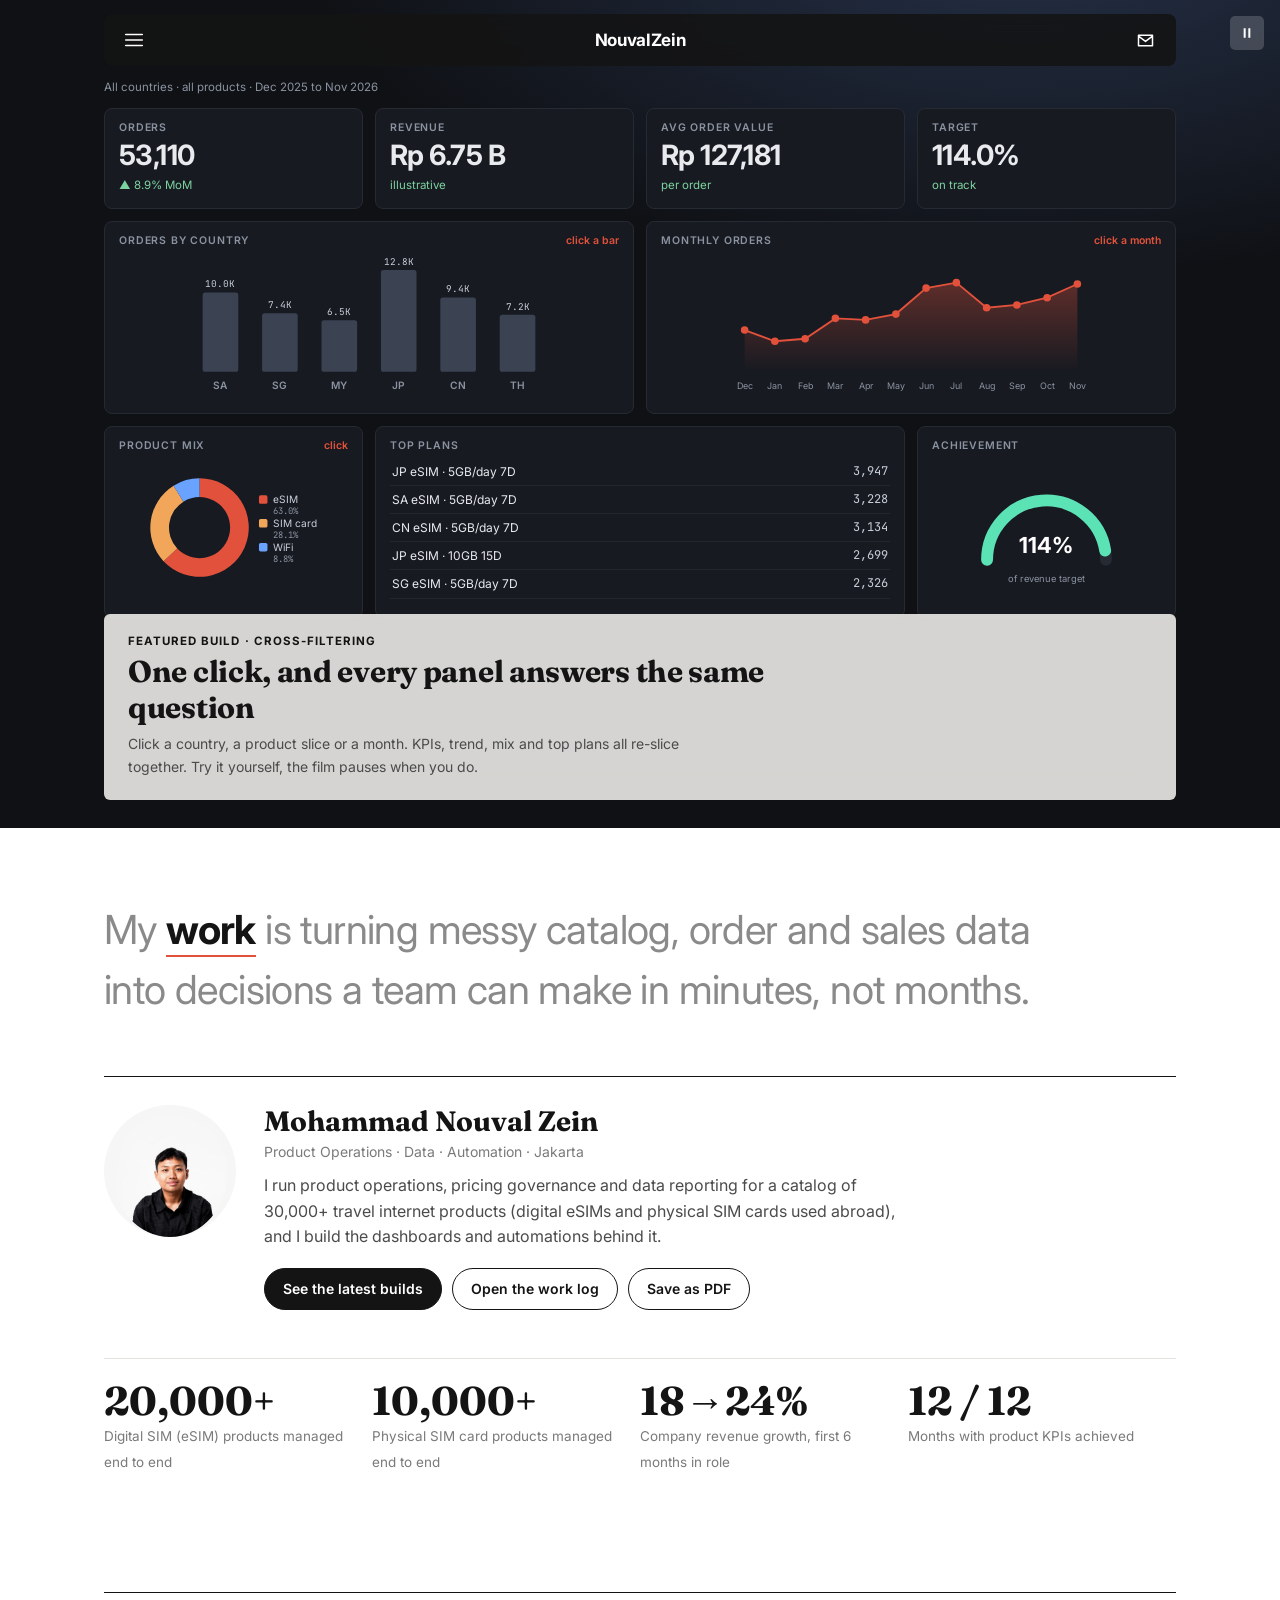
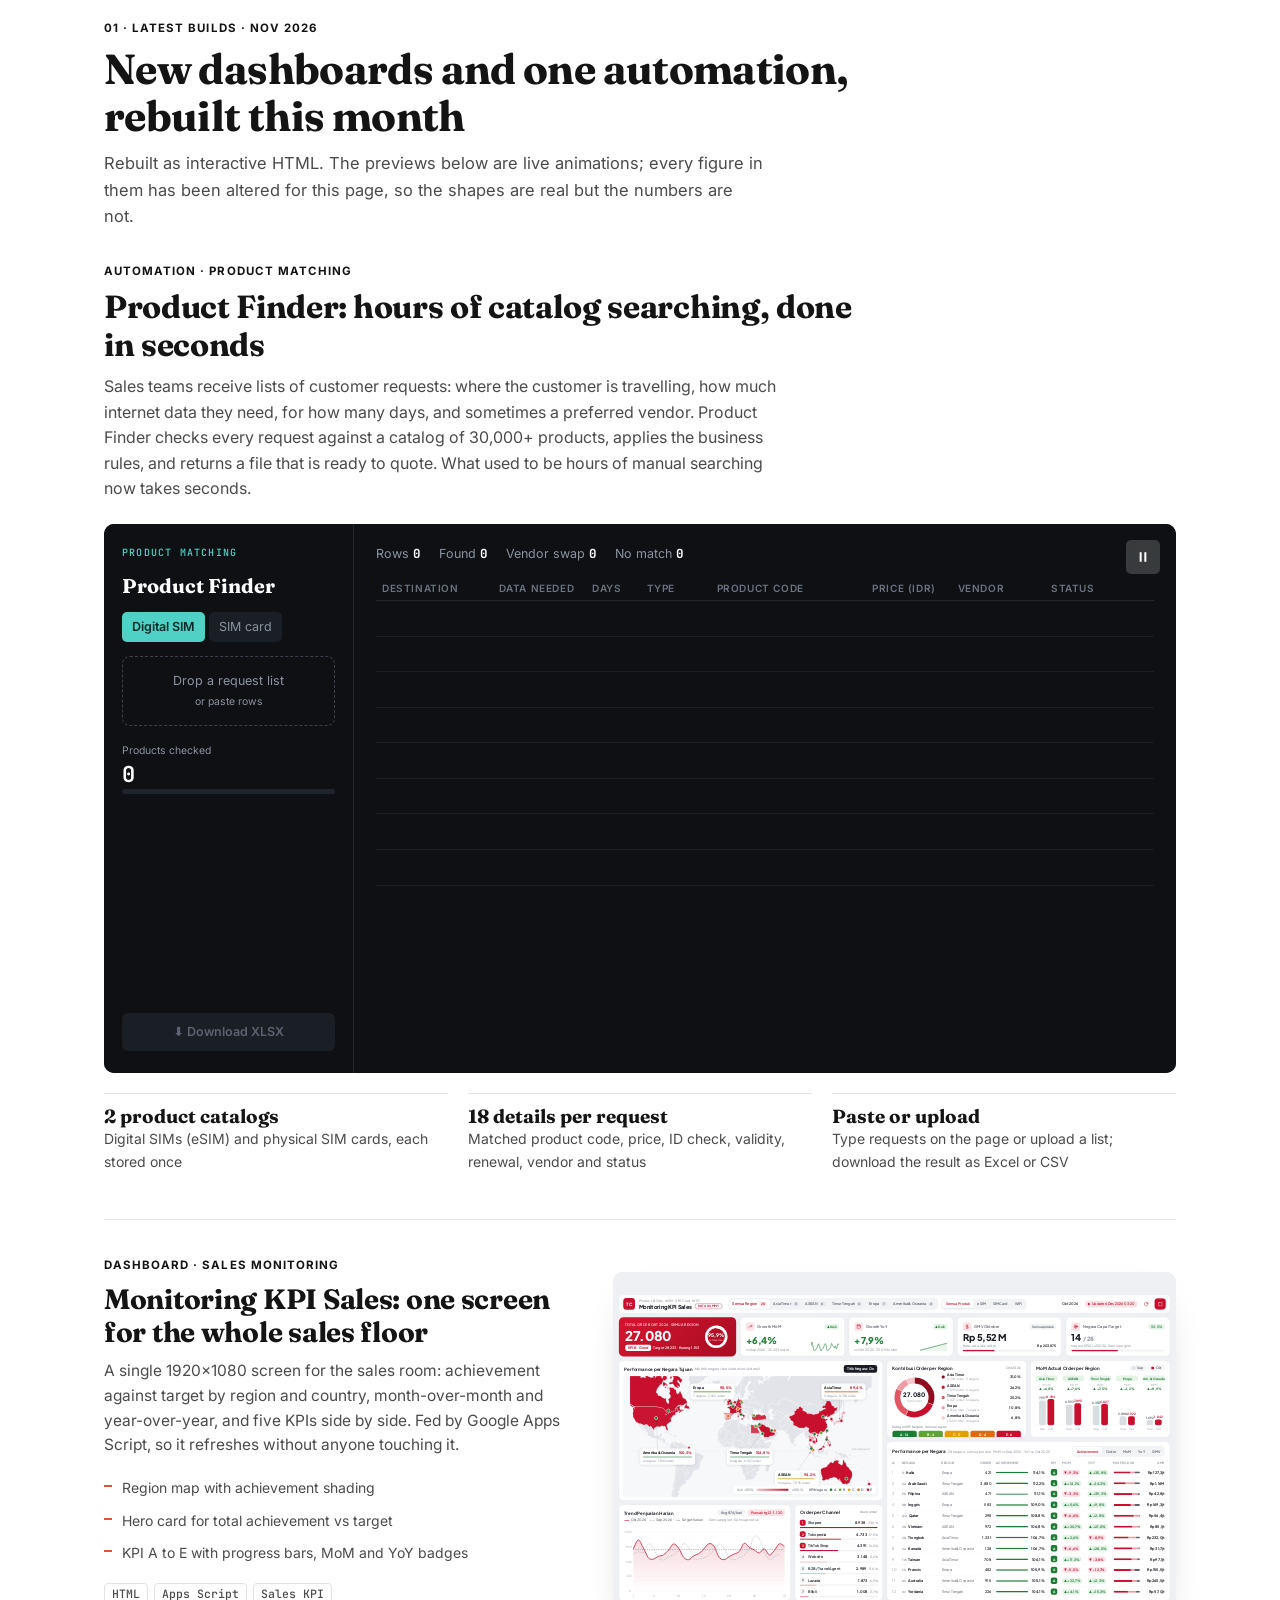
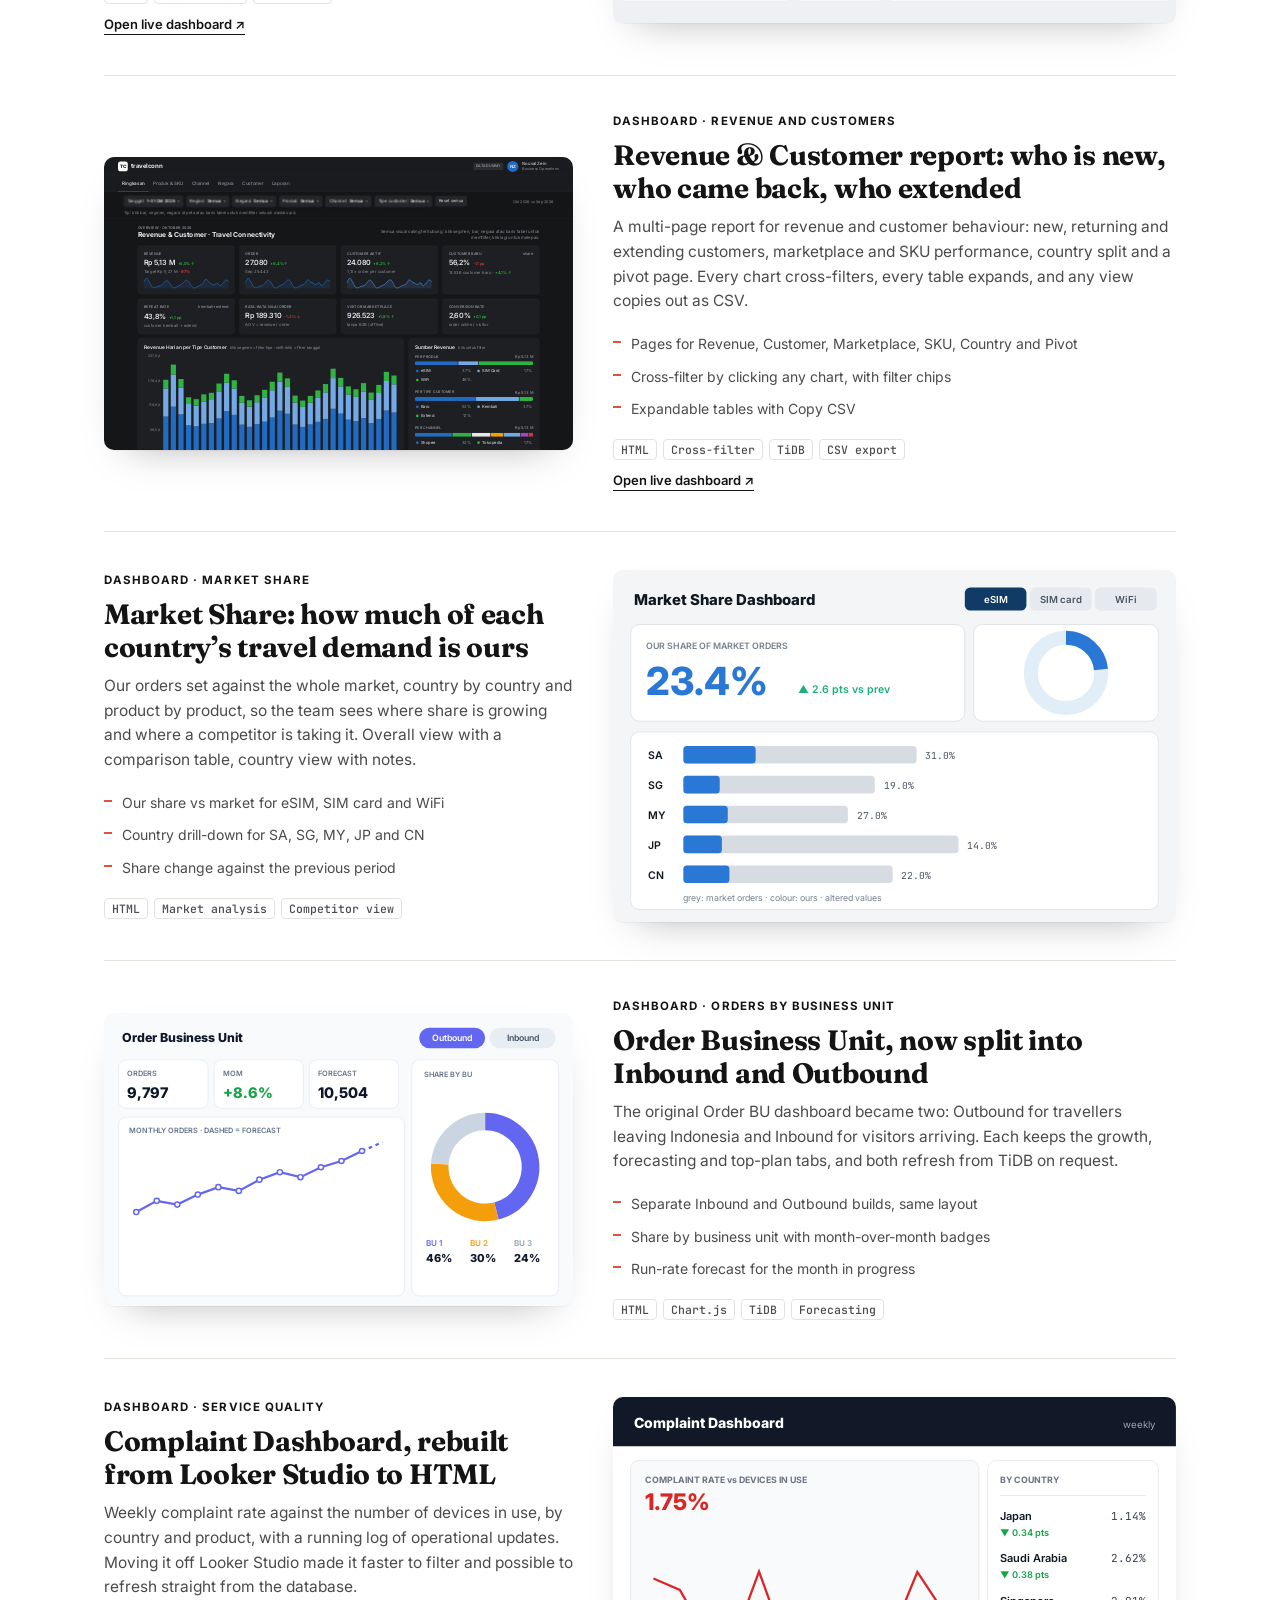
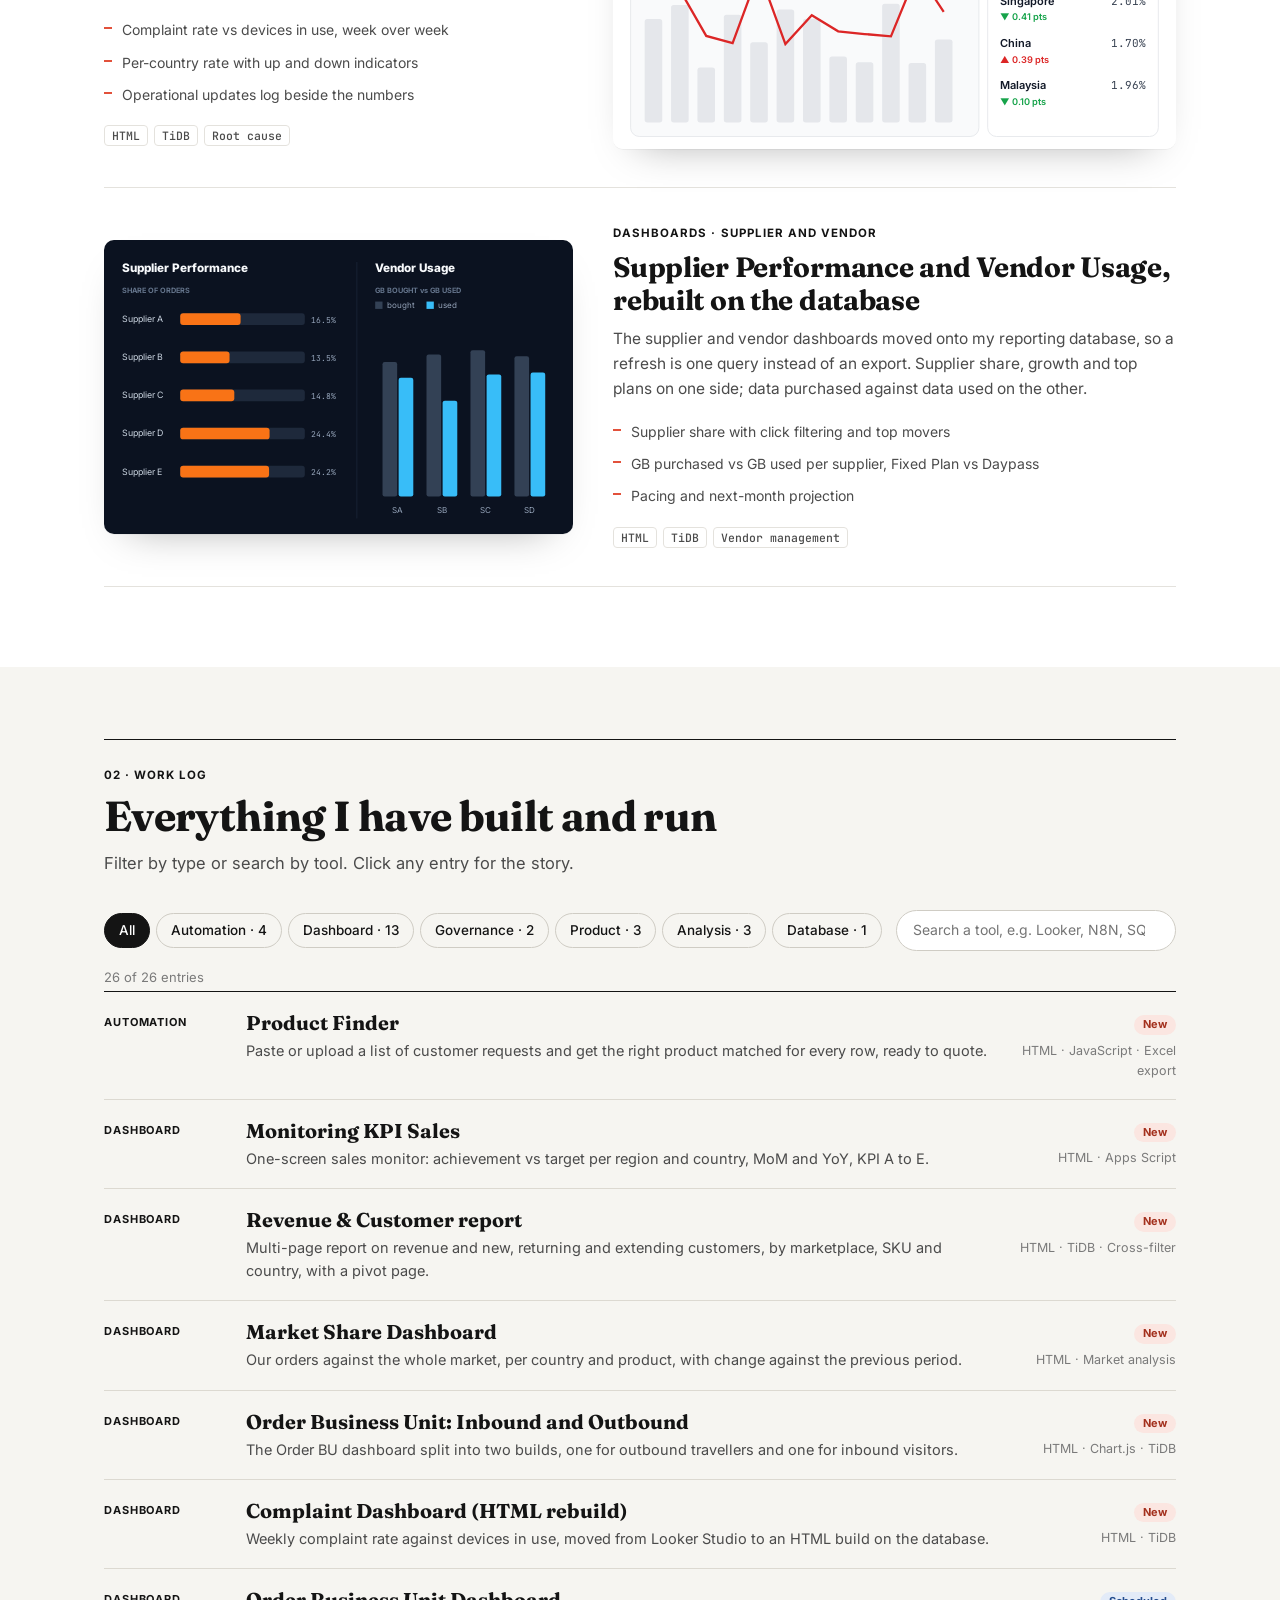
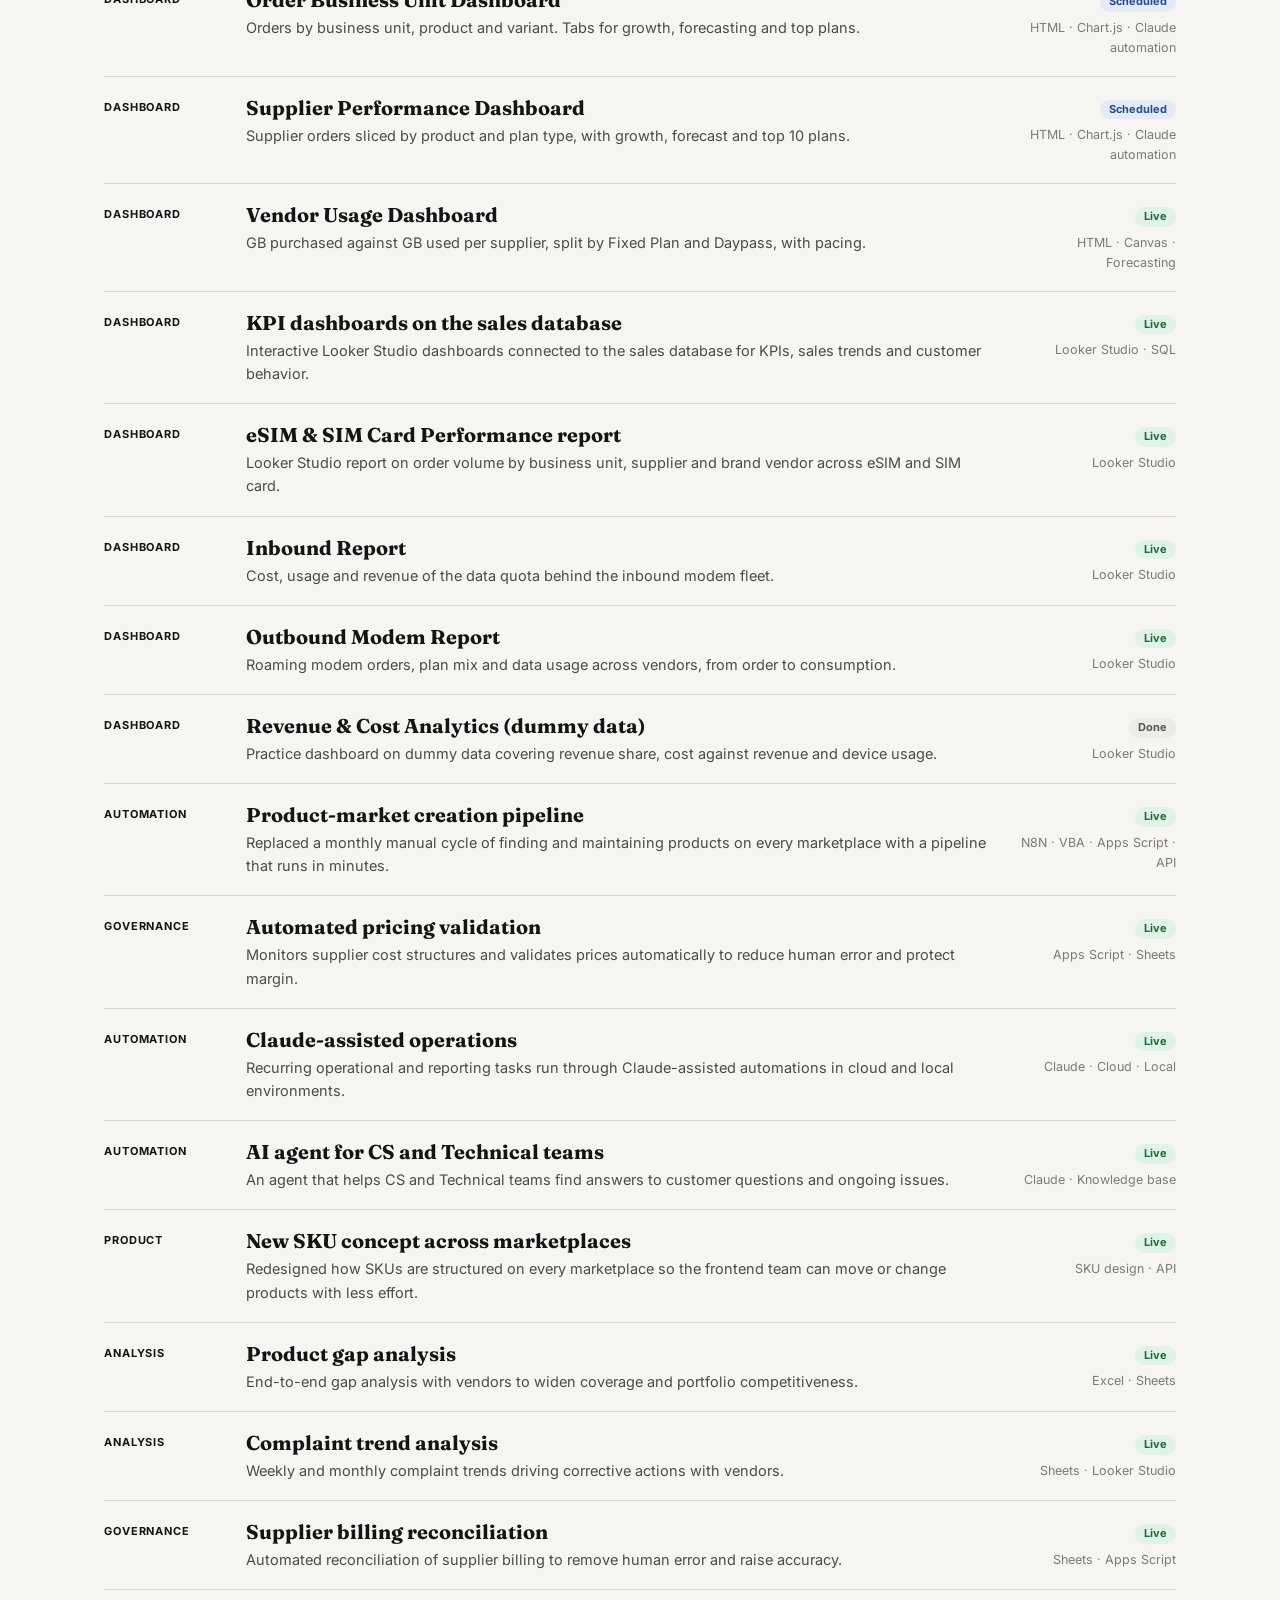
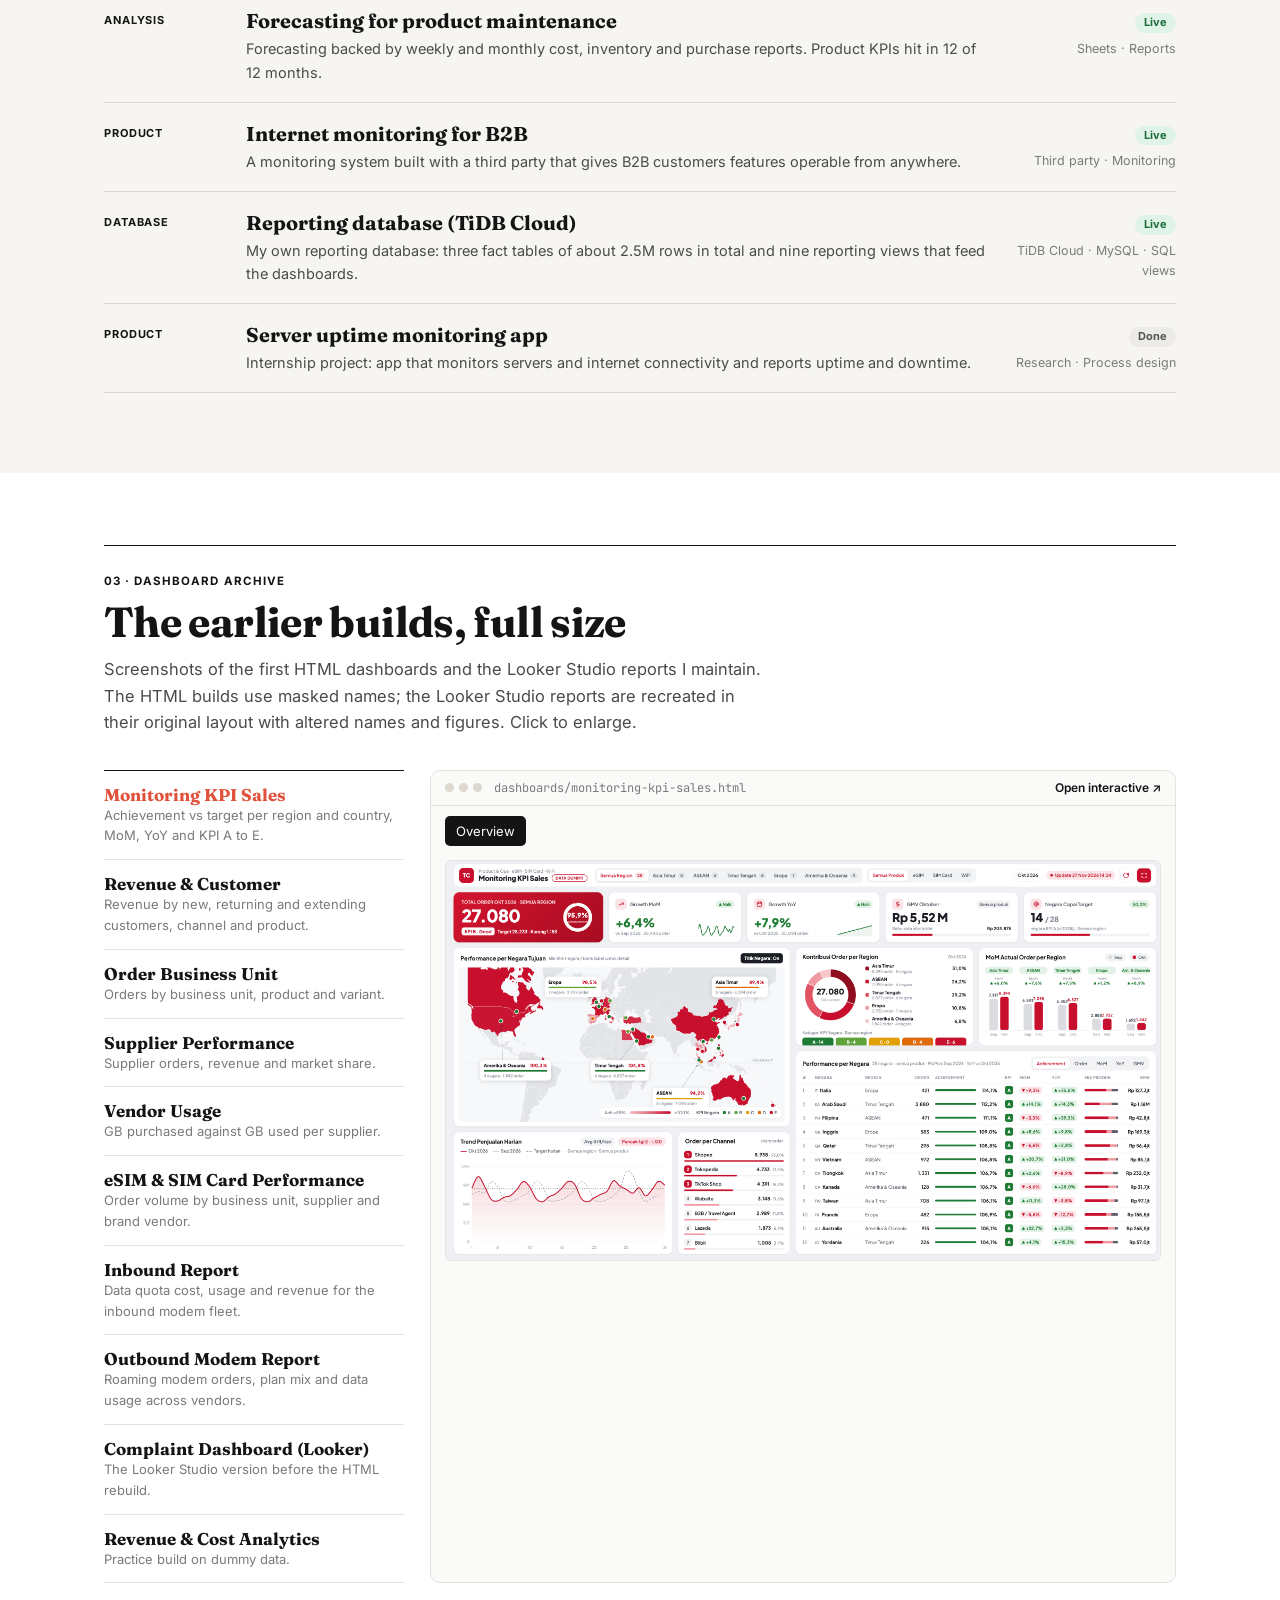
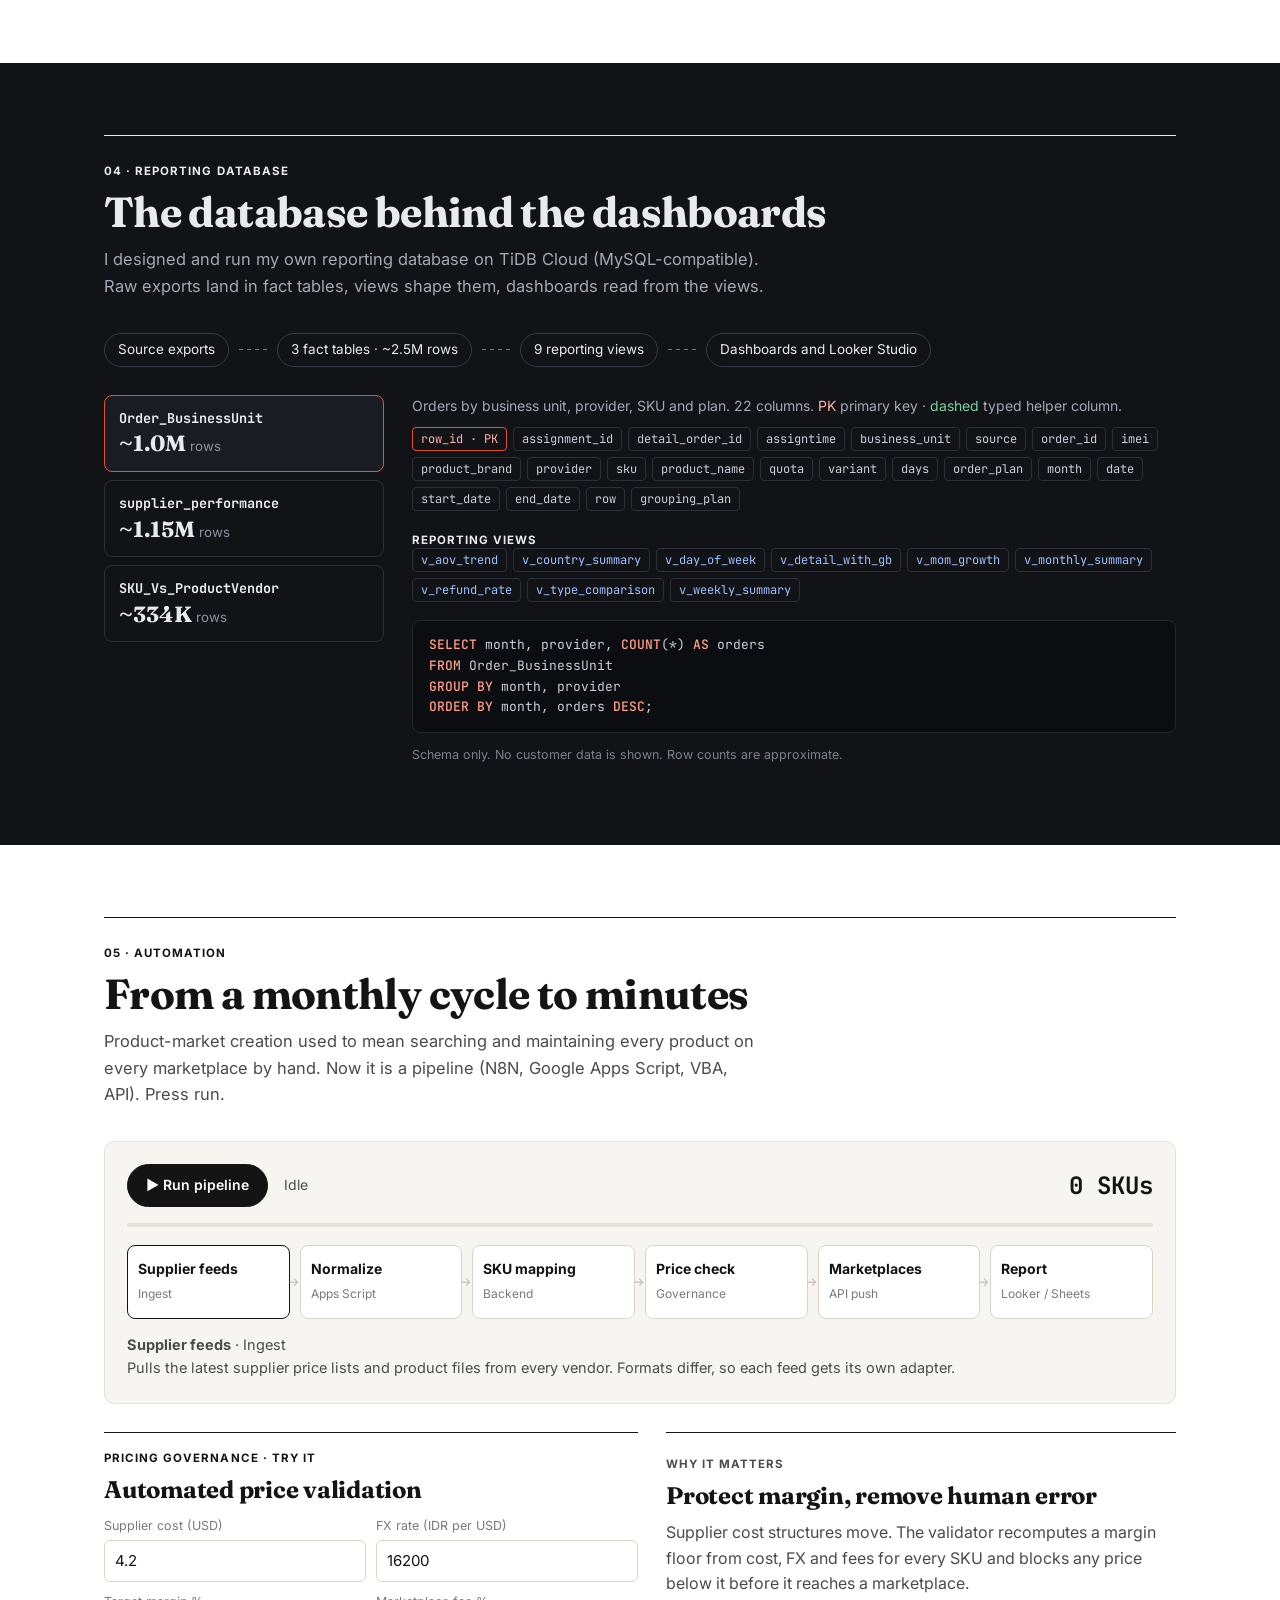
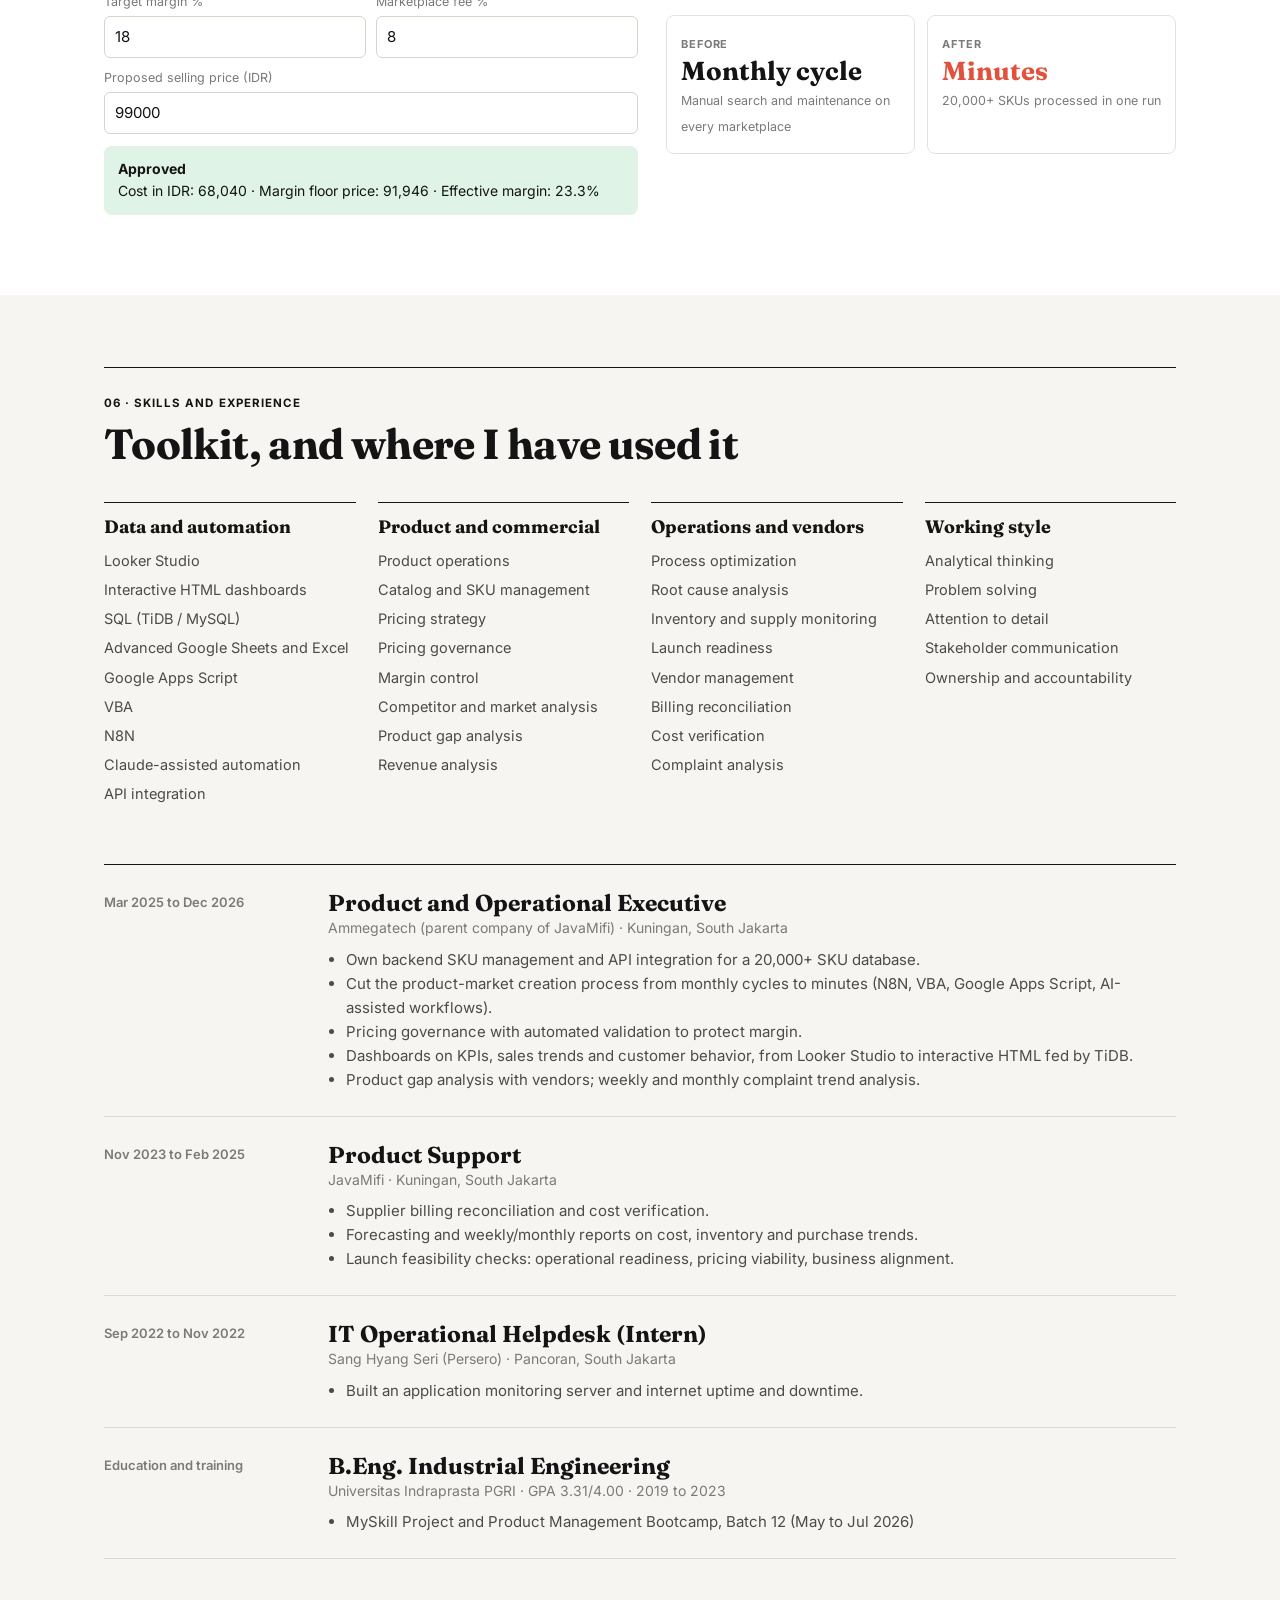
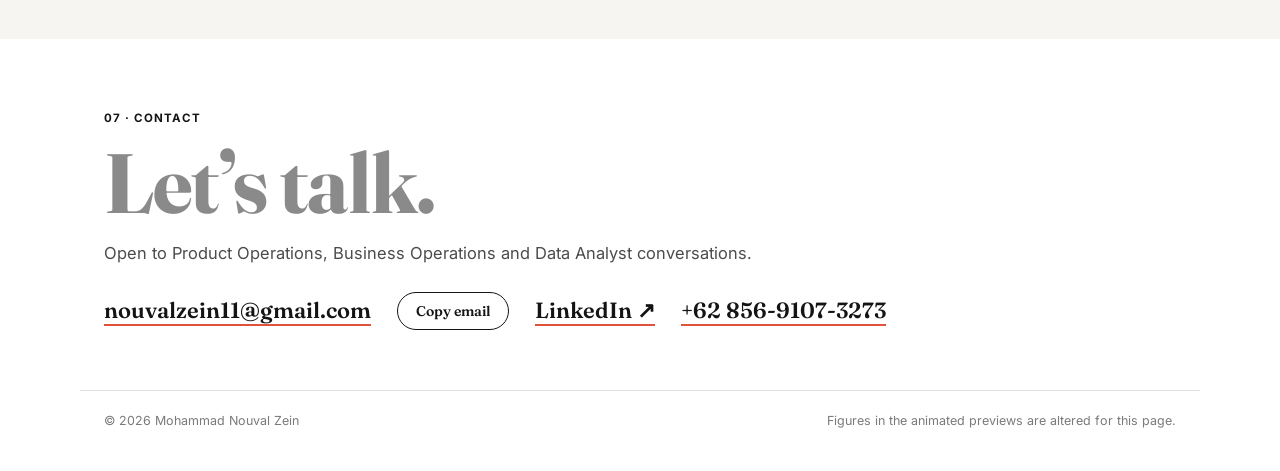
==== index.html @ 25e2fc11 "Import live site from Netlify and wire in new dashboards - Site files from Netlify deploy 6b092e43 (" ====
<!doctype html>
<html lang="en">
<head>
<meta charset="utf-8">
<meta name="viewport" content="width=device-width, initial-scale=1">
<title>Mohammad Nouval Zein | Product Operations, Data and Automation</title>
<meta name="description" content="Portfolio of Mohammad Nouval Zein: dashboards, automations and pricing governance across 20,000+ eSIM and 10,000+ SIM card SKUs.">
<link rel="icon" href="data:image/svg+xml,%3Csvg xmlns='http://www.w3.org/2000/svg' viewBox='0 0 32 32'%3E%3Crect width='32' height='32' rx='8' fill='%23141414'/%3E%3Ctext x='16' y='22' font-family='Georgia,serif' font-size='17' font-weight='700' fill='%23fff' text-anchor='middle'%3ENZ%3C/text%3E%3C/svg%3E">
<link rel="preconnect" href="https://fonts.googleapis.com">
<link rel="preconnect" href="https://fonts.gstatic.com" crossorigin>
<link href="https://fonts.googleapis.com/css2?family=Fraunces:opsz,wght@9..144,600;9..144,700;9..144,800&family=Inter:wght@400;500;600;700&family=JetBrains+Mono:wght@400;500&display=swap" rel="stylesheet">
<link rel="stylesheet" href="style.css">
</head>
<body>

<header class="nav" id="nav">
  <button class="nav-btn" id="menuBtn" aria-label="Open menu" aria-expanded="false">
    <svg viewBox="0 0 24 24" width="22" height="22"><path d="M3 6h18M3 12h18M3 18h18" stroke="currentColor" stroke-width="1.8" stroke-linecap="round"/></svg>
  </button>
  <a href="#top" class="brand">NouvalZein</a>
  <a href="#contact" class="nav-btn" aria-label="Contact">
    <svg viewBox="0 0 24 24" width="21" height="21"><path d="M4 6h16v12H4z M4 7l8 6 8-6" fill="none" stroke="currentColor" stroke-width="1.7" stroke-linejoin="round"/></svg>
  </a>
</header>

<nav class="menu" id="menu" aria-hidden="true">
  <div class="menu-in">
    <p class="kicker">Sections</p>
    <a href="#builds"><span>01</span>Latest builds</a>
    <a href="#log"><span>02</span>Work log</a>
    <a href="#archive"><span>03</span>Dashboard archive</a>
    <a href="#db"><span>04</span>Reporting database</a>
    <a href="#auto"><span>05</span>Automation</a>
    <a href="#about"><span>06</span>Skills and experience</a>
    <a href="#contact"><span>07</span>Contact</a>
  </div>
</nav>

<main id="top">

<section class="hero">
  <div class="film film-hero" id="heroFilm" data-film="xf">
    <div class="film-stage" id="xfStage"></div>
    <div class="cursor" aria-hidden="true"><svg viewBox="0 0 24 24" width="26" height="26"><path d="M5 3l14 8-6.2 1.6L10 19z" fill="#fff" stroke="#111" stroke-width="1.4" stroke-linejoin="round"/></svg><i></i></div>
    <button class="playbtn" aria-label="Pause animation"><svg viewBox="0 0 24 24" width="16" height="16"><path class="ic-pause" d="M7 5h3v14H7zM14 5h3v14h-3z" fill="currentColor"/><path class="ic-play" d="M7 5l12 7-12 7z" fill="currentColor"/></svg></button>
    <div class="caption">
      <p class="kicker">Featured build · Cross-filtering</p>
      <h1>One click, and every panel answers the same question</h1>
      <p>Click a country, a product slice or a month. KPIs, trend, mix and top plans all re-slice together. Try it yourself, the film pauses when you do.</p>
    </div>
  </div>
</section>

<section class="statement wrap">
  <p class="big">My <span class="hl" id="hlWord">work</span> is turning messy catalog, order and sales data into decisions a team can make in minutes, not months.</p>
  <div class="intro">
    <img src="assets/profile.jpg" alt="Mohammad Nouval Zein" class="avatar">
    <div>
      <h2 class="name">Mohammad Nouval Zein</h2>
      <p class="role">Product Operations · Data · Automation · Jakarta</p>
      <p class="lede">I run product operations, pricing governance and data reporting for a catalog of 30,000+ travel internet products (digital eSIMs and physical SIM cards used abroad), and I build the dashboards and automations behind it.</p>
      <div class="ctas">
        <a class="btn dark" href="#builds">See the latest builds</a>
        <a class="btn" href="#log">Open the work log</a>
        <button class="btn" id="pdfBtn" type="button">Save as PDF</button>
      </div>
    </div>
  </div>
  <div class="stats">
    <div><b data-count="20000" data-suffix="+">20,000+</b><span>Digital SIM (eSIM) products managed end to end</span></div>
    <div><b data-count="10000" data-suffix="+">10,000+</b><span>Physical SIM card products managed end to end</span></div>
    <div><b>18→24%</b><span>Company revenue growth, first 6 months in role</span></div>
    <div><b>12 / 12</b><span>Months with product KPIs achieved</span></div>
  </div>
</section>

<section class="wrap builds" id="builds">
  <div class="sec-head">
    <p class="kicker">01 · Latest builds · Nov 2026</p>
    <h2 class="sec-title">New dashboards and one automation, rebuilt this month</h2>
    <p class="dek">Rebuilt as interactive HTML. The previews below are live animations; every figure in them has been altered for this page, so the shapes are real but the numbers are not.</p>
  </div>

  <article class="story feature">
    <p class="kicker">Automation · Product matching</p>
    <h3 class="story-title">Product Finder: hours of catalog searching, done in seconds</h3>
    <p class="story-dek">Sales teams receive lists of customer requests: where the customer is travelling, how much internet data they need, for how many days, and sometimes a preferred vendor. Product Finder checks every request against a catalog of 30,000+ products, applies the business rules, and returns a file that is ready to quote. What used to be hours of manual searching now takes seconds.</p>
    <div class="film film-wide" data-film="finder">
      <div class="film-stage" id="finderStage"></div>
      <button class="playbtn" aria-label="Pause animation"><svg viewBox="0 0 24 24" width="16" height="16"><path class="ic-pause" d="M7 5h3v14H7zM14 5h3v14h-3z" fill="currentColor"/><path class="ic-play" d="M7 5l12 7-12 7z" fill="currentColor"/></svg></button>
    </div>
    <ul class="facts">
      <li><b>2 product catalogs</b>Digital SIMs (eSIM) and physical SIM cards, each stored once</li>
      <li><b>18 details per request</b>Matched product code, price, ID check, validity, renewal, vendor and status</li>
      <li><b>Paste or upload</b>Type requests on the page or upload a list; download the result as Excel or CSV</li>
    </ul>
  </article>

  <div class="story-grid" id="storyGrid"></div>
</section>

<section class="band" id="log">
  <div class="wrap">
    <div class="sec-head">
      <p class="kicker">02 · Work log</p>
      <h2 class="sec-title">Everything I have built and run</h2>
      <p class="dek">Filter by type or search by tool. Click any entry for the story.</p>
    </div>
    <div class="log-tools">
      <div class="chips" id="logChips"></div>
      <input id="logSearch" type="search" placeholder="Search a tool, e.g. Looker, N8N, SQL" aria-label="Search the work log">
    </div>
    <p class="log-count" id="logCount"></p>
    <div class="log-list" id="logList"></div>
  </div>
</section>

<section class="wrap" id="archive">
  <div class="sec-head">
    <p class="kicker">03 · Dashboard archive</p>
    <h2 class="sec-title">The earlier builds, full size</h2>
    <p class="dek">Screenshots of the first HTML dashboards and the Looker Studio reports I maintain. The HTML builds use masked names; the Looker Studio reports are recreated in their original layout with altered names and figures. Click to enlarge.</p>
  </div>
  <div class="archive">
    <div class="arc-list" id="arcList"></div>
    <div class="arc-view">
      <div class="arc-bar"><span class="dots"><i></i><i></i><i></i></span><span id="arcUrl"></span><a id="arcOpen" target="_blank" rel="noopener">Open interactive ↗</a></div>
      <div class="arc-tabs" id="arcTabs"></div>
      <div class="arc-body" id="arcBody"><img id="arcImg" alt=""></div>
    </div>
  </div>
</section>

<section class="band dark" id="db">
  <div class="wrap">
    <div class="sec-head">
      <p class="kicker">04 · Reporting database</p>
      <h2 class="sec-title">The database behind the dashboards</h2>
      <p class="dek">I designed and run my own reporting database on TiDB Cloud (MySQL-compatible). Raw exports land in fact tables, views shape them, dashboards read from the views.</p>
    </div>
    <div class="flowline"><span>Source exports</span><i></i><span>3 fact tables · ~2.5M rows</span><i></i><span>9 reporting views</span><i></i><span>Dashboards and Looker Studio</span></div>
    <div class="dbx">
      <div class="tbls" id="tbls"></div>
      <div>
        <div id="tinfo"></div>
        <div class="cols" id="cols"></div>
        <p class="kicker" style="margin-top:22px">Reporting views</p>
        <div class="cols views" id="views"></div>
        <pre class="sql" id="sql"></pre>
        <p class="note">Schema only. No customer data is shown. Row counts are approximate.</p>
      </div>
    </div>
  </div>
</section>

<section class="wrap" id="auto">
  <div class="sec-head">
    <p class="kicker">05 · Automation</p>
    <h2 class="sec-title">From a monthly cycle to minutes</h2>
    <p class="dek">Product-market creation used to mean searching and maintaining every product on every marketplace by hand. Now it is a pipeline (N8N, Google Apps Script, VBA, API). Press run.</p>
  </div>
  <div class="pipe">
    <div class="pipe-top">
      <button class="btn dark" id="runBtn" type="button">▶ Run pipeline</button>
      <span id="runTxt">Idle</span>
      <b id="skuCnt">0 SKUs</b>
    </div>
    <div class="runbar"><i id="runBar"></i></div>
    <div class="flow" id="flow"></div>
    <p class="nodeDet" id="nodeDet"></p>
  </div>

  <div class="two">
    <div class="calc">
      <p class="kicker">Pricing governance · try it</p>
      <h3 class="story-title sm">Automated price validation</h3>
      <div class="fields">
        <label>Supplier cost (USD)<input id="pCost" type="number" value="4.2" step="0.1"></label>
        <label>FX rate (IDR per USD)<input id="pFx" type="number" value="16200"></label>
        <label>Target margin %<input id="pMar" type="number" value="18"></label>
        <label>Marketplace fee %<input id="pFee" type="number" value="8"></label>
        <label class="full">Proposed selling price (IDR)<input id="pPrice" type="number" value="99000"></label>
      </div>
      <div class="verdict" id="pOut"></div>
    </div>
    <div class="why">
      <p class="kicker">Why it matters</p>
      <h3 class="story-title sm">Protect margin, remove human error</h3>
      <p>Supplier cost structures move. The validator recomputes a margin floor from cost, FX and fees for every SKU and blocks any price below it before it reaches a marketplace.</p>
      <div class="ba"><div><span>Before</span><b>Monthly cycle</b><small>Manual search and maintenance on every marketplace</small></div><div><span>After</span><b>Minutes</b><small>20,000+ SKUs processed in one run</small></div></div>
    </div>
  </div>
</section>

<section class="band" id="about">
  <div class="wrap">
    <div class="sec-head">
      <p class="kicker">06 · Skills and experience</p>
      <h2 class="sec-title">Toolkit, and where I have used it</h2>
    </div>
    <div class="skills" id="skillGrid"></div>
    <div class="timeline">
      <article>
        <span class="when">Mar 2025 to Dec 2026</span>
        <div>
          <h3>Product and Operational Executive</h3>
          <p class="org">Ammegatech (parent company of JavaMifi) · Kuningan, South Jakarta</p>
          <ul>
            <li>Own backend SKU management and API integration for a 20,000+ SKU database.</li>
            <li>Cut the product-market creation process from monthly cycles to minutes (N8N, VBA, Google Apps Script, AI-assisted workflows).</li>
            <li>Pricing governance with automated validation to protect margin.</li>
            <li>Dashboards on KPIs, sales trends and customer behavior, from Looker Studio to interactive HTML fed by TiDB.</li>
            <li>Product gap analysis with vendors; weekly and monthly complaint trend analysis.</li>
          </ul>
        </div>
      </article>
      <article>
        <span class="when">Nov 2023 to Feb 2025</span>
        <div>
          <h3>Product Support</h3>
          <p class="org">JavaMifi · Kuningan, South Jakarta</p>
          <ul>
            <li>Supplier billing reconciliation and cost verification.</li>
            <li>Forecasting and weekly/monthly reports on cost, inventory and purchase trends.</li>
            <li>Launch feasibility checks: operational readiness, pricing viability, business alignment.</li>
          </ul>
        </div>
      </article>
      <article>
        <span class="when">Sep 2022 to Nov 2022</span>
        <div>
          <h3>IT Operational Helpdesk (Intern)</h3>
          <p class="org">Sang Hyang Seri (Persero) · Pancoran, South Jakarta</p>
          <ul><li>Built an application monitoring server and internet uptime and downtime.</li></ul>
        </div>
      </article>
      <article>
        <span class="when">Education and training</span>
        <div>
          <h3>B.Eng. Industrial Engineering</h3>
          <p class="org">Universitas Indraprasta PGRI · GPA 3.31/4.00 · 2019 to 2023</p>
          <ul><li>MySkill Project and Product Management Bootcamp, Batch 12 (May to Jul 2026)</li></ul>
        </div>
      </article>
    </div>
  </div>
</section>

<section class="wrap contact" id="contact">
  <p class="kicker">07 · Contact</p>
  <h2 class="sec-title big">Let’s talk.</h2>
  <p class="dek">Open to Product Operations, Business Operations and Data Analyst conversations.</p>
  <div class="contact-row">
    <a href="mailto:nouvalzein11@gmail.com">nouvalzein11@gmail.com</a>
    <button class="btn" id="copyEmail" type="button">Copy email</button>
    <a href="https://linkedin.com/in/mohammadnouvalzein111000" target="_blank" rel="noopener">LinkedIn ↗</a>
    <a href="tel:+6285691073273">+62 856-9107-3273</a>
  </div>
</section>

</main>

<footer class="foot wrap">
  <span>© 2026 Mohammad Nouval Zein</span>
  <span>Figures in the animated previews are altered for this page.</span>
</footer>

<div class="modal" id="modal" aria-hidden="true">
  <div class="modal-card" role="dialog" aria-modal="true">
    <button class="modal-x" id="modalX" aria-label="Close">✕</button>
    <div id="modalBody"></div>
  </div>
</div>
<div class="lb" id="lb"><img id="lbImg" alt=""></div>

<script src="script.js"></script>
<script src="add-dashboards.js" defer></script>
</body>
</html>
---- style.css ----
:root{
  --ink:#141414; --ink2:#4b4b4b; --mute:#7a7a7a; --line:#e4e2dd; --rule:#141414;
  --bg:#ffffff; --band:#f6f5f1; --accent:#e2513b; --accent-soft:#fbe6e1;
  --serif:"Fraunces",Georgia,"Times New Roman",serif;
  --sans:"Inter",system-ui,-apple-system,Segoe UI,sans-serif;
  --mono:"JetBrains Mono",ui-monospace,Menlo,monospace;
  --r:10px; --maxw:1120px;
}
*{box-sizing:border-box;margin:0;padding:0}
html{overflow-anchor:none;scroll-behavior:smooth;scroll-padding-top:90px}
body{background:var(--bg);color:var(--ink);font:16px/1.6 var(--sans);-webkit-font-smoothing:antialiased;overflow-x:hidden}
img{max-width:100%;display:block}
a{color:inherit}
button{font:inherit;color:inherit;background:none;border:0;cursor:pointer}
.wrap{max-width:var(--maxw);margin:0 auto;padding:0 24px}
.kicker{font:700 11.5px/1.3 var(--sans);letter-spacing:.09em;text-transform:uppercase;color:var(--ink)}
.nav{position:fixed;top:14px;left:50%;transform:translateX(-50%);z-index:50;width:min(var(--maxw) - 48px,calc(100% - 28px));
  height:52px;display:flex;align-items:center;justify-content:space-between;padding:0 10px;border-radius:8px;
  background:rgba(20,20,20,.88);backdrop-filter:blur(10px);-webkit-backdrop-filter:blur(10px);color:#fff;transition:transform .35s ease}
.nav.hide{transform:translate(-50%,-90px)}
.nav-btn{width:40px;height:40px;display:grid;place-items:center;border-radius:6px;text-decoration:none}
.nav-btn:hover{background:rgba(255,255,255,.1)}
.brand{font:700 17px var(--sans);letter-spacing:-.02em;text-decoration:none}
.menu{position:fixed;inset:0;z-index:45;background:#faf9f6;display:grid;place-items:center;opacity:0;pointer-events:none;transition:opacity .3s}
.menu.open{opacity:1;pointer-events:auto}
.menu-in{display:flex;flex-direction:column;gap:6px;width:min(560px,86vw)}
.menu-in .kicker{margin-bottom:14px;color:var(--mute)}
.menu-in a{font:700 clamp(26px,4.4vw,40px)/1.2 var(--serif);text-decoration:none;padding:6px 0;border-bottom:1px solid var(--line);display:flex;gap:16px;align-items:baseline;transform:translateY(12px);opacity:0;transition:transform .4s,opacity .4s,color .2s}
.menu.open .menu-in a{transform:none;opacity:1}
.menu-in a:hover{color:var(--accent)}
.menu-in a span{font:500 13px var(--mono);color:var(--mute)}
.film{position:relative;overflow:hidden;border-radius:var(--r);background:#0f1115;color:#e8eaee}
.film-stage{position:absolute;inset:0}
.playbtn{position:absolute;top:16px;right:16px;z-index:6;width:34px;height:34px;border-radius:5px;background:rgba(255,255,255,.18);color:#fff;display:grid;place-items:center;backdrop-filter:blur(6px)}
.playbtn:hover{background:rgba(255,255,255,.3)}
.playbtn .ic-play{display:none}
.film.paused .playbtn .ic-play{display:block}.film.paused .playbtn .ic-pause{display:none}
.cursor{position:absolute;left:0;top:0;z-index:5;pointer-events:none;transition:transform .9s cubic-bezier(.5,0,.2,1),opacity .3s;opacity:0}
.cursor.on{opacity:1}
.cursor i{position:absolute;left:-9px;top:-9px;width:22px;height:22px;border-radius:50%;border:2px solid #fff;opacity:0}
.cursor.click i{animation:ping .55s ease-out}
@keyframes ping{from{opacity:.9;transform:scale(.4)}to{opacity:0;transform:scale(1.8)}}
.hero{padding:0 14px}
.film-hero{height:min(92vh,860px);min-height:600px;border-radius:0 0 var(--r) var(--r)}
@media(min-width:900px){.hero{padding:0}.film-hero{border-radius:0}}
.caption{position:absolute;z-index:4;left:50%;transform:translateX(-50%);bottom:28px;width:min(var(--maxw) - 48px,calc(100% - 28px));
  background:rgba(246,245,241,.86);backdrop-filter:blur(14px);-webkit-backdrop-filter:blur(14px);color:var(--ink);border-radius:6px;padding:20px 24px 22px}
.caption h1{font:700 clamp(22px,2.6vw,30px)/1.18 var(--serif);margin:6px 0 8px;max-width:680px;letter-spacing:-.01em}
.caption p:last-child{font-size:14px;color:var(--ink2);max-width:560px}
.xf{position:absolute;inset:0;padding:108px max(28px,calc((100% - 1072px)/2)) 210px;display:grid;gap:12px;
  grid-template-columns:repeat(4,minmax(0,1fr));grid-template-rows:auto minmax(0,1fr) minmax(0,1fr);
  background:radial-gradient(1200px 600px at 80% -10%,#26324a 0%,transparent 60%),#0f1115}
.xf .p{background:#171a21;border:1px solid #262a33;border-radius:8px;padding:12px 14px;min-width:0;min-height:0;position:relative;overflow:hidden}
.xf .p h4{font:600 10.5px var(--sans);letter-spacing:.08em;text-transform:uppercase;color:#8b93a1;margin-bottom:6px;display:flex;justify-content:space-between}
.xf .p h4 em{font-style:normal;color:#e2513b;text-transform:none;letter-spacing:0}
.xf .kpi b{font:700 clamp(18px,2.2vw,28px)/1.1 var(--sans);letter-spacing:-.02em;display:block}
.xf .kpi small{font-size:11.5px;color:#7dd3a0}
.xf .kpi small.dn{color:#ff8a78}
.xf .wide{grid-column:span 2}
.xf svg{width:100%;height:calc(100% - 22px);display:block;overflow:visible}
.xf .hit{cursor:pointer}
.xf .tbl{font-size:12px;width:100%;border-collapse:collapse}
.xf .tbl td{padding:4px 2px;border-bottom:1px solid #232730;white-space:nowrap;overflow:hidden;text-overflow:ellipsis;max-width:120px}
.xf .tbl td:last-child{text-align:right;font-family:var(--mono);color:#c9cfda}
.xf .chipsF{position:absolute;left:max(28px,calc((100% - 1072px)/2));top:78px;display:flex;gap:6px;font-size:11.5px;color:#8b93a1}
.xf .chipsF span{background:#e2513b;color:#fff;border-radius:99px;padding:1px 9px}
@media(max-width:820px){
  .film-hero{height:780px}.xf{grid-template-columns:repeat(2,minmax(0,1fr));grid-template-rows:auto auto minmax(0,1.2fr) minmax(0,1fr);padding:96px 14px 250px}.xf .mix{grid-column:span 2}.xf .chipsF{left:14px;top:72px}.film-hero .caption p:last-child{display:none}.film-hero .caption{bottom:16px;padding:14px 18px}.xf{padding-bottom:150px}.film-hero{height:720px}
  .xf .hideS{display:none}
}
.statement{padding-top:72px;padding-bottom:40px}
.big{font:400 clamp(26px,3.6vw,40px)/1.5 var(--sans);color:#8a8a8a;letter-spacing:-.015em;max-width:960px}
.hl{color:var(--ink);font-weight:700;display:inline-block;position:relative;transition:opacity .3s}
.hl:after{content:"";position:absolute;left:0;right:0;bottom:.08em;height:2px;background:var(--accent);transform-origin:left;animation:uline 1s ease .3s both}
.hl.swap{opacity:0}
@keyframes uline{from{transform:scaleX(0)}to{transform:scaleX(1)}}
.intro{display:grid;grid-template-columns:132px 1fr;gap:28px;margin-top:56px;padding-top:28px;border-top:1px solid var(--rule)}
.avatar{width:132px;height:132px;border-radius:50%;object-fit:cover;object-position:50% 0;padding:10px 8px 0;background:#f6f6f6;filter:grayscale(.15)}
.name{font:700 28px/1.2 var(--serif)}
.role{font-size:14px;color:var(--mute);margin:2px 0 10px}
.lede{max-width:640px;color:var(--ink2)}
.ctas{display:flex;flex-wrap:wrap;gap:10px;margin-top:18px}
.btn{display:inline-flex;align-items:center;gap:8px;border:1px solid var(--ink);border-radius:999px;padding:9px 18px;font-size:14px;font-weight:600;text-decoration:none;transition:background .2s,color .2s}
.btn:hover{background:var(--ink);color:#fff}
.btn.dark{background:var(--ink);color:#fff}
.btn.dark:hover{background:var(--accent);border-color:var(--accent)}
.stats{display:grid;grid-template-columns:repeat(4,1fr);margin-top:48px;border-top:1px solid var(--line)}
.stats div{padding:20px 18px 6px 0}
.stats b{font:700 clamp(28px,3.4vw,40px)/1.1 var(--serif);display:block}
.stats span{font-size:13.5px;color:var(--mute)}
@media(max-width:760px){.intro{grid-template-columns:1fr}.avatar{width:96px;height:96px;padding:7px 6px 0}.stats{grid-template-columns:1fr 1fr}}
section{position:relative}
.sec-head{padding-top:28px;border-top:1px solid var(--rule);margin:72px 0 34px}
.band .sec-head,.band.dark .sec-head{margin-top:0}
.sec-title{font:700 clamp(28px,3.6vw,42px)/1.12 var(--serif);letter-spacing:-.015em;margin:10px 0 10px;max-width:760px}
.sec-title.big{font-size:clamp(44px,7vw,84px)}
.dek{color:var(--ink2);max-width:660px;font-size:16.5px}
.band{background:var(--band);padding:72px 0 80px;margin-top:80px}
.band.dark{background:#111317;color:#e8eaee}
.band.dark .sec-head{border-color:#e8eaee}
.band.dark .kicker{color:#e8eaee}
.band.dark .dek{color:#a3a9b4}
.story{padding:0 0 46px}
.story-title{font:700 clamp(24px,2.8vw,32px)/1.18 var(--serif);letter-spacing:-.01em;margin:10px 0 10px;max-width:760px}
.story-title.sm{font-size:24px}
.story-dek{color:var(--ink2);max-width:680px;margin-bottom:22px}
.film-wide{aspect-ratio:16/8.2;min-height:380px}
.facts{list-style:none;display:grid;grid-template-columns:repeat(3,1fr);gap:20px;margin-top:20px}
.facts li{font-size:14px;color:var(--ink2);border-top:1px solid var(--line);padding-top:10px}
.facts b{display:block;font:700 19px var(--serif);color:var(--ink)}
@media(max-width:760px){.facts{grid-template-columns:1fr}.film-wide{aspect-ratio:auto;height:560px}}
.story-grid{display:grid;grid-template-columns:1fr;border-top:1px solid var(--line)}
.srow{display:grid;grid-template-columns:minmax(0,5fr) minmax(0,6fr);gap:40px;padding:38px 0;border-bottom:1px solid var(--line);align-items:center}
.srow:nth-child(even) .stext{order:2}
.srow .story-title{font-size:clamp(22px,2.3vw,28px)}
.srow p.d{color:var(--ink2);font-size:15.5px}
.srow ul{list-style:none;margin-top:14px;font-size:14px;color:var(--ink2)}
.srow ul li{padding:5px 0 5px 18px;position:relative}
.srow ul li:before{content:"";position:absolute;left:0;top:13px;width:8px;height:2px;background:var(--accent)}
.tags{display:flex;flex-wrap:wrap;gap:6px;margin-top:14px}
.tags span{font:500 11.5px var(--mono);border:1px solid var(--line);border-radius:4px;padding:2px 7px;color:var(--ink2)}
.mini{position:relative;border-radius:var(--r);overflow:hidden;aspect-ratio:16/10;box-shadow:0 1px 0 rgba(0,0,0,.04),0 18px 40px -24px rgba(0,0,0,.35);transition:transform .5s}
.mini:hover{transform:translateY(-3px)}
.mini svg{width:100%;height:100%;display:block}
@media(max-width:820px){.srow{grid-template-columns:1fr;gap:20px}.srow:nth-child(even) .stext{order:0}}
.fd{position:absolute;inset:0;display:grid;grid-template-columns:250px 1fr;font-size:12.5px;background:#0e1013}
.fd-side{border-right:1px solid #22262e;padding:22px 18px;display:flex;flex-direction:column;gap:14px}
.fd-side .t{font:700 20px var(--serif);color:#fff}
.fd-side .k{font:500 10px var(--mono);letter-spacing:.12em;color:#4fd1c5}
.fd-tabs{display:flex;gap:4px}.fd-tabs span{padding:5px 10px;border-radius:5px;background:#1a1e25;color:#8b93a1}.fd-tabs span.on{background:#4fd1c5;color:#062b28;font-weight:600}
.fd-drop{border:1.5px dashed #3a414d;border-radius:8px;padding:14px;text-align:center;color:#8b93a1;transition:all .3s}
.fd-drop.on{border-color:#4fd1c5;color:#4fd1c5;background:rgba(79,209,197,.06)}
.fd-scan b{font:700 22px var(--mono);color:#fff;display:block}
.fd-scan small{color:#8b93a1}
.fd-prog{height:5px;background:#1f242c;border-radius:9px;overflow:hidden}.fd-prog i{display:block;height:100%;width:0;background:#4fd1c5;transition:width .25s}
.fd-dl{margin-top:auto;padding:9px;border-radius:6px;background:#1a1e25;color:#5b6370;text-align:center;font-weight:600;transition:all .3s}
.fd-dl.on{background:#4fd1c5;color:#062b28;animation:pulse 1.2s ease infinite}
@keyframes pulse{50%{box-shadow:0 0 0 6px rgba(79,209,197,.18)}}
.fd-main{padding:20px 22px 18px;overflow:hidden;display:flex;flex-direction:column}
.fd-sum{display:flex;gap:18px;margin-bottom:12px;padding-right:50px;color:#8b93a1}.fd-sum b{color:#fff;font-family:var(--mono)}
.fd-table{width:100%;border-collapse:collapse;table-layout:fixed}
.fd-table th{font:600 10px var(--sans);letter-spacing:.06em;text-transform:uppercase;color:#6b7381;text-align:left;padding:6px 6px;border-bottom:1px solid #22262e}
.fd-table td{padding:7px 5px;font-size:12px;border-bottom:1px solid #1a1e25;white-space:nowrap;overflow:hidden;text-overflow:ellipsis;transition:background .3s}
.fd-table tr{opacity:0;transform:translateY(6px);transition:opacity .35s,transform .35s}
.fd-table thead tr,.fd-table tr.in{opacity:1;transform:none}
.fd-table tr.scan td{background:rgba(79,209,197,.08)}
.fd-table td.m{font-family:var(--mono);color:#c9cfda}
.st{display:inline-block;border-radius:99px;padding:1px 8px;font-size:11px;font-weight:600}
.st.ok{background:#16362f;color:#5be3b5}.st.to{background:#3a2c14;color:#f5b94a}.st.no{background:#3a1a1a;color:#ff8a78}.st.wait{color:#5b6370}
@media(max-width:760px){.fd{grid-template-columns:1fr;grid-template-rows:auto 1fr}.fd-side{border-right:0;border-bottom:1px solid #22262e;flex-direction:row;flex-wrap:wrap;padding:14px}.fd-side .t{width:100%}.fd-drop,.fd-dl{display:none}.fd-table .hs{display:none}}
.log-tools{display:flex;flex-wrap:wrap;gap:12px;justify-content:space-between;align-items:center}
.chips{display:flex;flex-wrap:wrap;gap:6px}
.chips button{border:1px solid #cfccc4;border-radius:999px;padding:6px 14px;font-size:13.5px;font-weight:500}
.chips button.on{background:var(--ink);border-color:var(--ink);color:#fff}
#logSearch{border:1px solid #cfccc4;border-radius:999px;padding:8px 16px;font:inherit;font-size:14px;min-width:280px;background:#fff}
.log-count{font-size:13px;color:var(--mute);margin:16px 0 4px}
.log-list{border-top:1px solid var(--rule)}
.entry{display:grid;grid-template-columns:120px 1fr 160px;gap:22px;padding:18px 0;border-bottom:1px solid #dcd9d1;cursor:pointer;align-items:start;transition:padding .25s}
.entry:hover{padding-left:8px}
.entry:hover h3{color:var(--accent)}
.entry .cat{font:700 11px var(--sans);letter-spacing:.08em;text-transform:uppercase;padding-top:5px}
.entry h3{font:700 20px/1.25 var(--serif);transition:color .2s}
.entry p{font-size:14.5px;color:var(--ink2);margin-top:4px}
.entry .meta{text-align:right;font-size:12.5px;color:var(--mute);padding-top:4px}
.entry .meta b{display:inline-block;border-radius:99px;padding:1px 9px;font-size:11px;margin-bottom:6px}
.s-Live{background:#dff3e6;color:#1d6b3a}.s-Scheduled{background:#e3ebf8;color:#244d8f}.s-Done{background:#ecebe6;color:#555}.s-New{background:var(--accent-soft);color:#a3301d}
@media(max-width:760px){.entry{grid-template-columns:1fr}.entry .meta{text-align:left}#logSearch{min-width:0;width:100%}}
.modal{position:fixed;inset:0;z-index:60;background:rgba(10,10,10,.5);display:grid;place-items:center;padding:20px;opacity:0;pointer-events:none;transition:opacity .25s}
.modal.open{opacity:1;pointer-events:auto}
.modal-card{background:#fff;border-radius:var(--r);max-width:620px;width:100%;padding:30px 32px;position:relative;max-height:86vh;overflow:auto;transform:translateY(14px);transition:transform .3s}
.modal.open .modal-card{transform:none}
.modal-x{position:absolute;top:14px;right:16px;font-size:18px;color:var(--mute)}
.modal-card h3{font:700 28px/1.15 var(--serif);margin:8px 0 10px}
.modal-card ul{margin:14px 0 0 18px;color:var(--ink2)}
.modal-card li{margin:5px 0}
.modal-card .go{margin-top:18px}
.archive{display:grid;grid-template-columns:300px 1fr;gap:26px}
.arc-list{display:flex;flex-direction:column;border-top:1px solid var(--rule)}
.arc-list button{text-align:left;padding:13px 0;border-bottom:1px solid var(--line)}
.arc-list h4{font:700 17px var(--serif)}
.arc-list p{font-size:13px;color:var(--mute)}
.arc-list button.on h4{color:var(--accent)}
.arc-view{border:1px solid var(--line);border-radius:var(--r);overflow:hidden;background:#fafaf8;min-width:0}
.arc-bar{display:flex;align-items:center;gap:12px;padding:9px 14px;border-bottom:1px solid var(--line);font:12px var(--mono);color:var(--mute)}
.arc-bar a{margin-left:auto;color:var(--ink);font-family:var(--sans);font-weight:600;text-decoration:none}
.dots{display:flex;gap:5px}.dots i{width:9px;height:9px;border-radius:50%;background:#ddd9d0}
.arc-tabs{display:flex;gap:4px;padding:10px 14px 0;flex-wrap:wrap}
.arc-tabs button{font-size:13px;padding:5px 11px;border-radius:5px;color:var(--ink2)}
.arc-tabs button.on{background:var(--ink);color:#fff}
.arc-body{height:520px;overflow:auto;padding:14px;cursor:zoom-in}
.arc-body img{width:100%;border-radius:6px;border:1px solid var(--line);transition:opacity .3s}
@media(max-width:860px){.archive{grid-template-columns:1fr}.arc-body{height:380px}}
.lb{position:fixed;inset:0;z-index:70;background:rgba(10,10,10,.88);display:none;place-items:center;padding:24px;cursor:zoom-out;overflow:auto}
.lb.open{display:grid}
.lb img{max-width:min(1400px,100%);border-radius:6px}
.flowline{display:flex;align-items:center;gap:10px;flex-wrap:wrap;font-size:13.5px;margin-bottom:28px}
.flowline span{border:1px solid #333944;border-radius:99px;padding:5px 13px}
.flowline i{flex:0 0 28px;height:1px;background:linear-gradient(90deg,#e2513b 50%,transparent 50%) 0 0/8px 1px;animation:dash 1s linear infinite}
@keyframes dash{to{background-position:8px 0}}
.dbx{display:grid;grid-template-columns:280px 1fr;gap:28px}
.tbls{display:flex;flex-direction:column;gap:8px}
.tbls button{text-align:left;border:1px solid #2a2f38;border-radius:8px;padding:12px 14px;transition:border-color .2s}
.tbls button.on{border-color:#e2513b;background:#191c22}
.tbls b{display:block;font-family:var(--mono);font-size:13.5px}
.tbls .rows{font:700 22px var(--serif)}
.tbls small{color:#8b93a1}
#tinfo p{color:#a3a9b4;font-size:14px;margin-bottom:10px}
.cols{display:flex;flex-wrap:wrap;gap:6px}
.cols span{font:12px var(--mono);border:1px solid #2a2f38;border-radius:4px;padding:3px 8px;color:#c9cfda;animation:fadeUp .4s both}
.cols span.k{border-color:#e2513b;color:#ffb3a6}
.cols span.t{border-style:dashed;color:#7dd3a0}
.cols.views span{color:#9fc1ff}
@keyframes fadeUp{from{opacity:0;transform:translateY(4px)}}
.sql{margin-top:18px;background:#0b0d10;border:1px solid #23272f;border-radius:8px;padding:14px 16px;font:13px/1.6 var(--mono);color:#c9cfda;white-space:pre-wrap}
.sql b{color:#ff9f8c;font-weight:500}
.note{font-size:12.5px;color:#7a818c;margin-top:12px}
@media(max-width:760px){.dbx{grid-template-columns:1fr}}
.pipe{border:1px solid var(--line);border-radius:var(--r);padding:22px;background:var(--band)}
.pipe-top{display:flex;align-items:center;gap:16px;flex-wrap:wrap}
#runTxt{color:var(--ink2);font-size:14px}
#skuCnt{margin-left:auto;font:700 24px var(--mono)}
.runbar{height:4px;background:#e4e1d9;border-radius:9px;margin:16px 0 18px;overflow:hidden}
.runbar i{display:block;height:100%;width:0;background:var(--accent);transition:width .4s}
.flow{display:grid;grid-template-columns:repeat(6,1fr);gap:10px}
.node{border:1px solid #d8d4ca;background:#fff;border-radius:8px;padding:12px 10px;text-align:left;position:relative;transition:all .3s}
.node b{display:block;font-size:14px}.node small{color:var(--mute);font-size:12px}
.node:not(:last-child):after{content:"→";position:absolute;right:-10px;top:50%;transform:translateY(-50%);color:#b9b4a8;font-size:12px}
.node.sel{border-color:var(--ink)}
.node.run{border-color:var(--accent);box-shadow:0 0 0 3px var(--accent-soft)}
.node.done{background:#141414;color:#fff;border-color:#141414}.node.done small{color:#aaa}
.nodeDet{margin-top:14px;font-size:14.5px;color:var(--ink2);min-height:48px}
@media(max-width:760px){.flow{grid-template-columns:1fr 1fr}.node:after{display:none}}
.two{display:grid;grid-template-columns:1fr 1fr;gap:28px;margin-top:28px}
.calc,.why{border-top:1px solid var(--rule);padding-top:18px}
.fields{display:grid;grid-template-columns:1fr 1fr;gap:10px;margin:12px 0}
.fields label{font-size:12.5px;color:var(--mute);display:flex;flex-direction:column;gap:4px}
.fields .full{grid-column:span 2}
.fields input{font:inherit;font-size:15px;border:1px solid #d8d4ca;border-radius:6px;padding:8px 10px;color:var(--ink)}
.verdict{border-radius:8px;padding:12px 14px;font-size:14px}
.verdict.ok{background:#dff3e6}.verdict.warn{background:#fff1d6}.verdict.bad{background:#fde2dc}
.why p{color:var(--ink2);margin-top:6px}
.ba{display:grid;grid-template-columns:1fr 1fr;gap:12px;margin-top:18px}
.ba div{border:1px solid var(--line);border-radius:8px;padding:14px}
.ba span{font:700 11px var(--sans);letter-spacing:.08em;text-transform:uppercase;color:var(--mute)}
.ba b{display:block;font:700 26px var(--serif)}
.ba div:last-child b{color:var(--accent)}
.ba small{color:var(--mute);font-size:12.5px}
@media(max-width:760px){.two{grid-template-columns:1fr}}
.skills{display:grid;grid-template-columns:repeat(4,1fr);gap:22px}
.skills h3{font:700 18px var(--serif);border-top:1px solid var(--rule);padding-top:12px;margin-bottom:8px}
.skills ul{list-style:none;font-size:14.5px;color:var(--ink2)}
.skills li{padding:3px 0}
@media(max-width:860px){.skills{grid-template-columns:1fr 1fr}}
.timeline{margin-top:56px;border-top:1px solid var(--rule)}
.timeline article{display:grid;grid-template-columns:200px 1fr;gap:24px;padding:24px 0;border-bottom:1px solid #dcd9d1}
.when{font:600 13px var(--sans);color:var(--mute);padding-top:5px}
.timeline h3{font:700 23px var(--serif)}
.org{color:var(--mute);font-size:14px;margin-bottom:8px}
.timeline ul{margin-left:18px;color:var(--ink2);font-size:15px}
@media(max-width:760px){.timeline article{grid-template-columns:1fr;gap:4px}}
.contact{padding-top:72px;padding-bottom:60px}
.contact .sec-title{margin-top:10px}
.contact-row{display:flex;flex-wrap:wrap;gap:12px 26px;align-items:center;margin-top:26px;font:600 clamp(17px,2vw,22px) var(--serif)}
.contact-row a{text-decoration:none;border-bottom:2px solid var(--accent)}
.foot{display:flex;justify-content:space-between;flex-wrap:wrap;gap:8px;font-size:12.5px;color:var(--mute);padding-top:20px;padding-bottom:40px;border-top:1px solid var(--line)}
.rv{opacity:0;transform:translateY(22px);transition:opacity .8s ease,transform .8s ease}
.rv.in{opacity:1;transform:none}
@media(prefers-reduced-motion:reduce){*,*:before,*:after{animation:none!important;transition:none!important}.rv{opacity:1;transform:none}}
@media print{
  .nav,.menu,.playbtn,.cursor,.modal,.lb,#runBtn,.ctas,.log-tools,.arc-tabs{display:none!important}
  .hero{display:none}
  .band,.band.dark{background:#fff!important;color:#000!important;padding:20px 0}
  .band.dark .dek,.band.dark .kicker{color:#000}
  .film,.mini{break-inside:avoid}
  .arc-body{height:auto;overflow:visible}
  .rv{opacity:1;transform:none}
  .entry,.srow,.timeline article{break-inside:avoid}
}

.lk{display:grid;grid-template-columns:repeat(12,minmax(0,1fr));gap:8px;width:1000px;background:#f1f3f4;padding:10px;border-radius:6px;font:11px/1.35 Roboto,Inter,Arial,sans-serif;color:#202124;cursor:zoom-in}
.lk .c{background:#fff;border:1px solid #e0e0e0;border-radius:3px;padding:10px 10px 8px;min-width:0;overflow:hidden}
.lk h5{font:500 12px Roboto,Inter,sans-serif;color:#3c4043;margin-bottom:6px}
.lk .hd{display:flex;align-items:center;gap:12px;flex-wrap:wrap;background:#fff}
.lk .hd b{font-size:14px;font-weight:500}
.lk .fl{display:flex;gap:6px;flex-wrap:wrap}.lk .fl span{border:1px solid #dadce0;border-radius:3px;padding:3px 8px;color:#5f6368;font-size:10.5px}
.lk .hd small{margin-left:auto;color:#5f6368}
.lk svg{width:100%;height:auto;display:block}
.lk .lg{display:flex;flex-wrap:wrap;gap:4px 10px;margin-bottom:4px;color:#5f6368;font-size:10px}
.lk .lg i{display:inline-block;width:9px;height:9px;border-radius:2px;margin-right:4px;vertical-align:-1px}
.lk table{width:100%;border-collapse:collapse;font-size:10.5px}
.lk th{background:#f8f9fa;color:#3c4043;font-weight:500;text-align:left;padding:5px 6px;border-bottom:1px solid #e0e0e0;white-space:nowrap}
.lk td{padding:4px 6px;border-bottom:1px solid #f1f3f4;white-space:nowrap}
.lk td.up{color:#188038}.lk td.dn{color:#d93025}
.lk .pg{text-align:right;color:#80868b;font-size:10px;padding-top:4px}
.lk .sc{border-radius:3px;padding:8px 10px;margin-bottom:6px;text-align:center}
.lk .sc small{display:block;color:#5f6368;font-size:10.5px}
.lk .sc b{display:block;font:400 20px Roboto,Inter,sans-serif;margin:2px 0}
.lk .sc em{font-style:normal;font-size:10.5px}.lk .sc em.up{color:#188038}.lk .sc em.dn{color:#d93025}
.lk.lk-big{width:1200px;margin:auto;cursor:zoom-out}
.arc-body .lk{cursor:zoom-in}
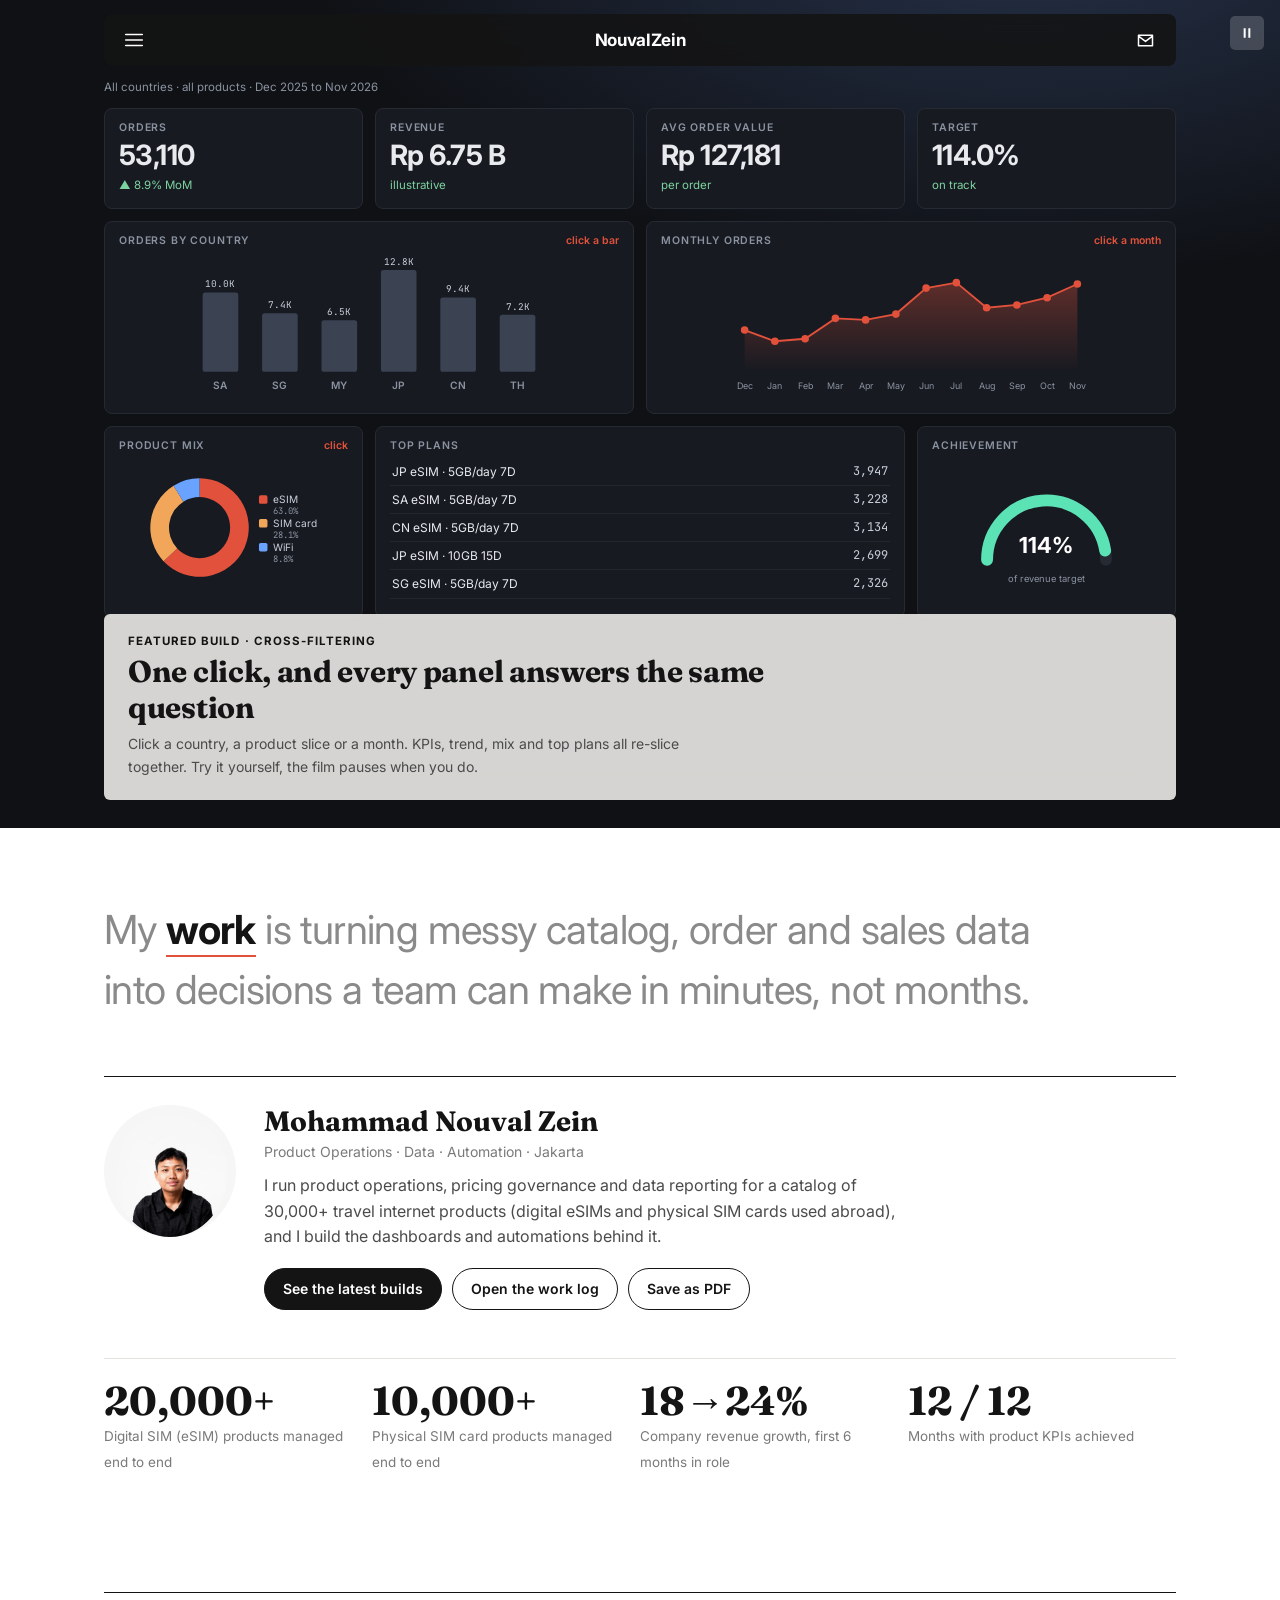
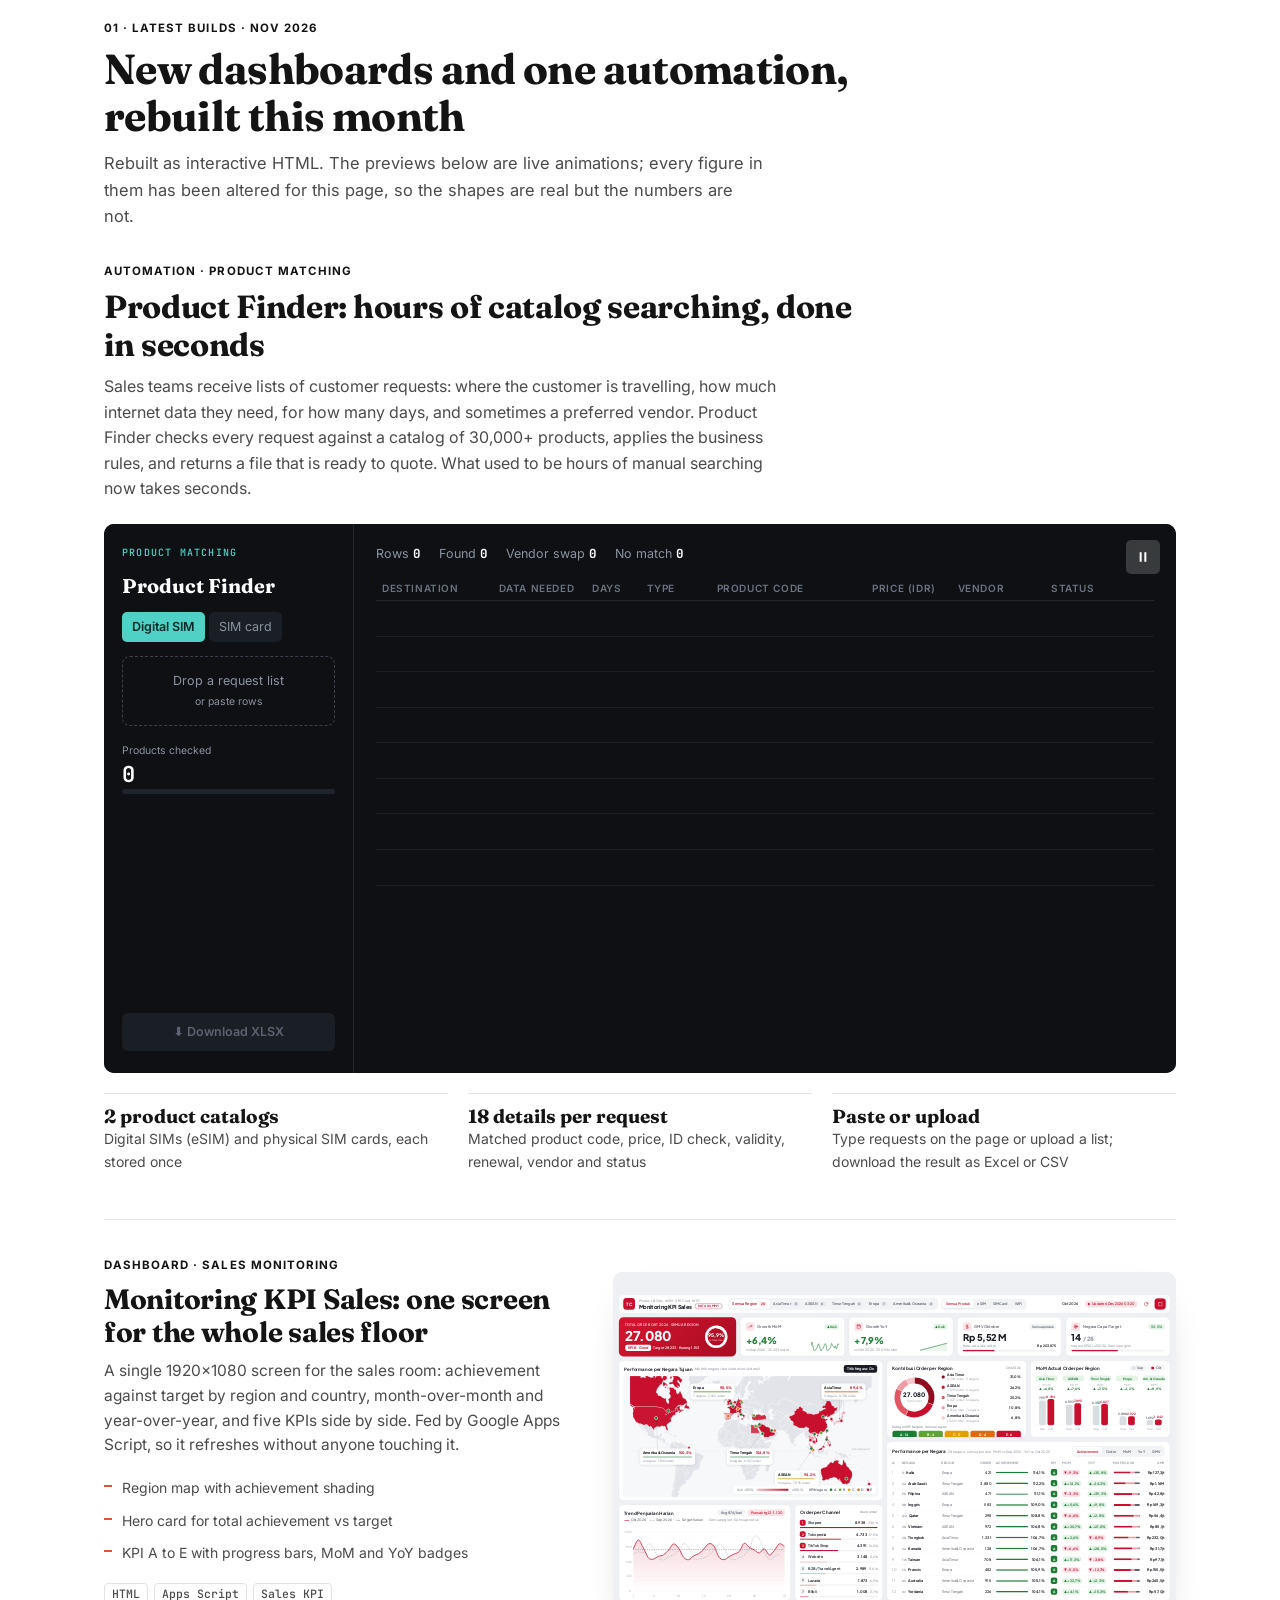
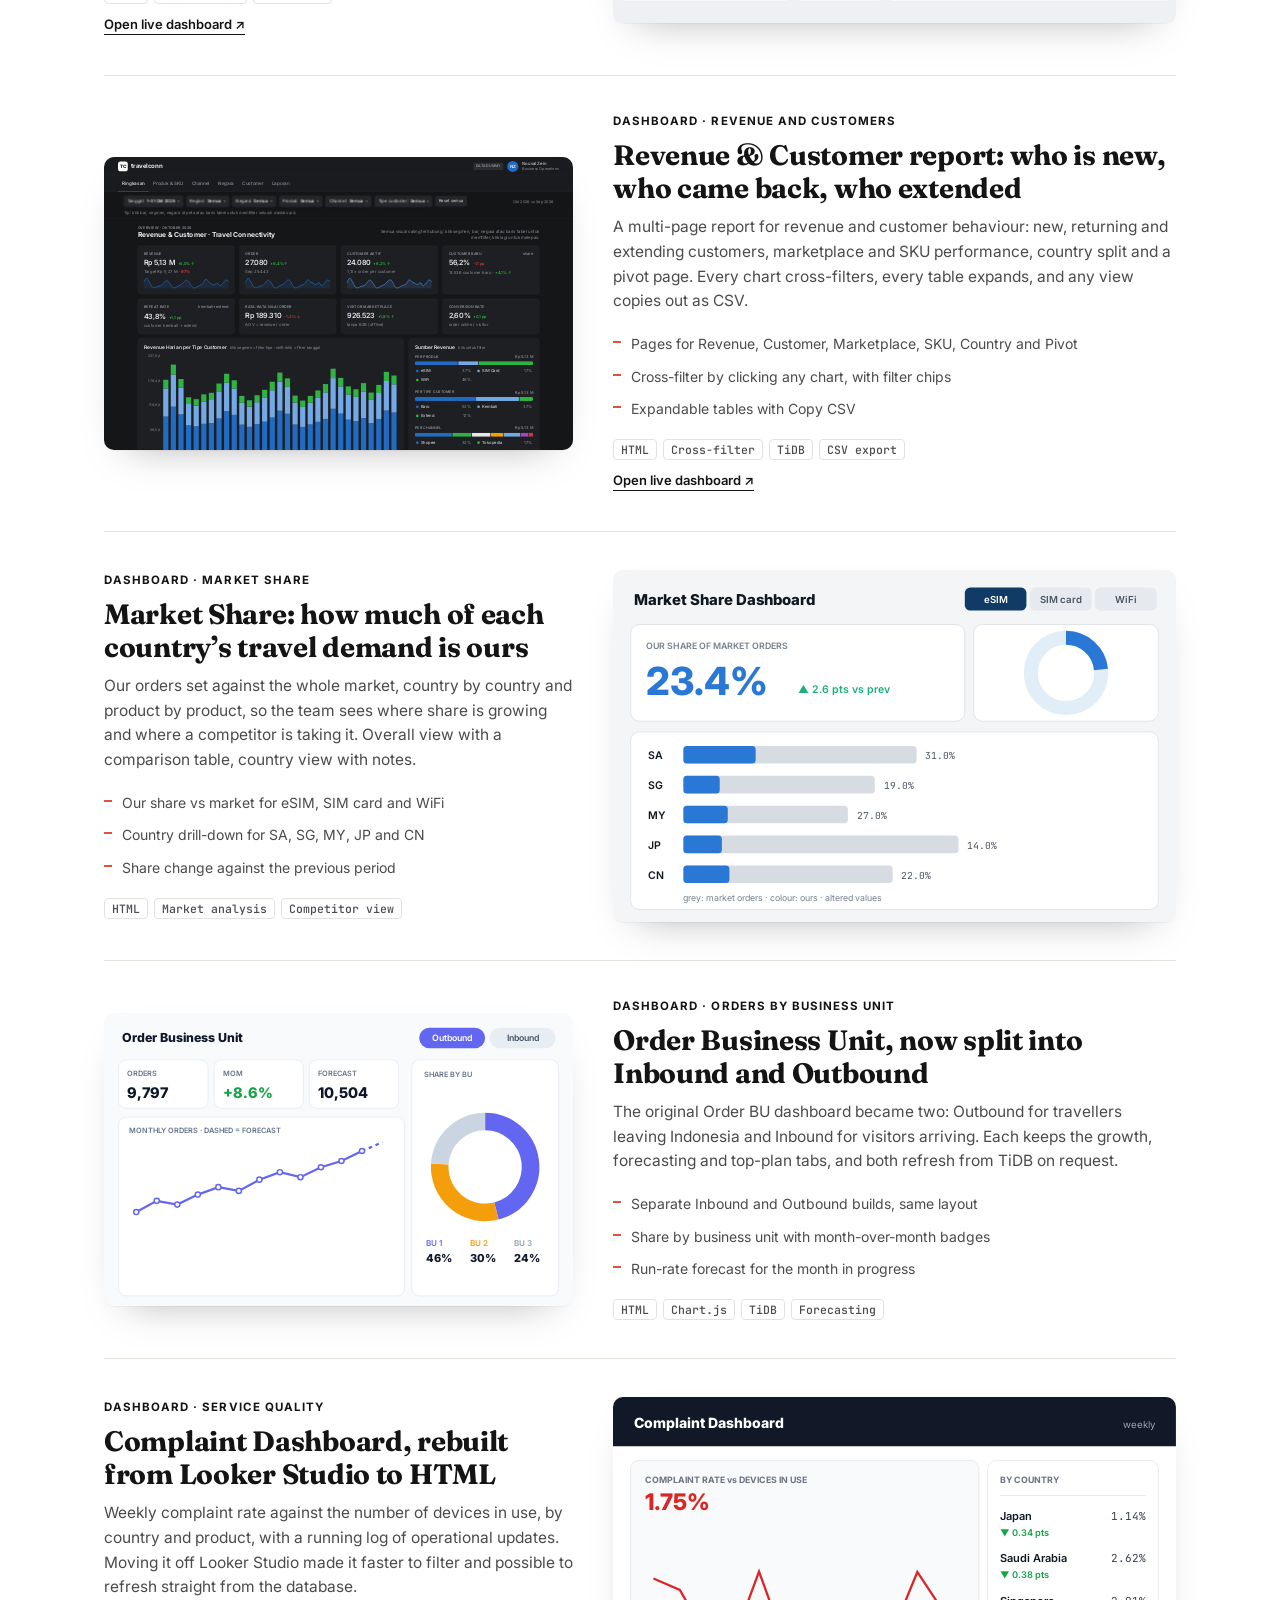
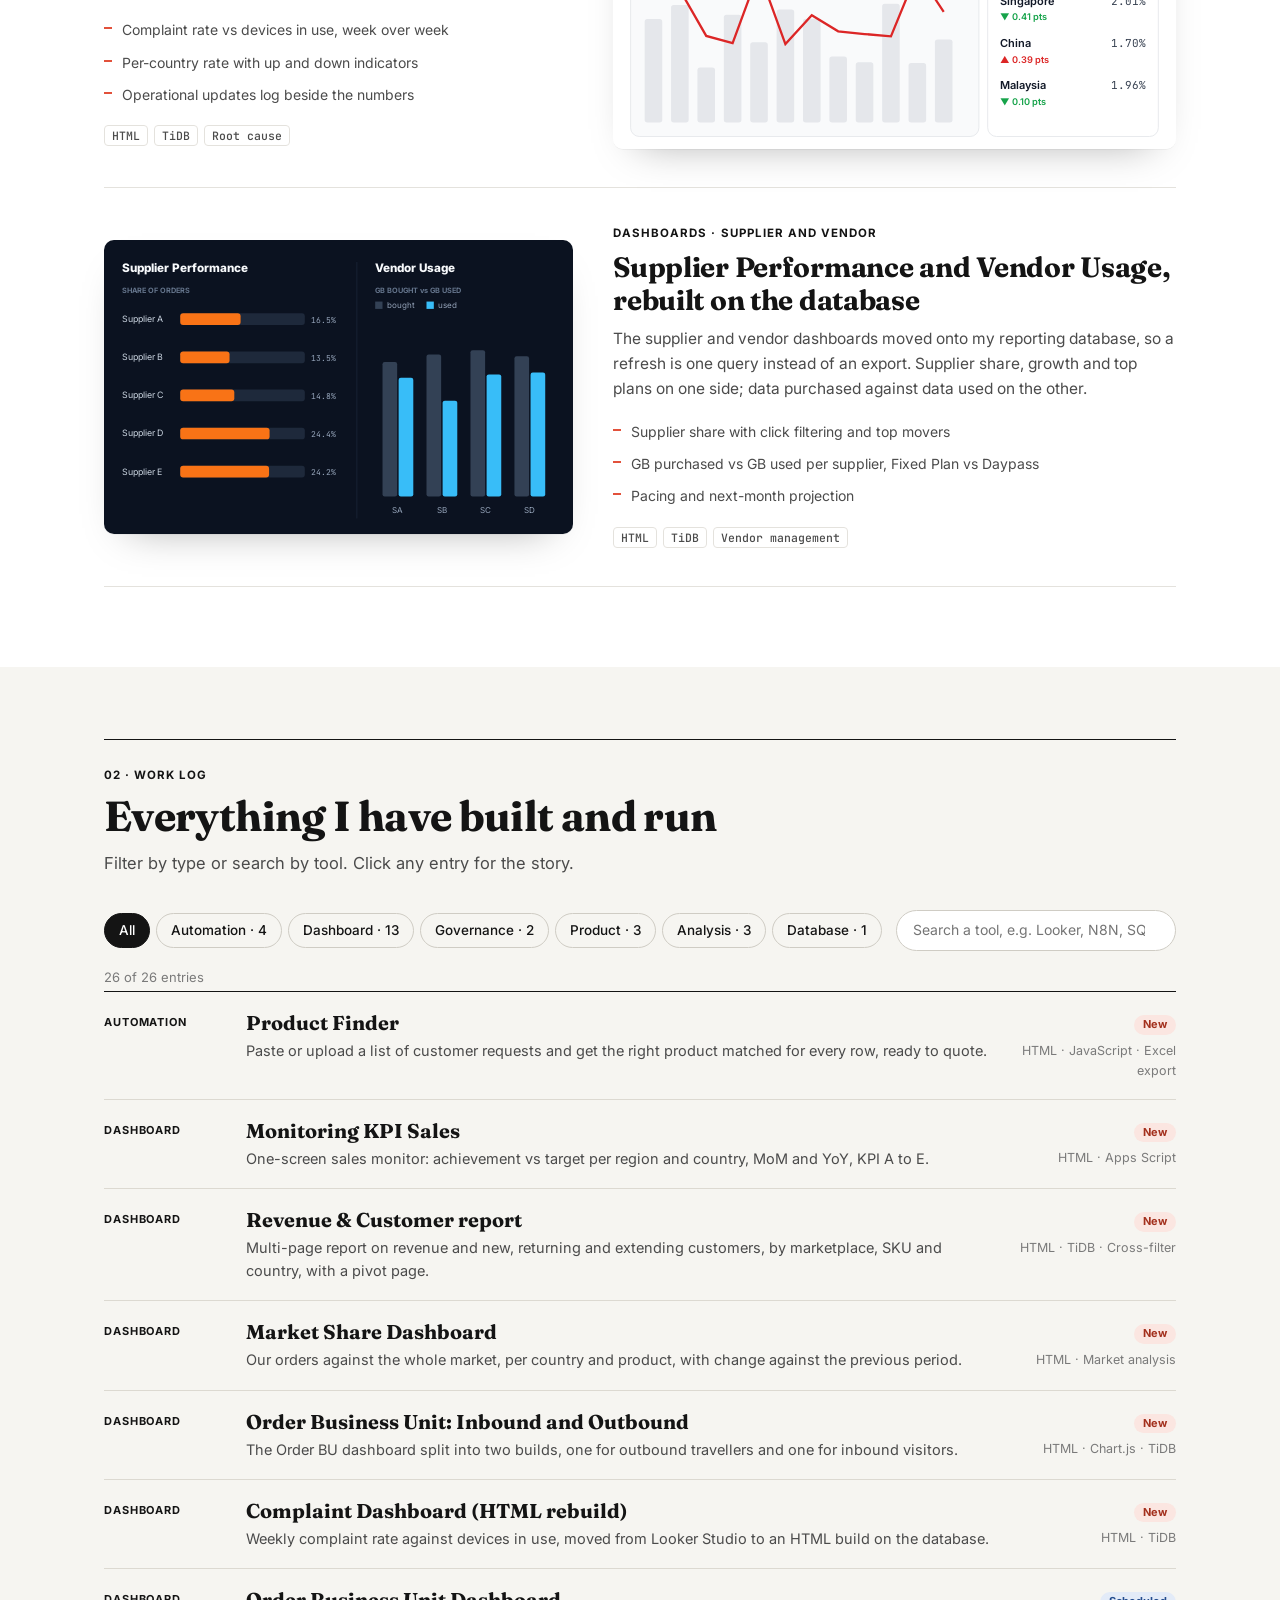
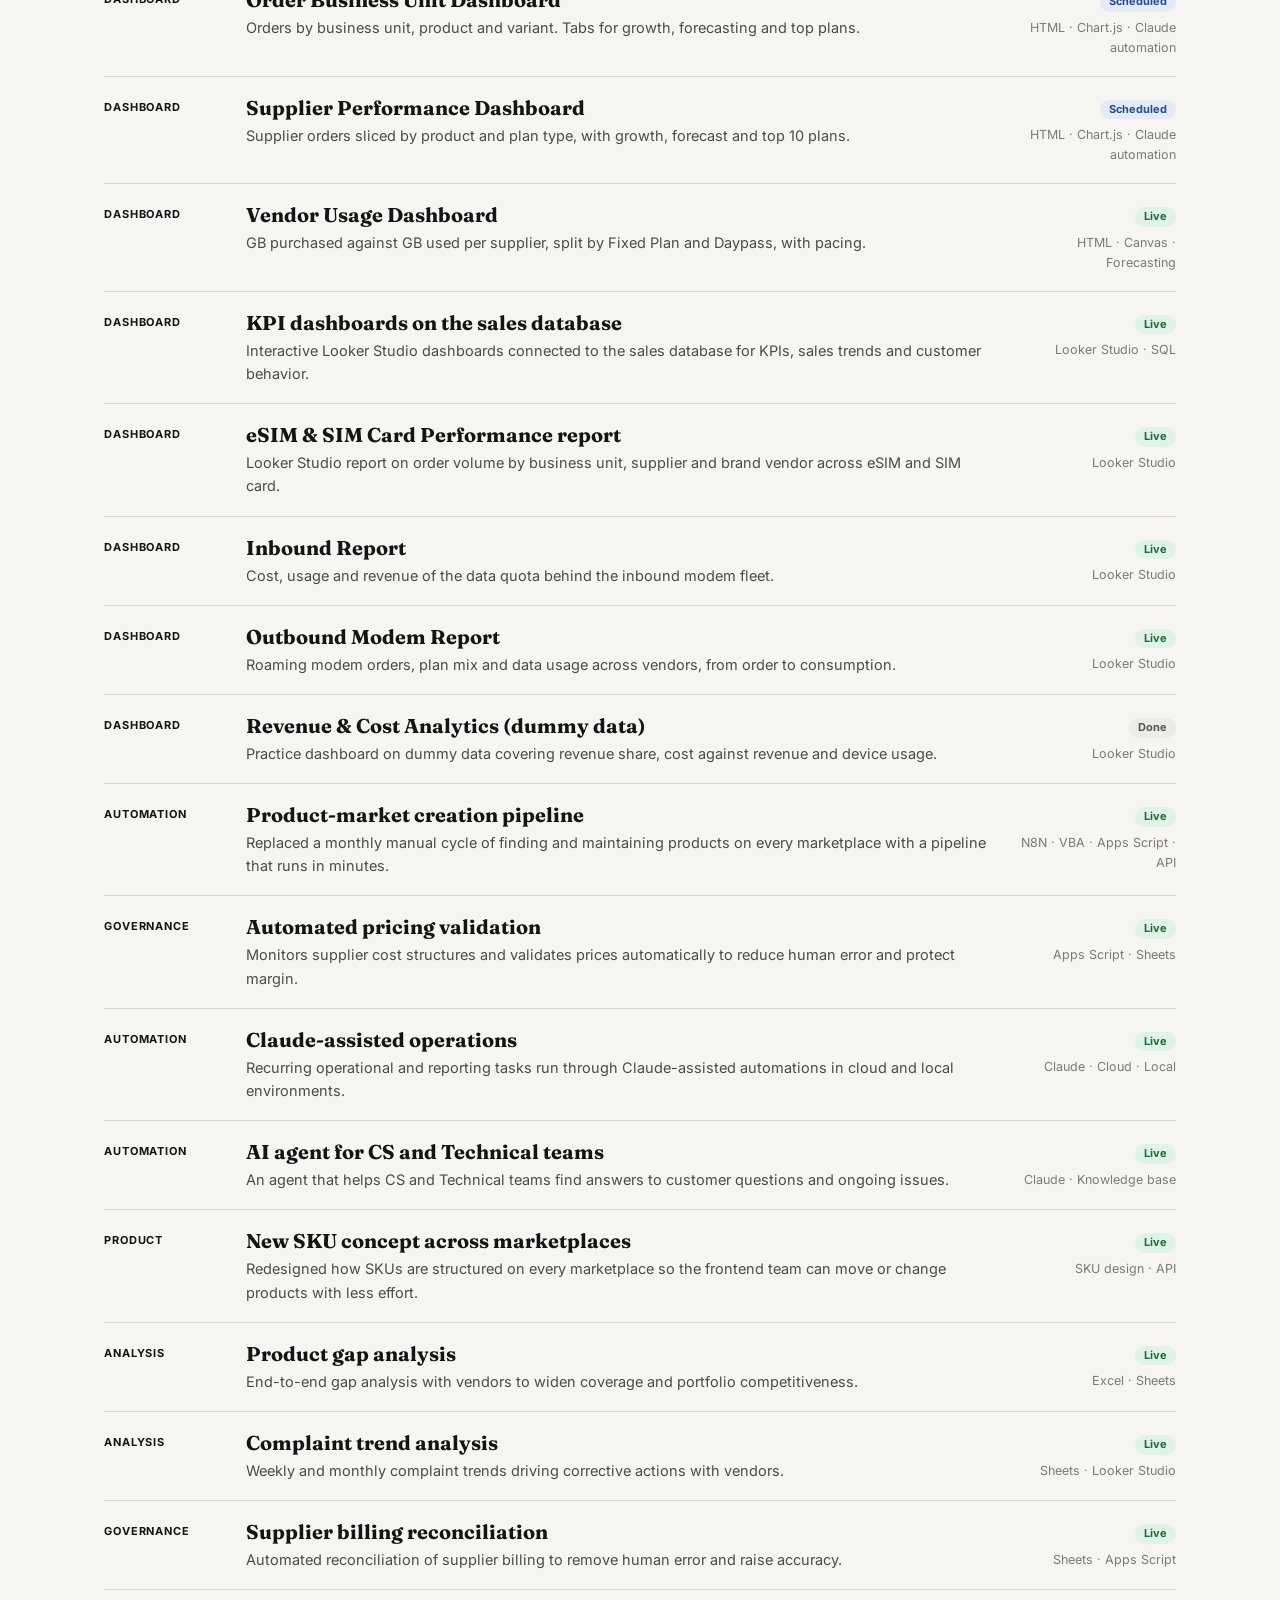
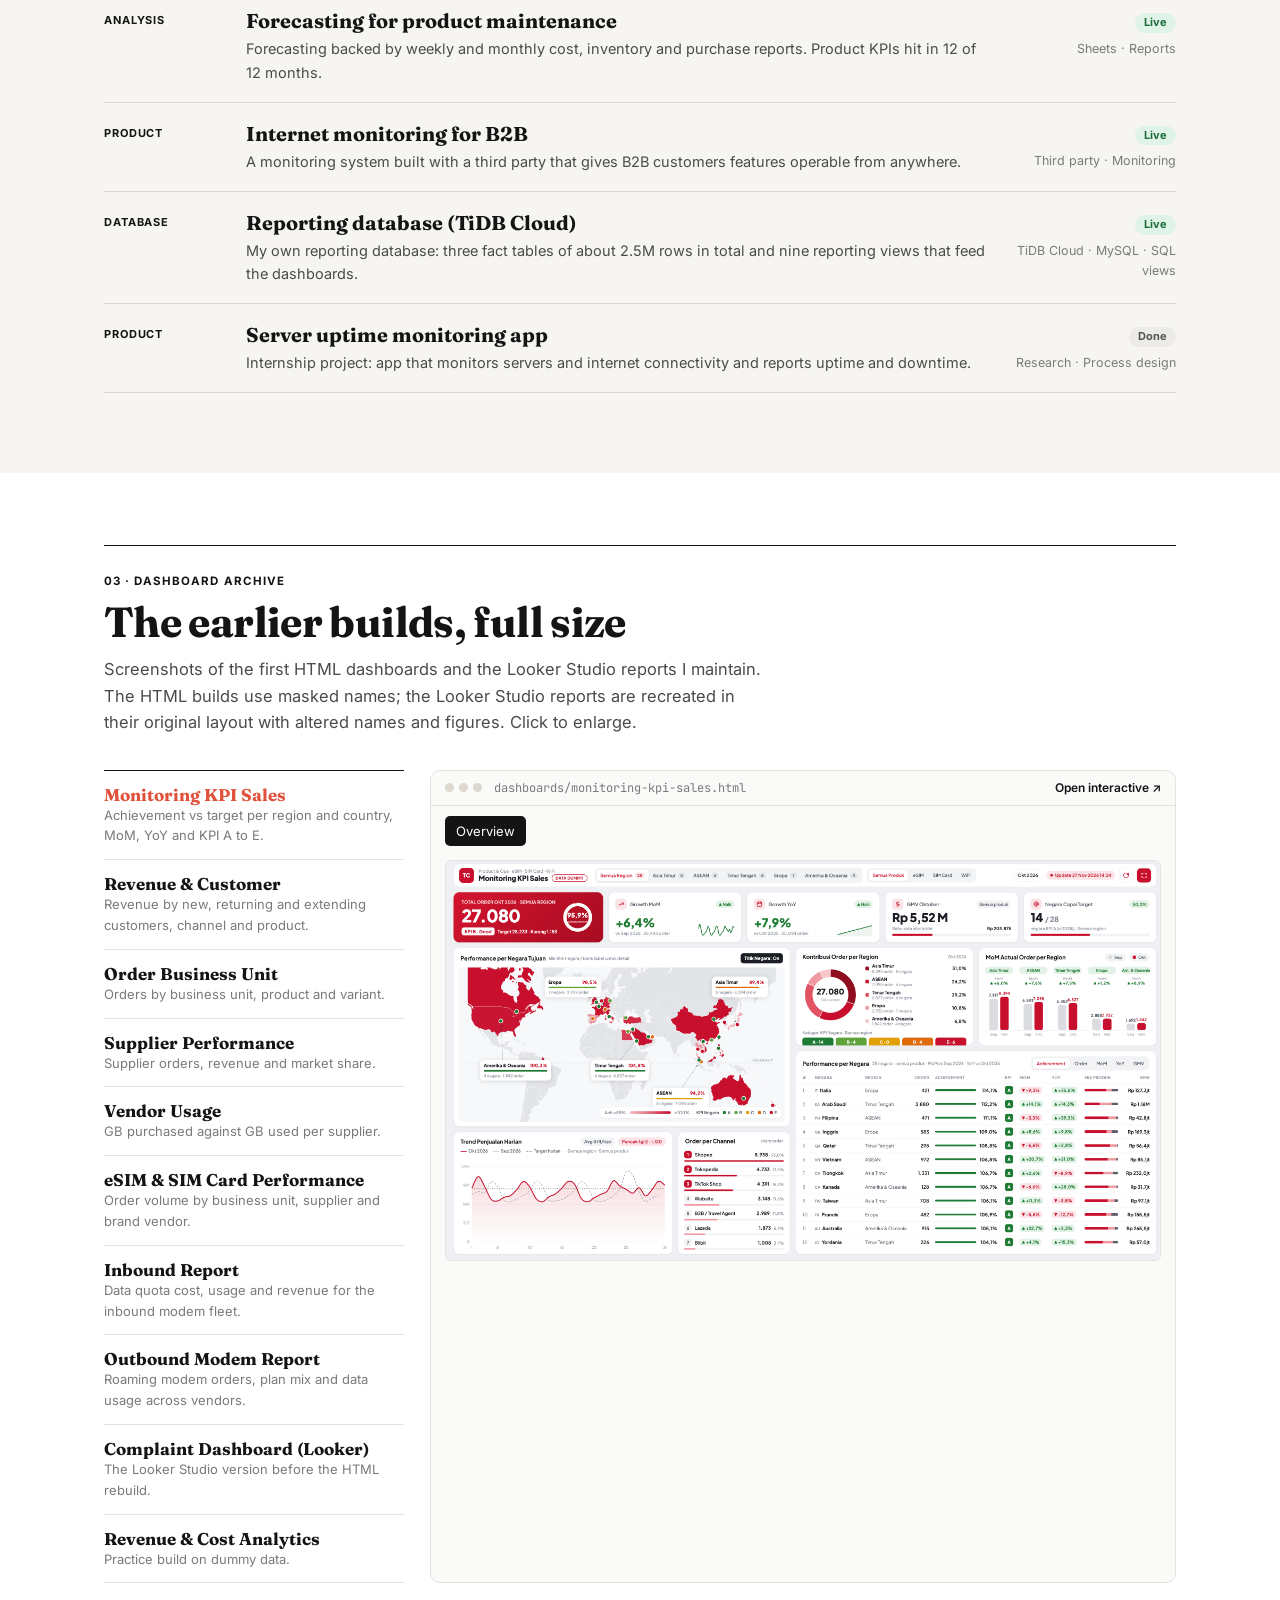
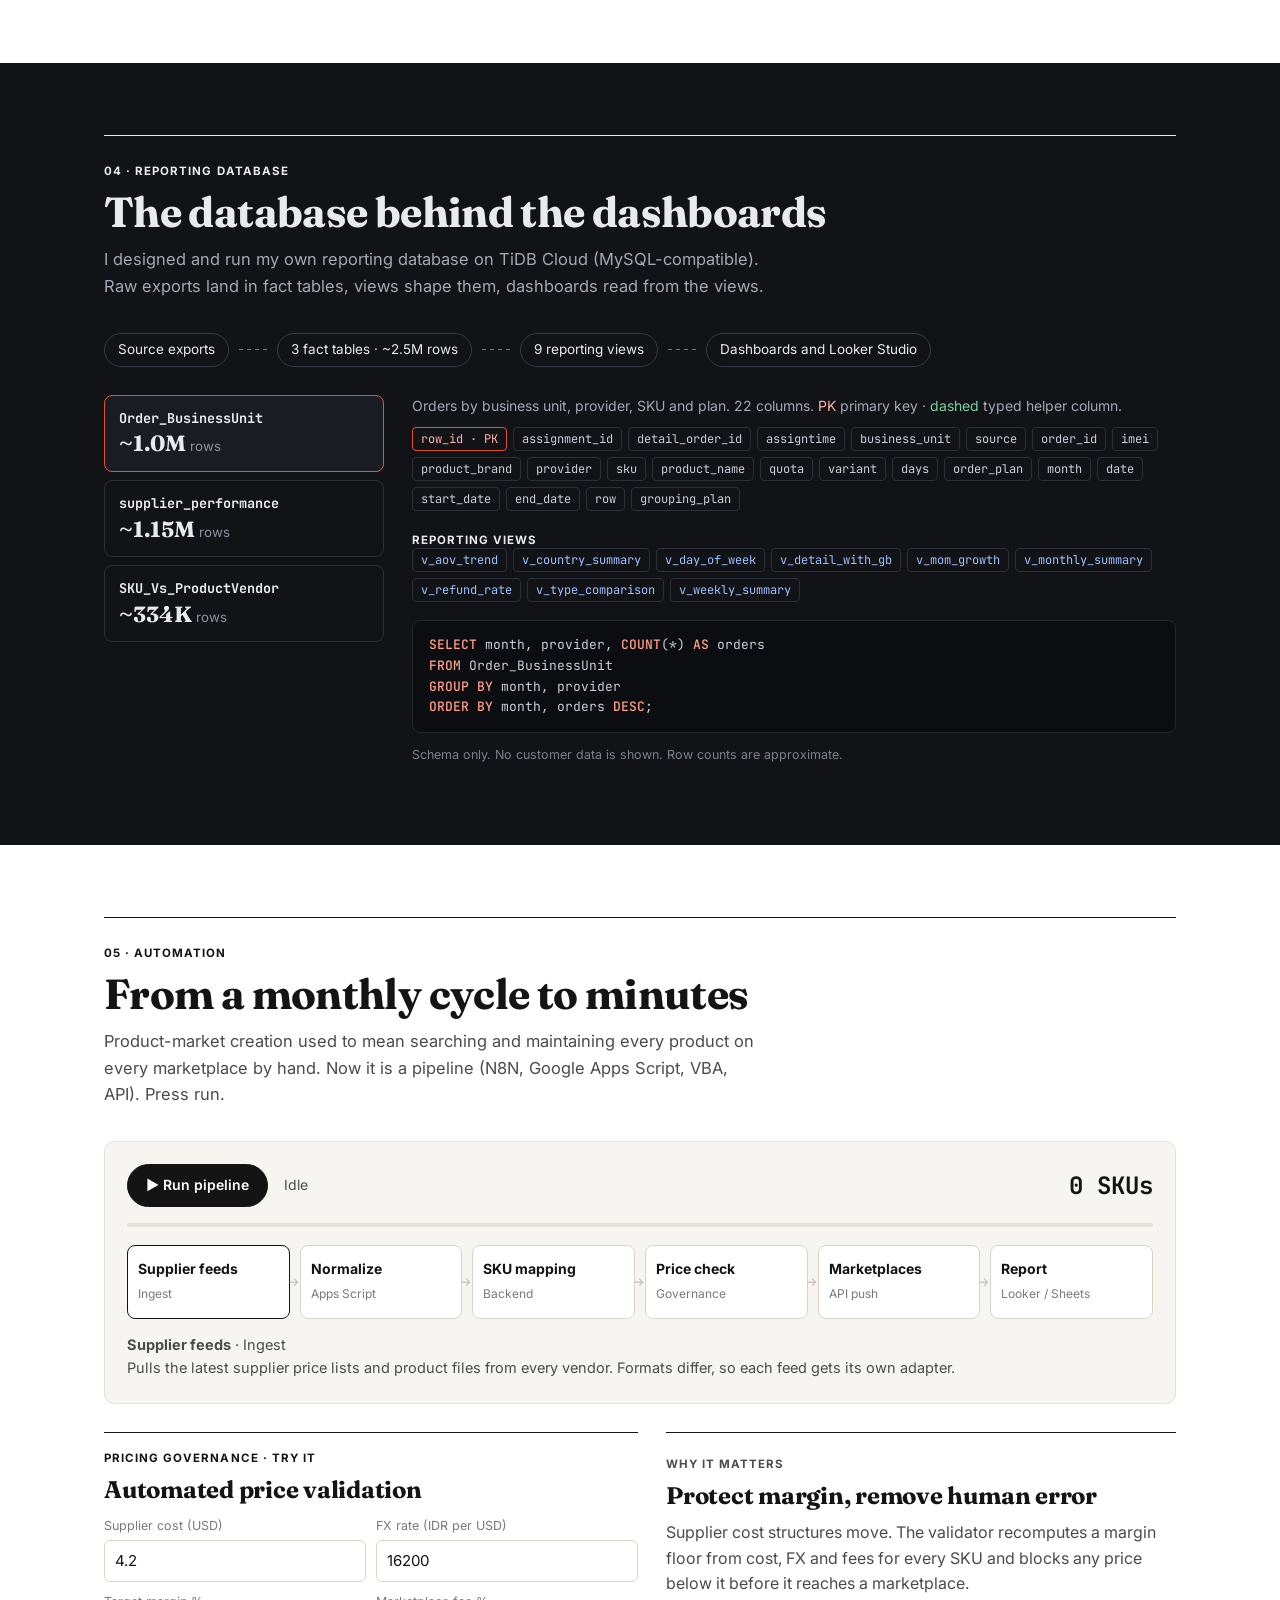
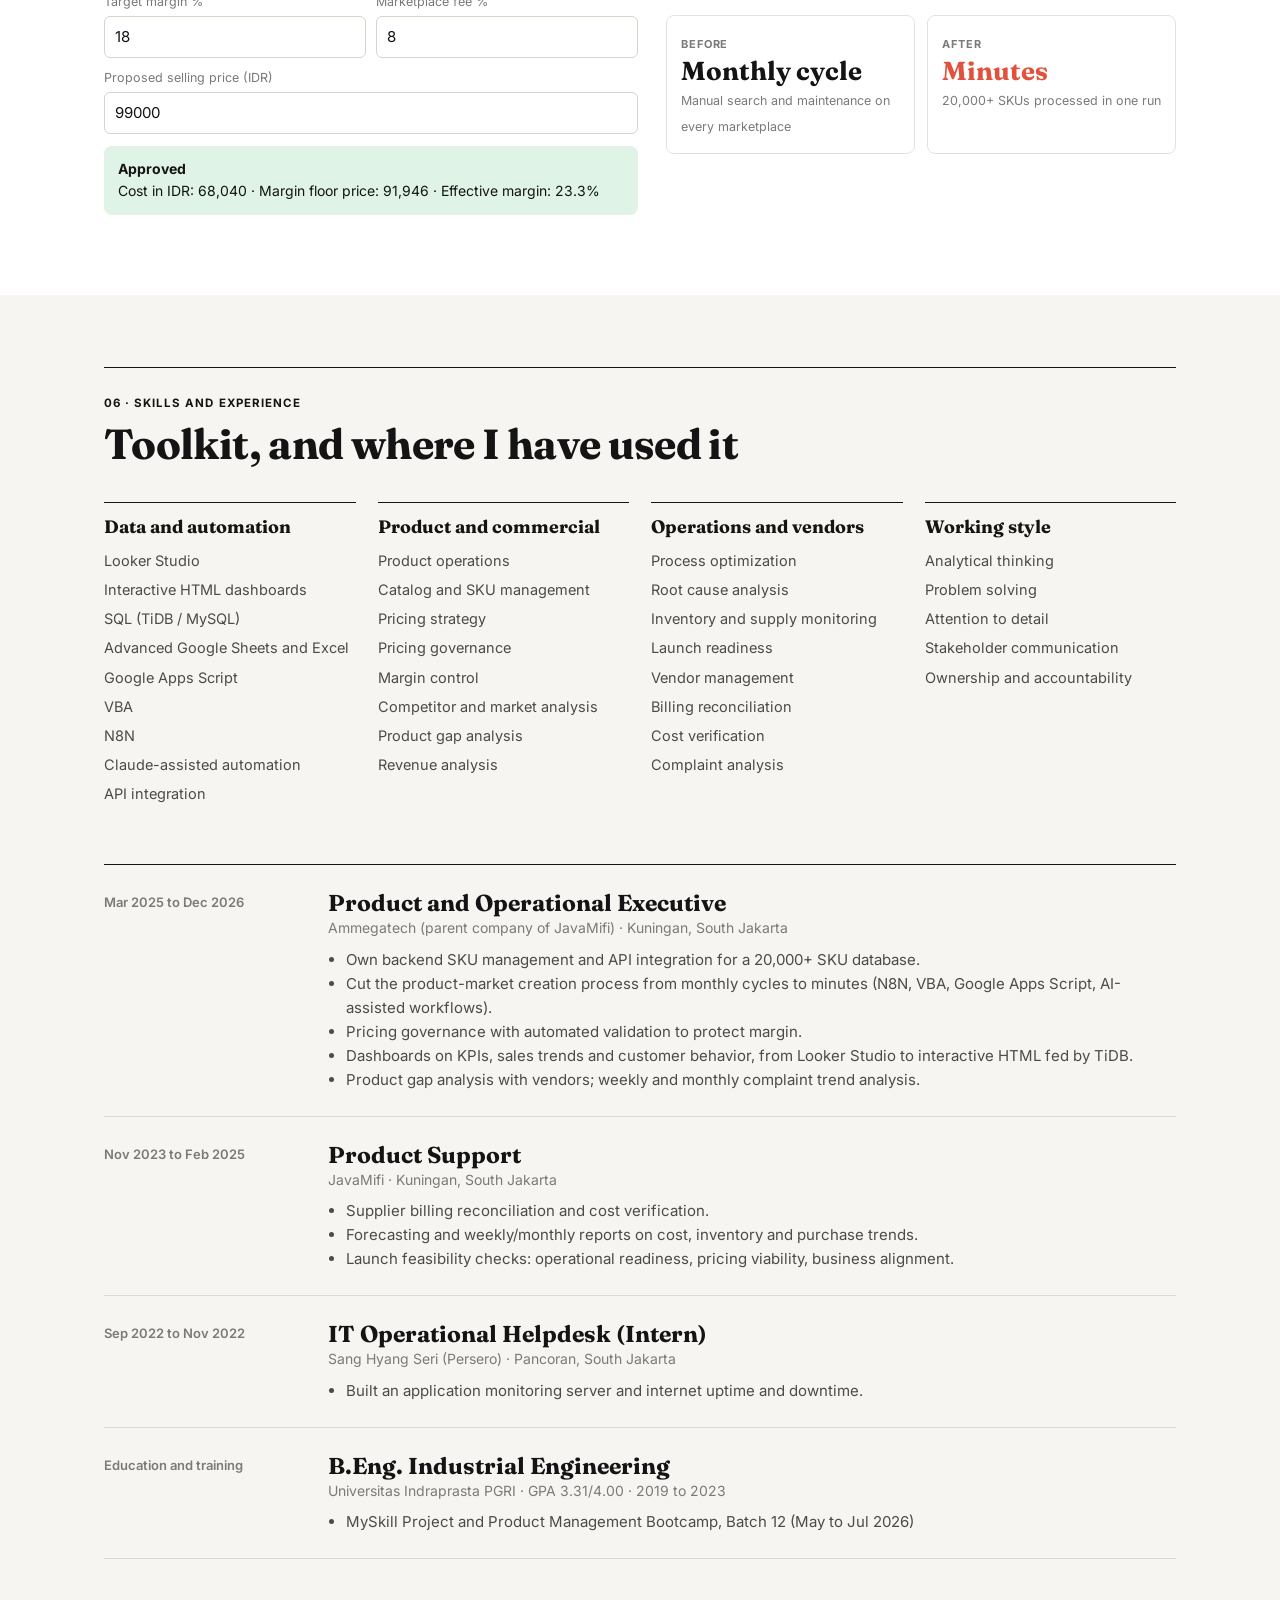
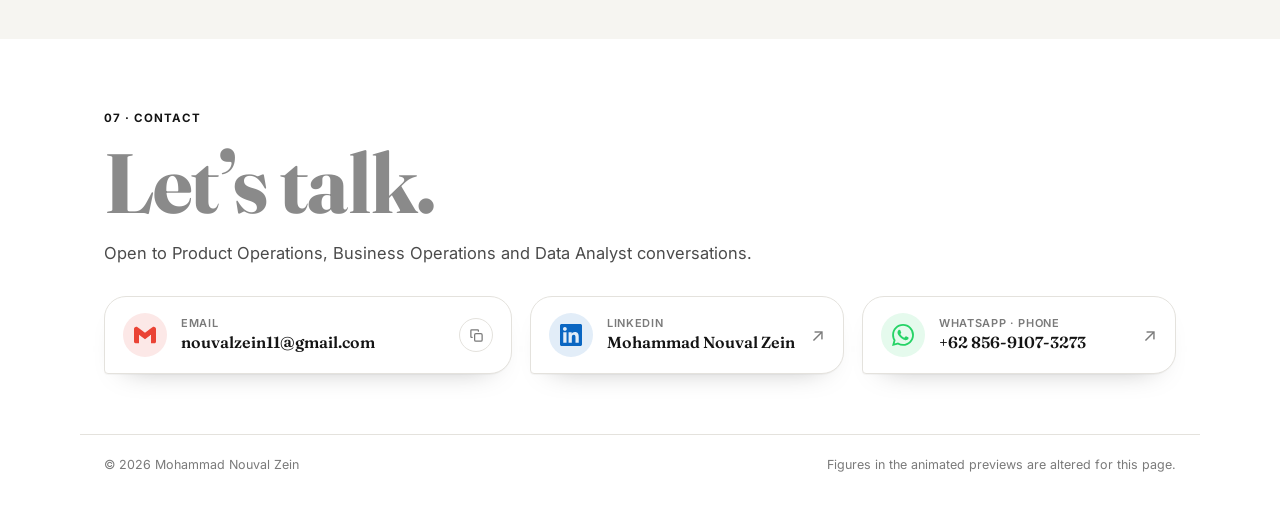
==== commit 3b21fe64: "Contact: chat-bubble cards with Gmail, LinkedIn and WhatsApp icons - Phone now opens WhatsApp chat (" ====
--- a/index.html
+++ b/index.html
@@ -251,10 +251,24 @@
   <h2 class="sec-title big">Let’s talk.</h2>
   <p class="dek">Open to Product Operations, Business Operations and Data Analyst conversations.</p>
   <div class="contact-row">
-    <a href="mailto:nouvalzein11@gmail.com">nouvalzein11@gmail.com</a>
-    <button class="btn" id="copyEmail" type="button">Copy email</button>
-    <a href="https://linkedin.com/in/mohammadnouvalzein111000" target="_blank" rel="noopener">LinkedIn ↗</a>
-    <a href="tel:+6285691073273">+62 856-9107-3273</a>
+    <div class="bubble b-mail">
+      <a class="b-link" href="mailto:nouvalzein11@gmail.com" aria-label="Email nouvalzein11@gmail.com"></a>
+      <span class="b-ico"><img src="assets/icons/gmail.svg" alt="" width="22" height="22"></span>
+      <span class="b-txt"><small>Email</small><b>nouvalzein11@gmail.com</b></span>
+      <button class="b-copy" id="copyEmail" type="button" aria-label="Copy email" title="Copy email"><svg class="cp" viewBox="0 0 24 24" fill="none" stroke="currentColor" stroke-width="2" stroke-linecap="round" stroke-linejoin="round"><rect x="9" y="9" width="12" height="12" rx="2"/><path d="M5 15H4a1 1 0 0 1-1-1V4a1 1 0 0 1 1-1h10a1 1 0 0 1 1 1v1"/></svg><svg class="ok" viewBox="0 0 24 24" fill="none" stroke="currentColor" stroke-width="2.5" stroke-linecap="round" stroke-linejoin="round"><path d="M5 12l5 5L20 7"/></svg></button>
+    </div>
+    <div class="bubble b-in">
+      <a class="b-link" href="https://linkedin.com/in/mohammadnouvalzein111000" target="_blank" rel="noopener" aria-label="LinkedIn profile"></a>
+      <span class="b-ico"><img src="assets/icons/linkedin.svg" alt="" width="22" height="22"></span>
+      <span class="b-txt"><small>LinkedIn</small><b>Mohammad Nouval Zein</b></span>
+      <span class="b-go" aria-hidden="true">↗</span>
+    </div>
+    <div class="bubble b-wa">
+      <a class="b-link" href="https://wa.me/6285691073273" target="_blank" rel="noopener" aria-label="WhatsApp +62 856-9107-3273"></a>
+      <span class="b-ico"><img src="assets/icons/whatsapp.svg" alt="" width="22" height="22"></span>
+      <span class="b-txt"><small>WhatsApp · Phone</small><b>+62 856-9107-3273</b></span>
+      <span class="b-go" aria-hidden="true">↗</span>
+    </div>
   </div>
 </section>
 
--- a/style.css
+++ b/style.css
@@ -260,8 +260,31 @@
 @media(max-width:760px){.timeline article{grid-template-columns:1fr;gap:4px}}
 .contact{padding-top:72px;padding-bottom:60px}
 .contact .sec-title{margin-top:10px}
-.contact-row{display:flex;flex-wrap:wrap;gap:12px 26px;align-items:center;margin-top:26px;font:600 clamp(17px,2vw,22px) var(--serif)}
-.contact-row a{text-decoration:none;border-bottom:2px solid var(--accent)}
+.contact-row{display:grid;grid-template-columns:minmax(0,1.3fr) minmax(0,1fr) minmax(0,1fr);gap:18px;margin-top:30px}
+.bubble{--c:#141414;position:relative;display:flex;align-items:center;gap:14px;padding:16px 18px;background:#fff;border:1px solid var(--line);
+  border-radius:22px 22px 22px 4px;box-shadow:0 1px 0 rgba(0,0,0,.03),0 14px 30px -22px rgba(0,0,0,.35);
+  transition:transform .25s ease,box-shadow .25s ease,border-color .25s ease;opacity:0;animation:bubIn .5s cubic-bezier(.2,.8,.2,1) forwards}
+.bubble:nth-child(2){animation-delay:.12s}.bubble:nth-child(3){animation-delay:.24s}
+@keyframes bubIn{from{opacity:0;transform:translateY(10px) scale(.97)}to{opacity:1;transform:none}}
+.bubble:hover{transform:translateY(-3px);border-color:var(--c);box-shadow:0 1px 0 rgba(0,0,0,.03),0 20px 36px -22px rgba(0,0,0,.45)}
+.b-mail{--c:#EA4335}.b-in{--c:#0A66C2}.b-wa{--c:#25D366}
+.b-link{position:absolute;inset:0;border-radius:inherit;z-index:1}
+.b-link:focus-visible{outline:2px solid var(--c);outline-offset:3px}
+.b-ico{flex:none;width:44px;height:44px;border-radius:50%;display:grid;place-items:center;background:color-mix(in srgb,var(--c) 12%,#fff)}
+.b-ico img{width:22px;height:22px}
+.b-txt{min-width:0;display:flex;flex-direction:column;gap:2px}
+.b-txt small{font:600 11px/1.2 var(--sans);letter-spacing:.06em;text-transform:uppercase;color:var(--mute)}
+.b-txt b{font:600 16px/1.3 var(--serif);white-space:nowrap;overflow:hidden;text-overflow:ellipsis}
+.b-go{margin-left:auto;font-size:18px;color:var(--mute);transition:color .2s,transform .2s}
+.bubble:hover .b-go{color:var(--c);transform:translate(2px,-2px)}
+.b-copy{position:relative;z-index:2;margin-left:auto;flex:none;width:34px;height:34px;display:grid;place-items:center;border-radius:50%;
+  border:1px solid var(--line);background:#fff;color:var(--mute);transition:background .2s,color .2s,border-color .2s}
+.b-copy:hover{border-color:var(--ink);background:var(--ink);color:#fff}
+.b-copy svg{width:15px;height:15px}
+.b-copy .ok{display:none}.b-copy.done{background:#1e7b34;border-color:#1e7b34;color:#fff}
+.b-copy.done .ok{display:block}.b-copy.done .cp{display:none}
+@media (max-width:900px){.contact-row{grid-template-columns:1fr;max-width:460px;gap:22px}}
+@media (prefers-reduced-motion:reduce){.bubble{animation:none;opacity:1}}
 .foot{display:flex;justify-content:space-between;flex-wrap:wrap;gap:8px;font-size:12.5px;color:var(--mute);padding-top:20px;padding-bottom:40px;border-top:1px solid var(--line)}
 .rv{opacity:0;transform:translateY(22px);transition:opacity .8s ease,transform .8s ease}
 .rv.in{opacity:1;transform:none}
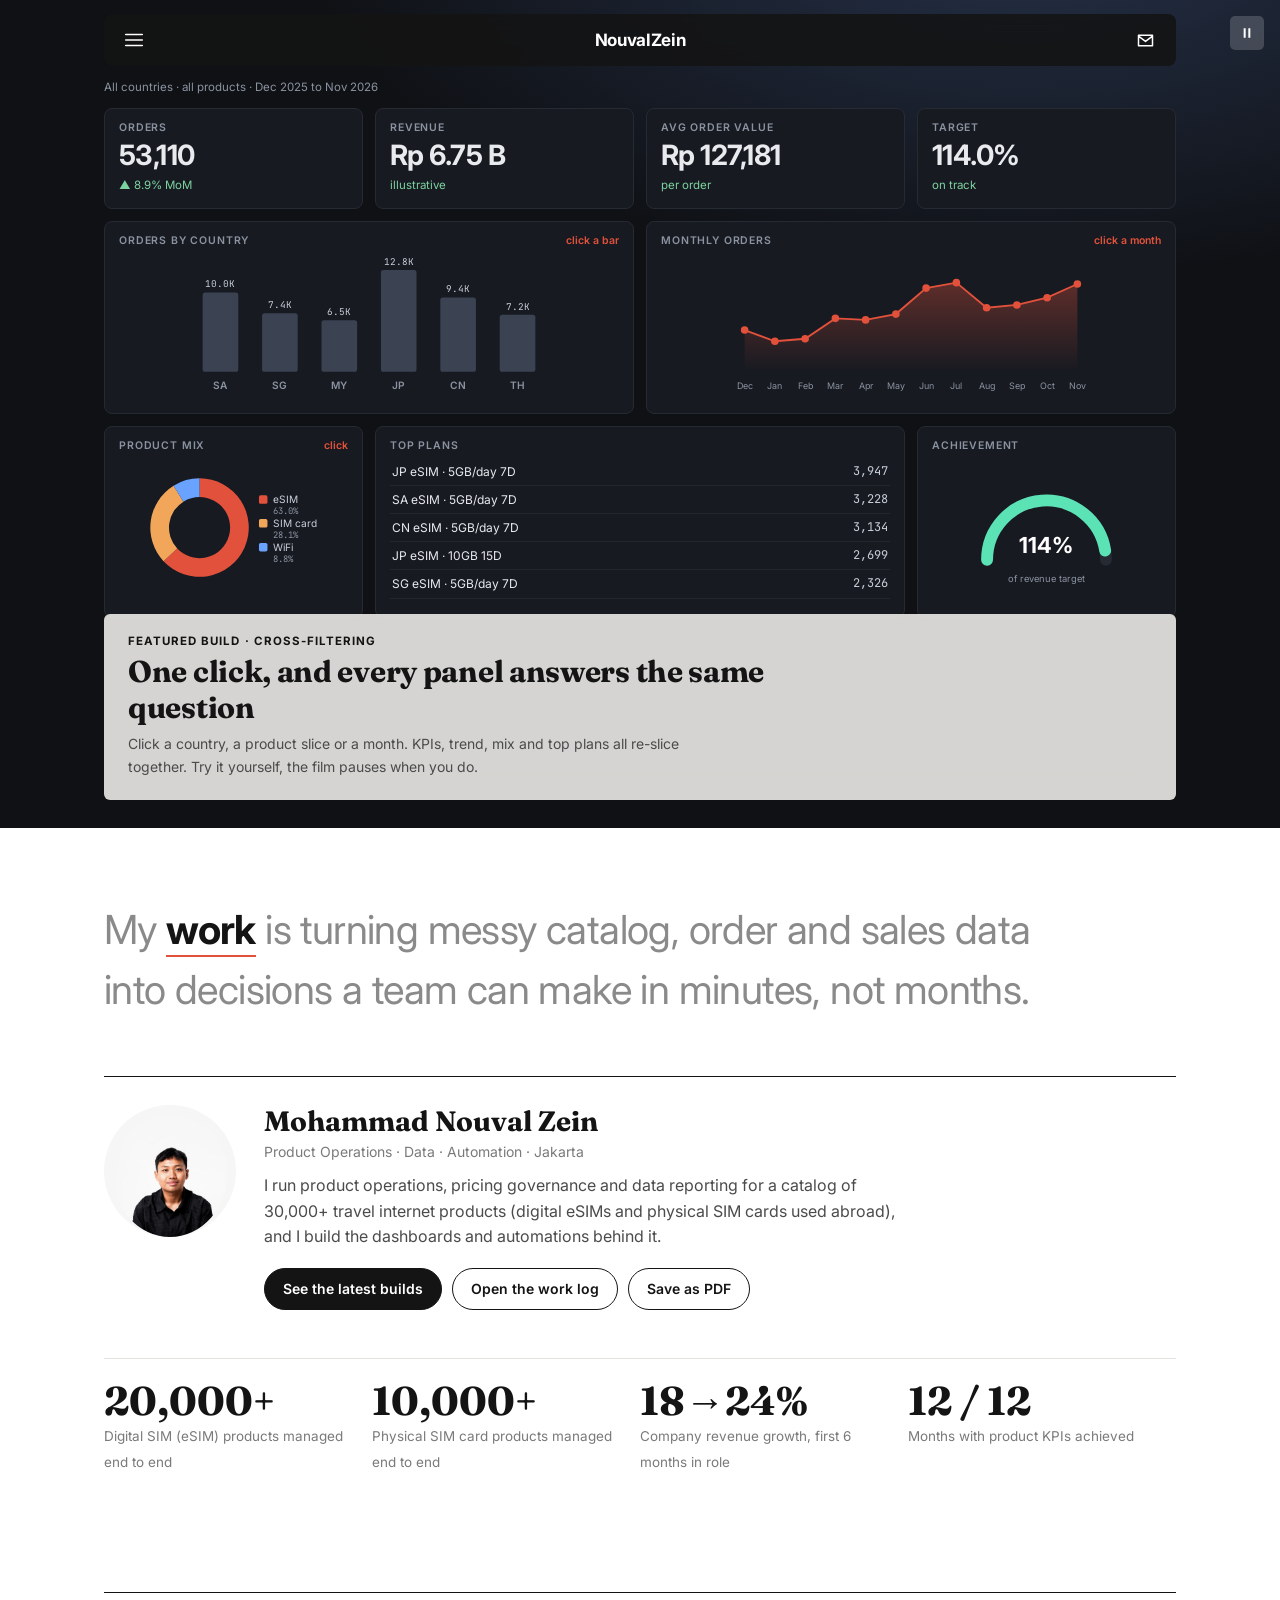
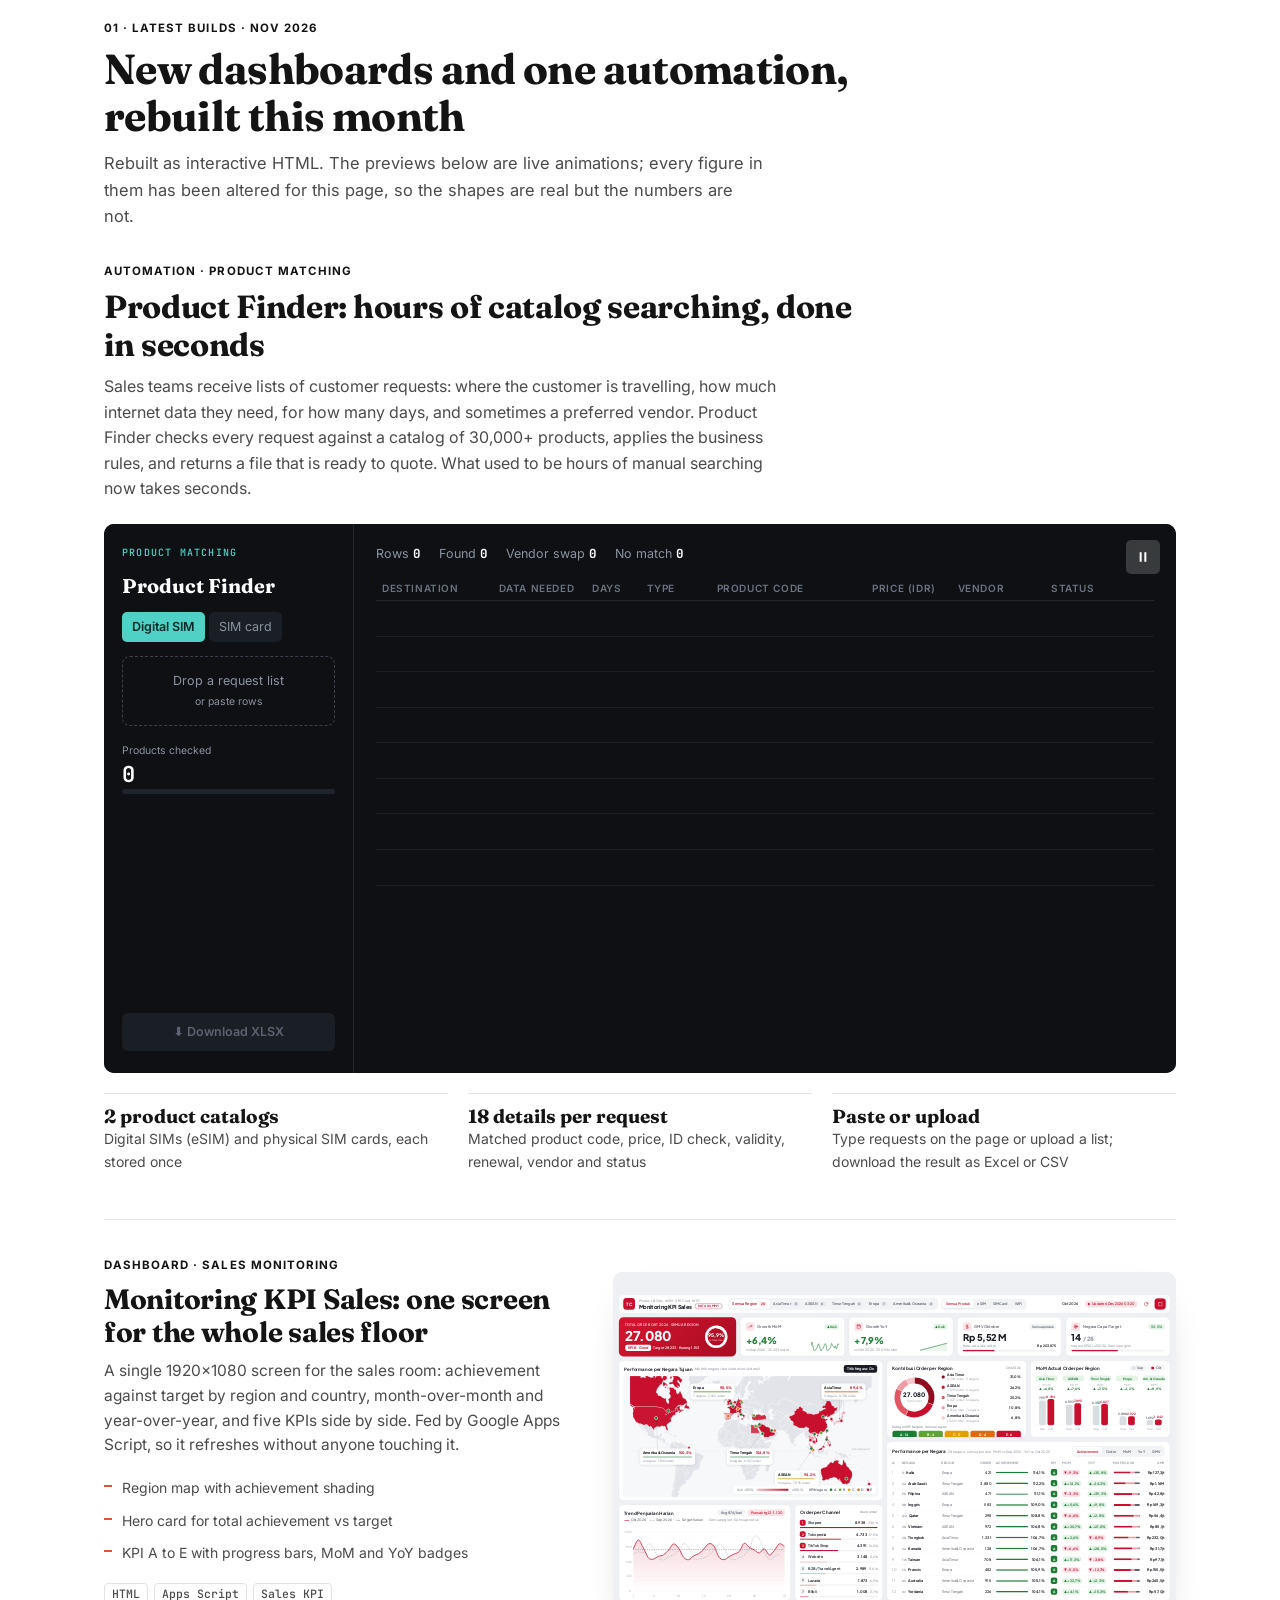
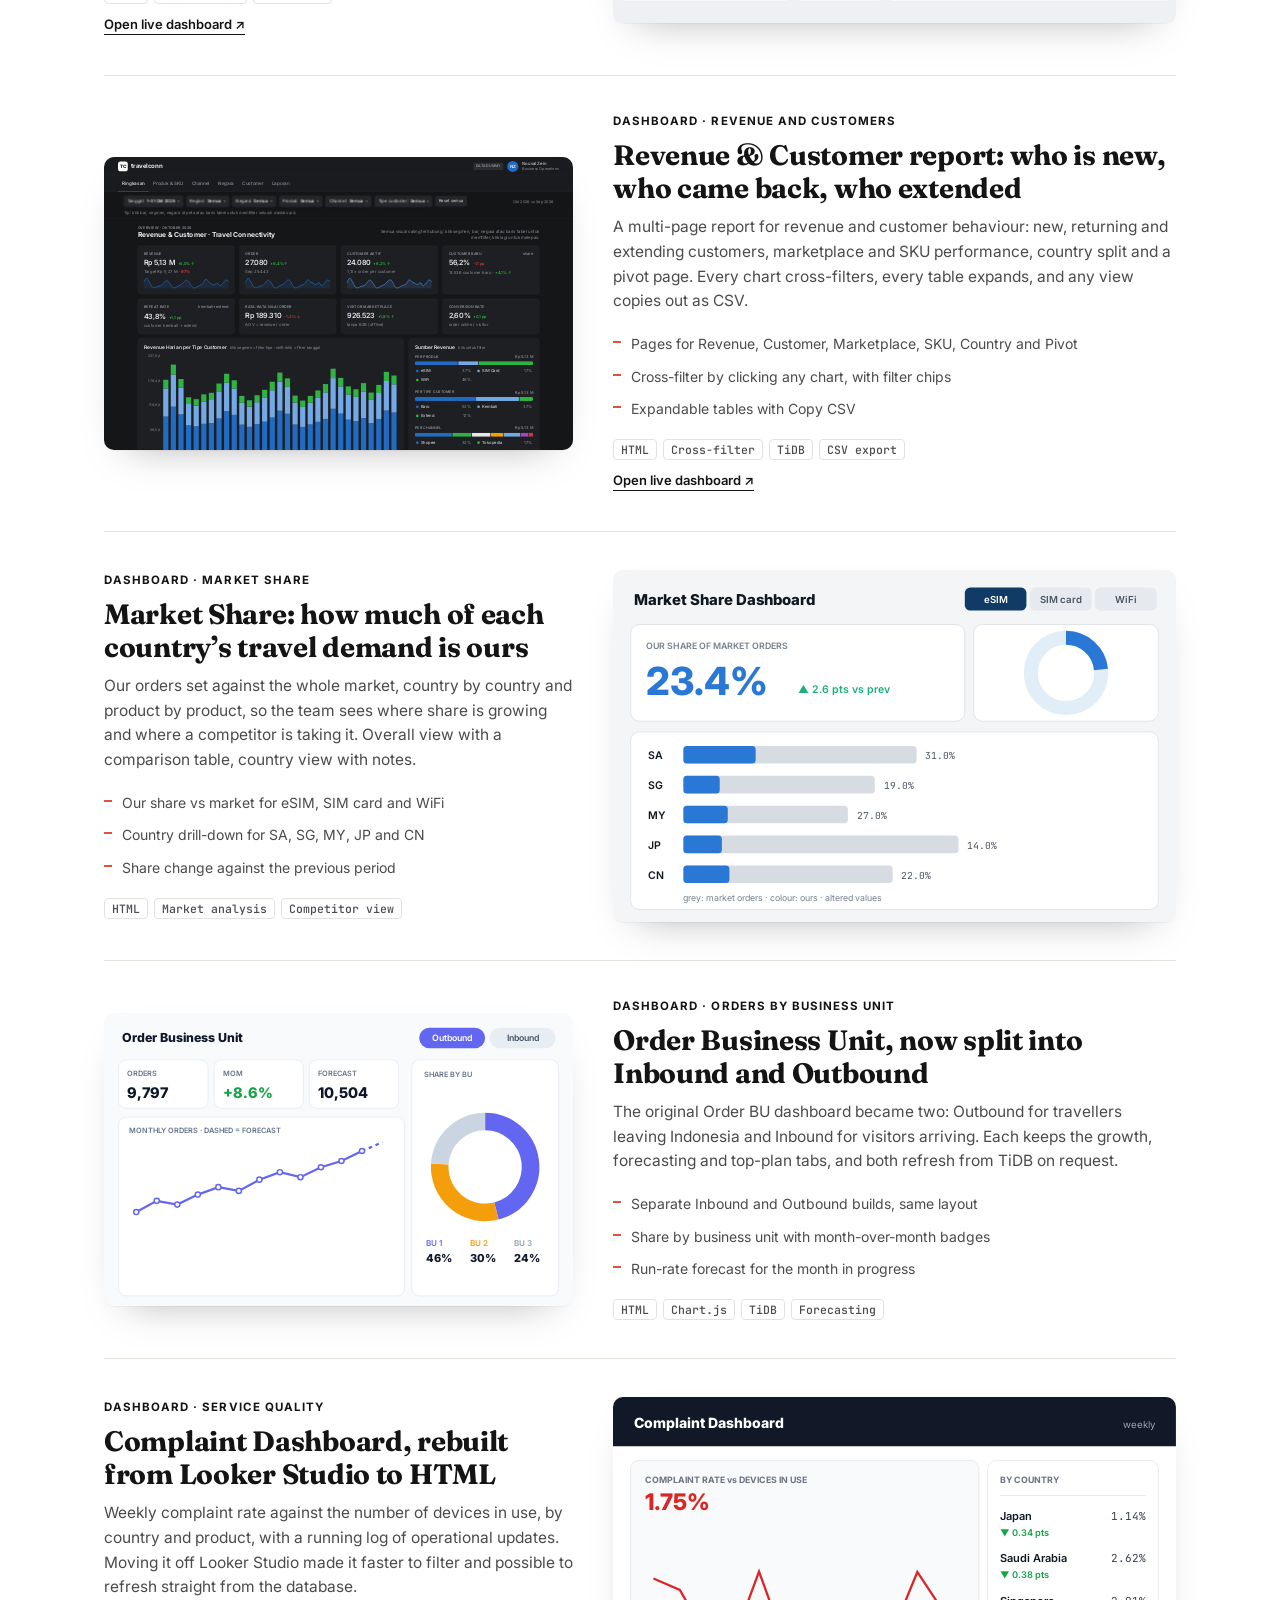
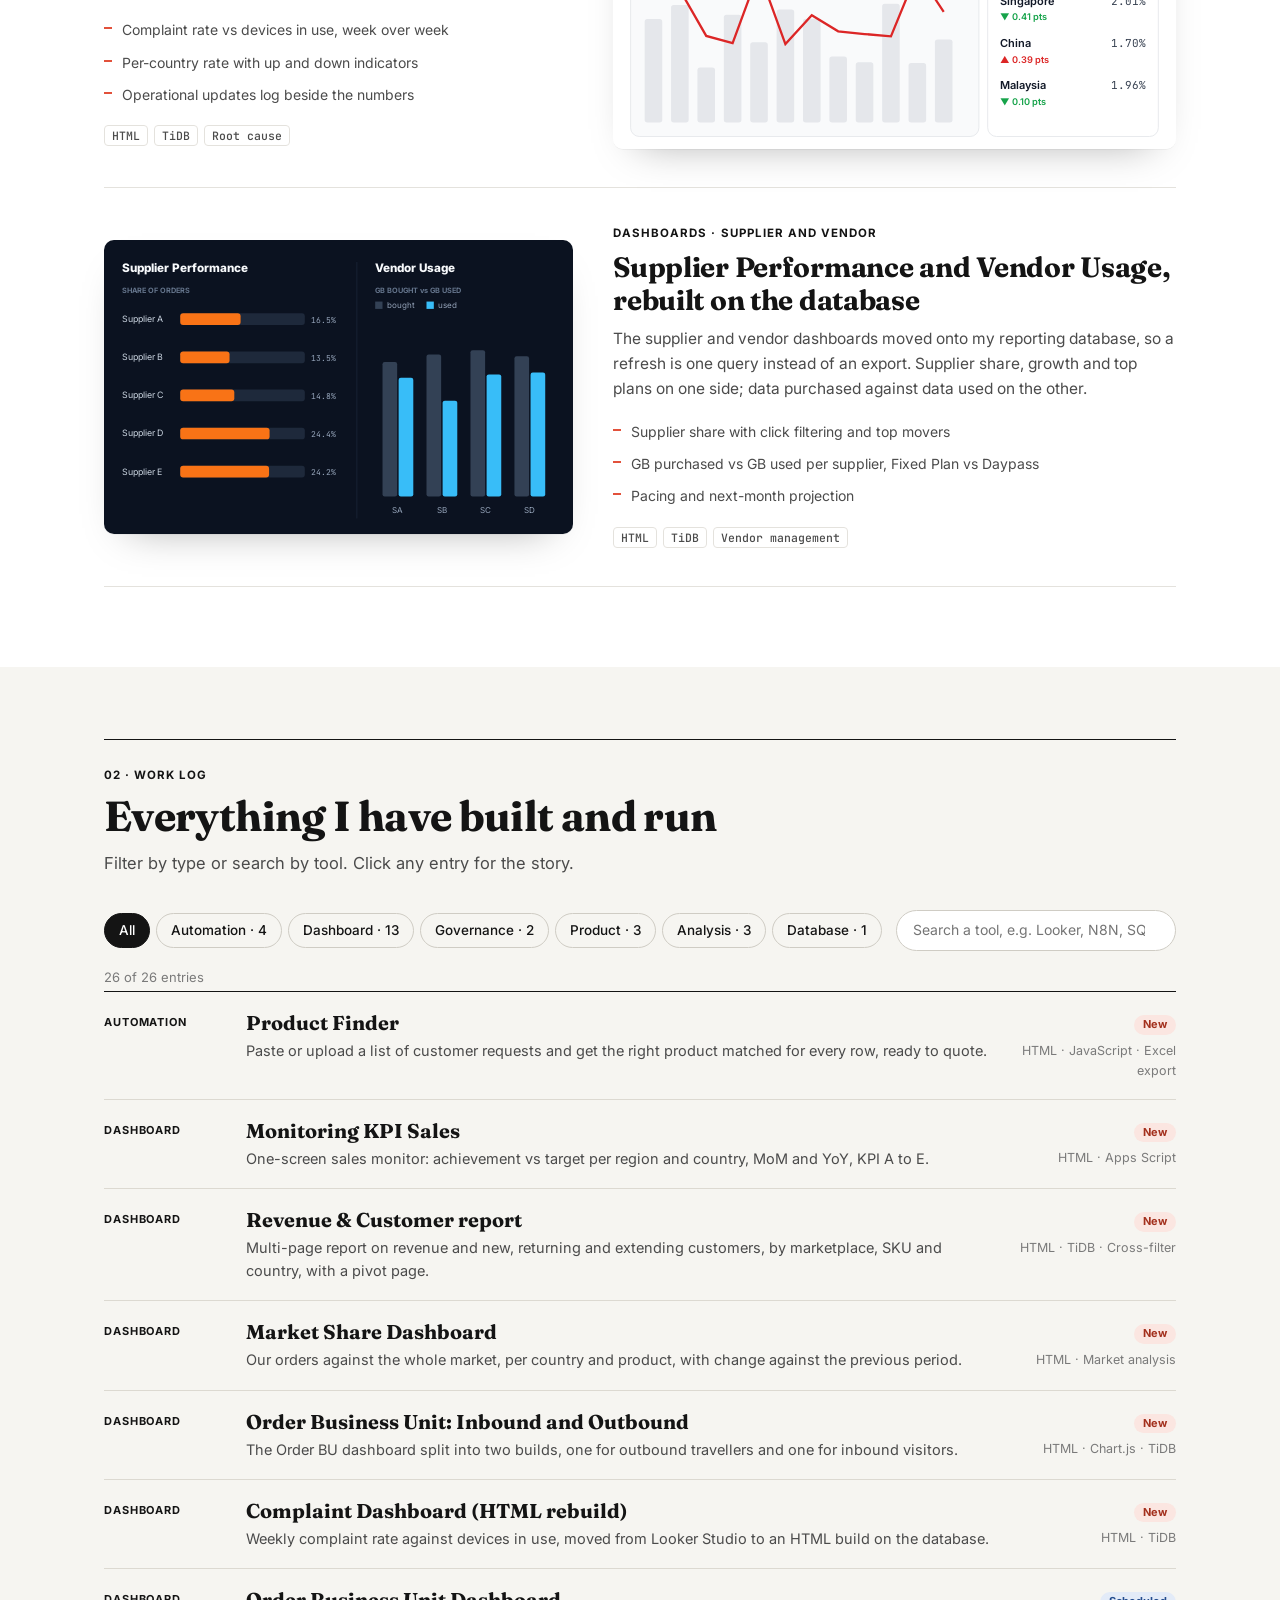
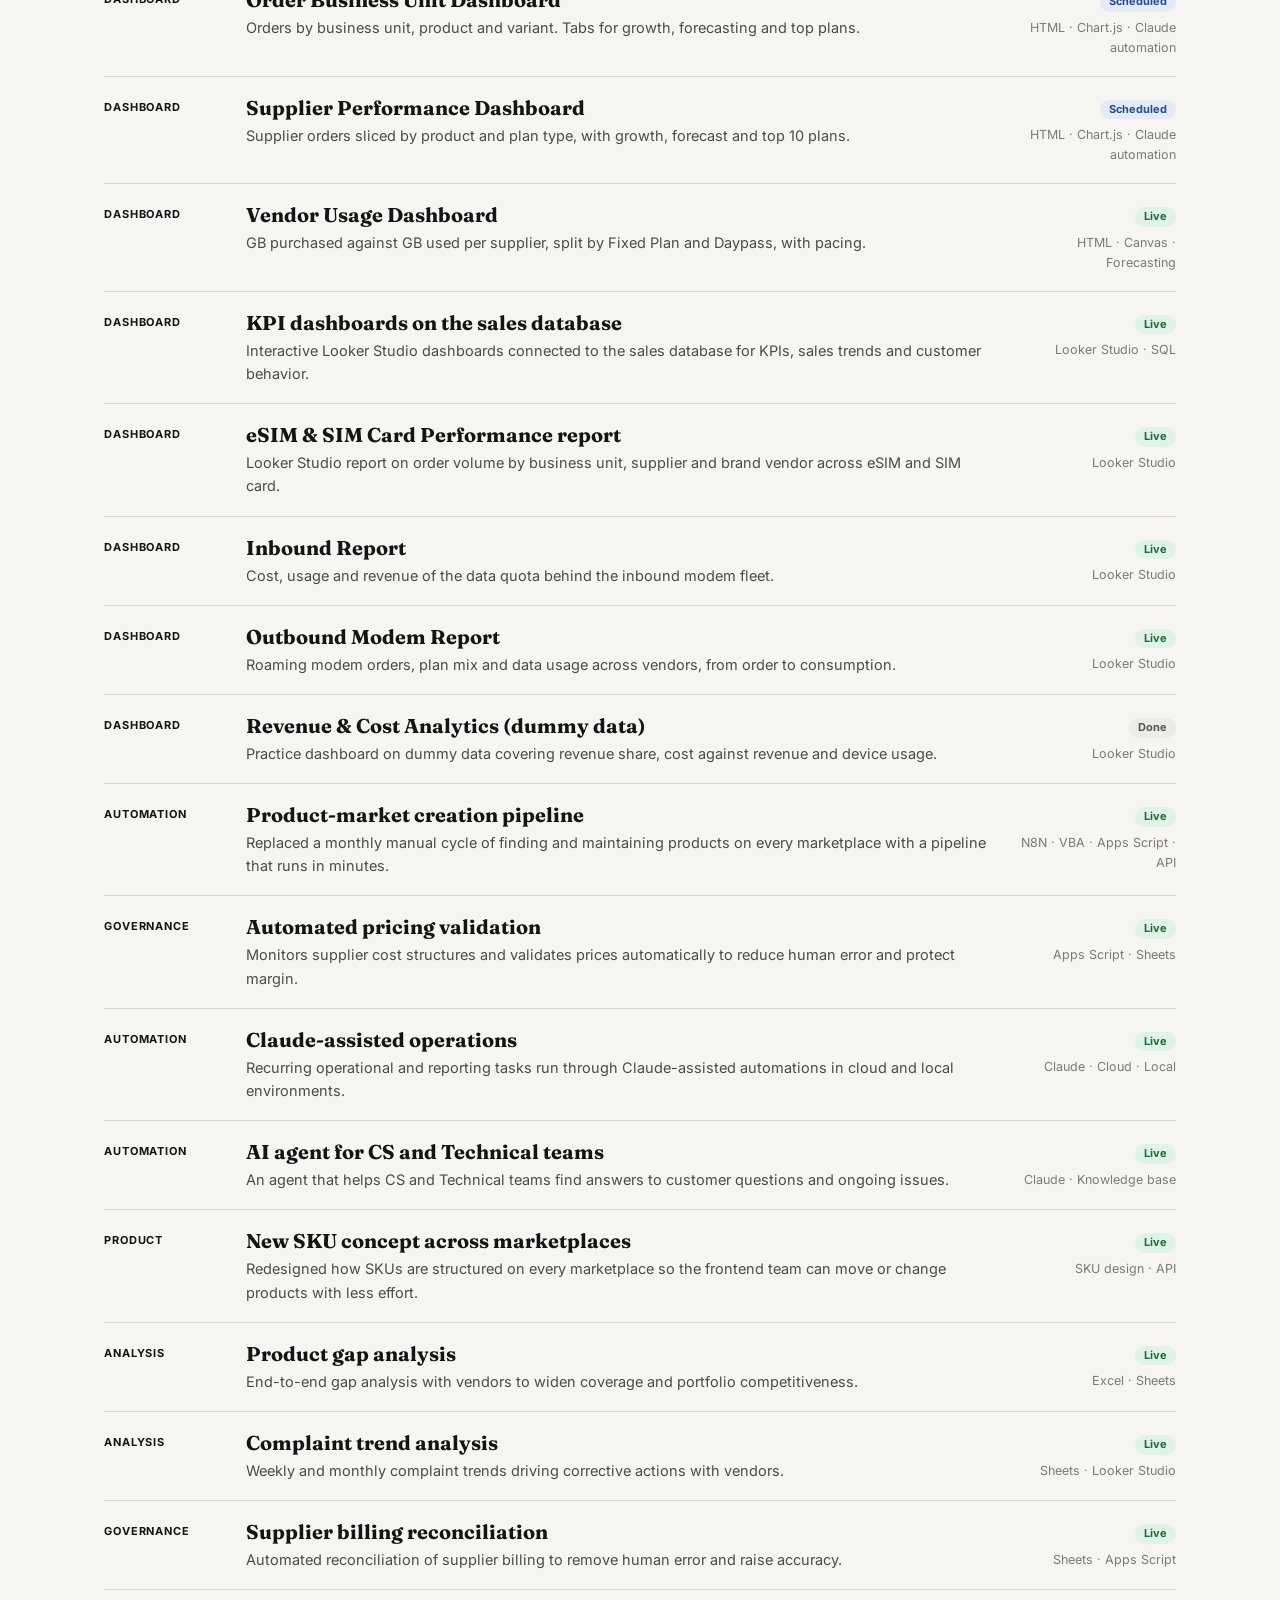
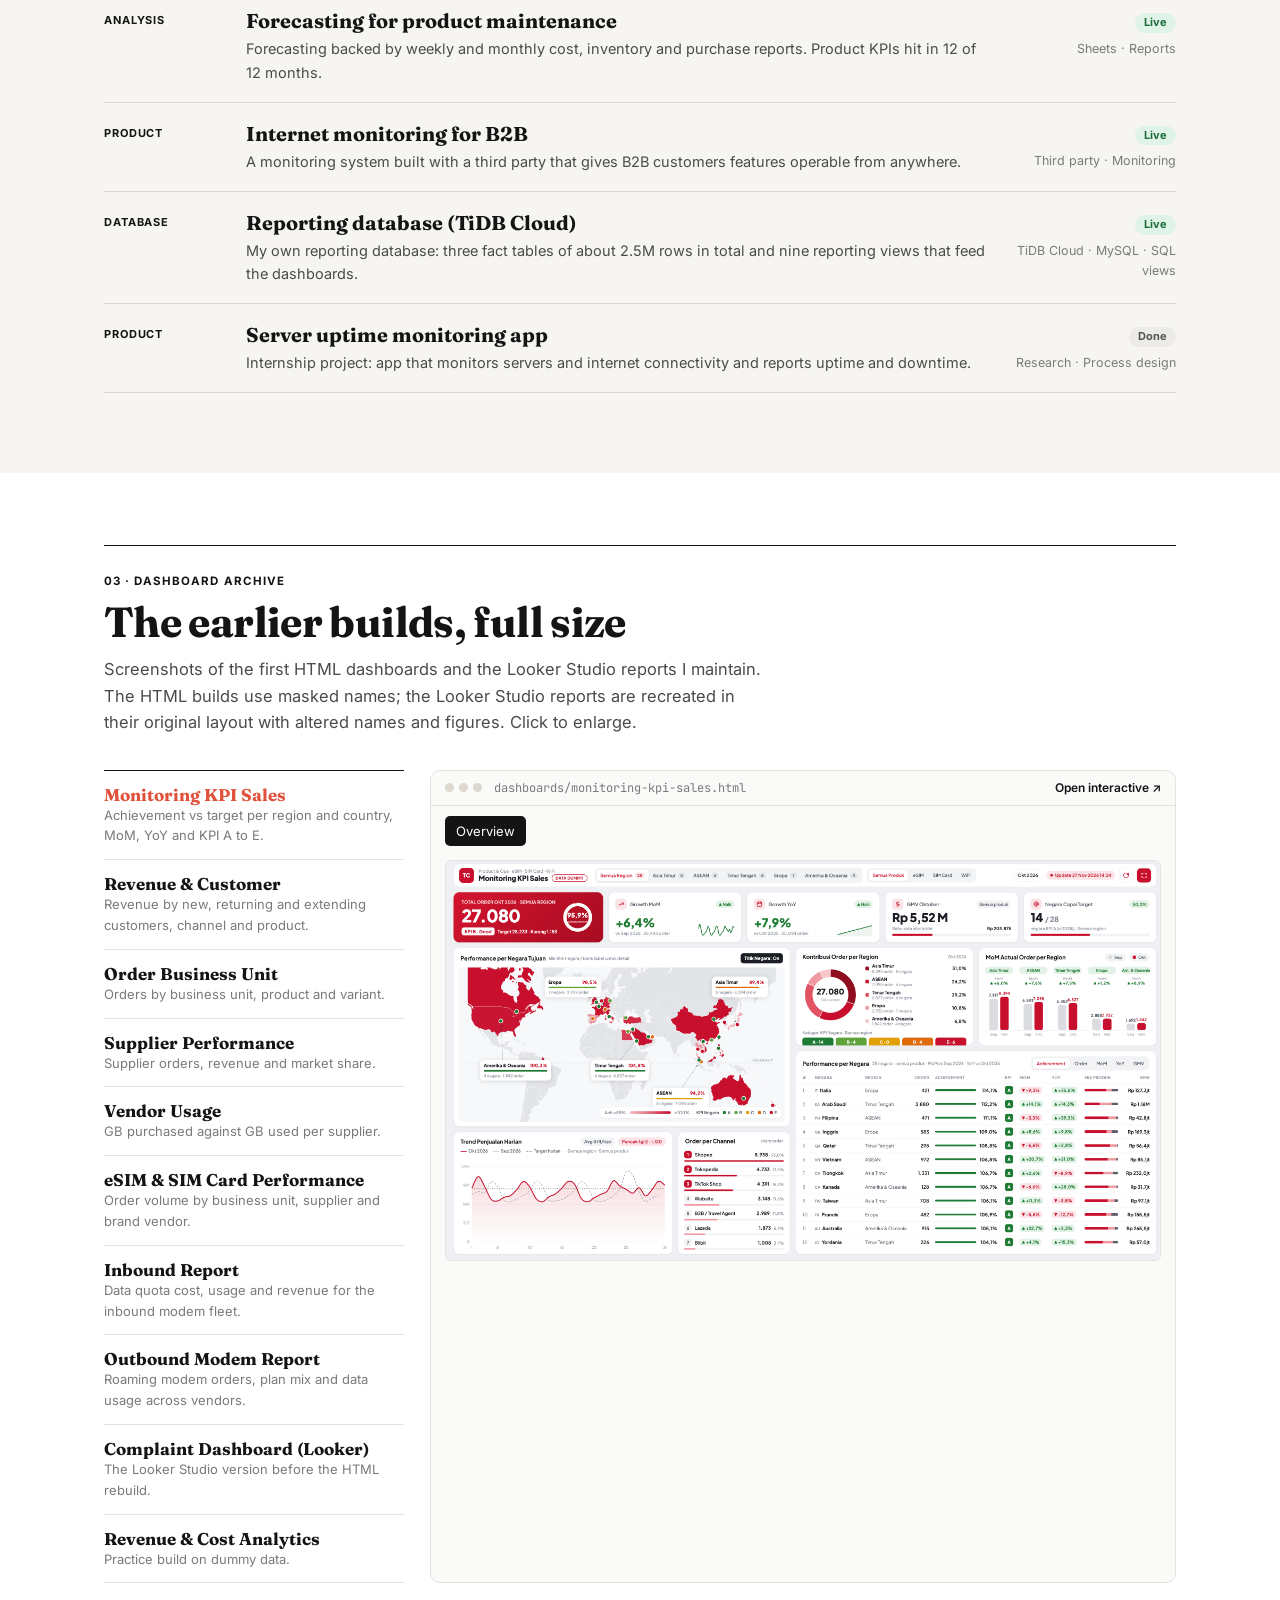
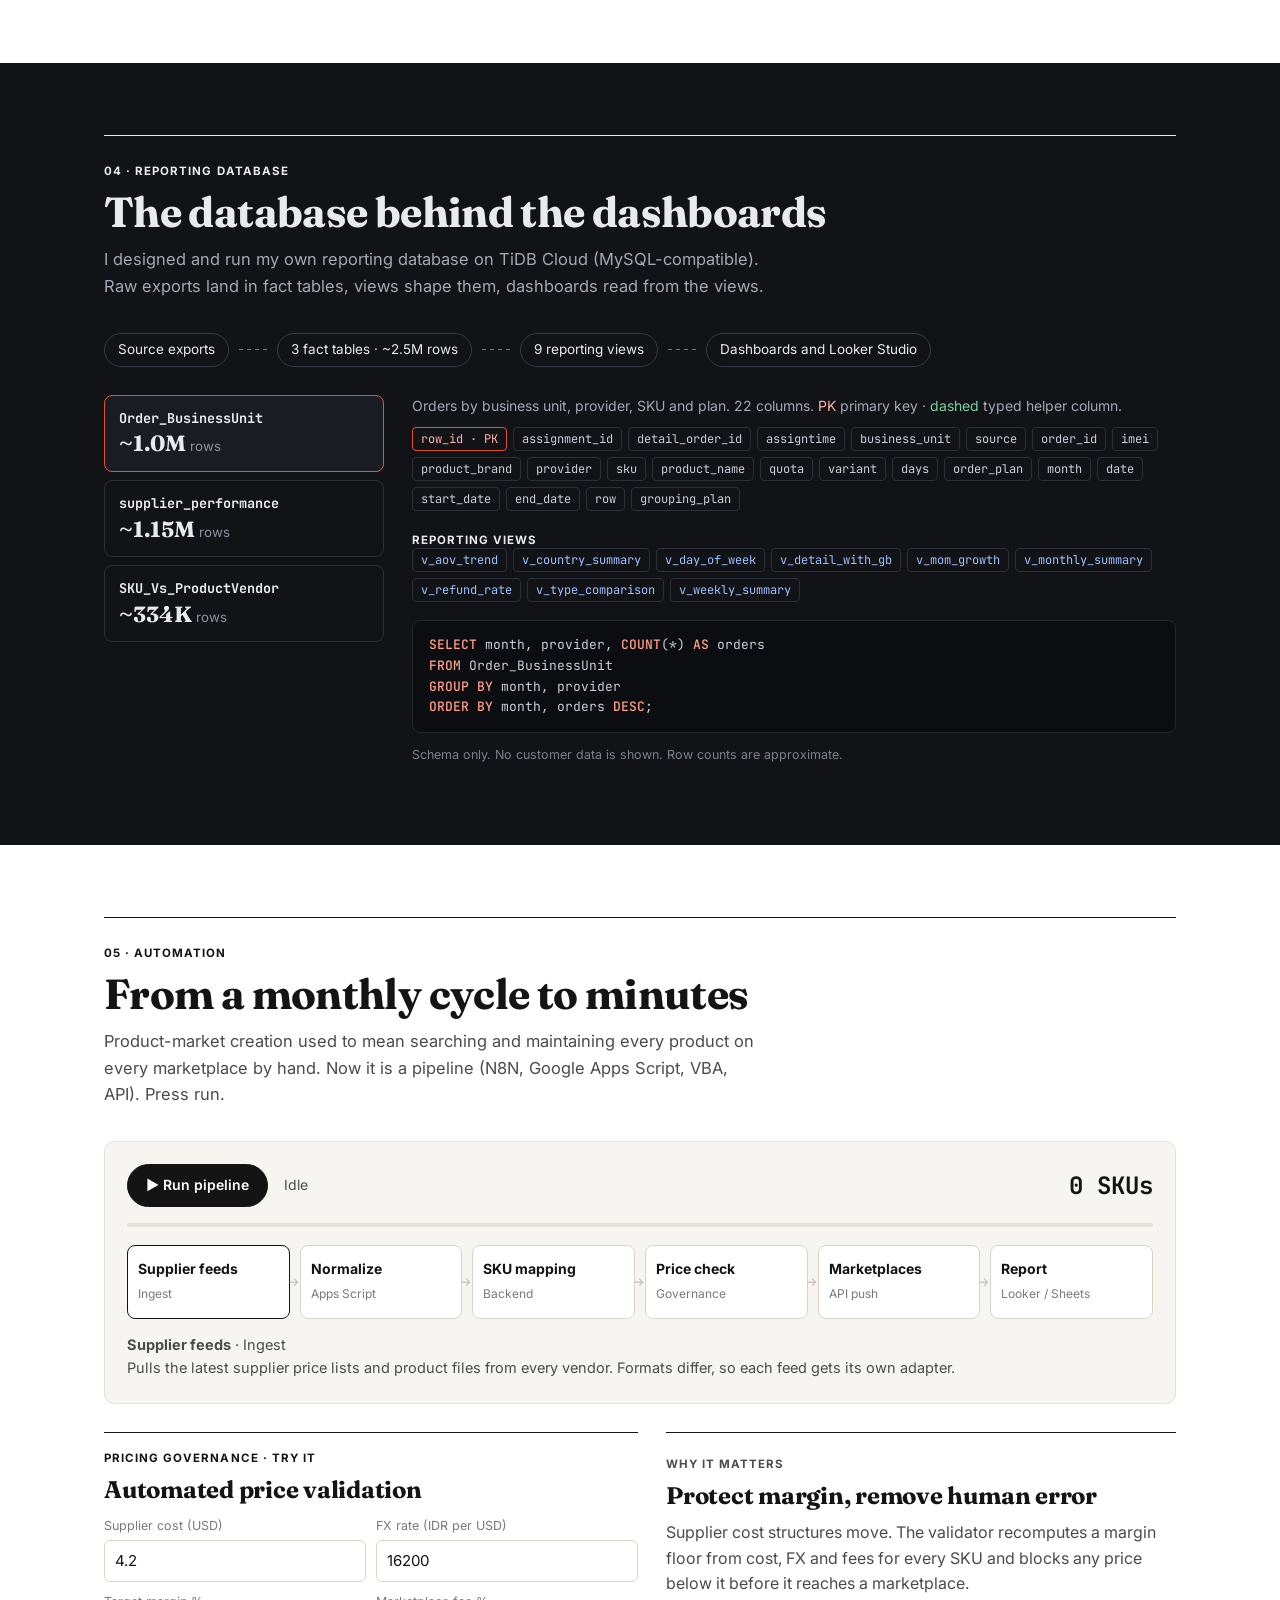
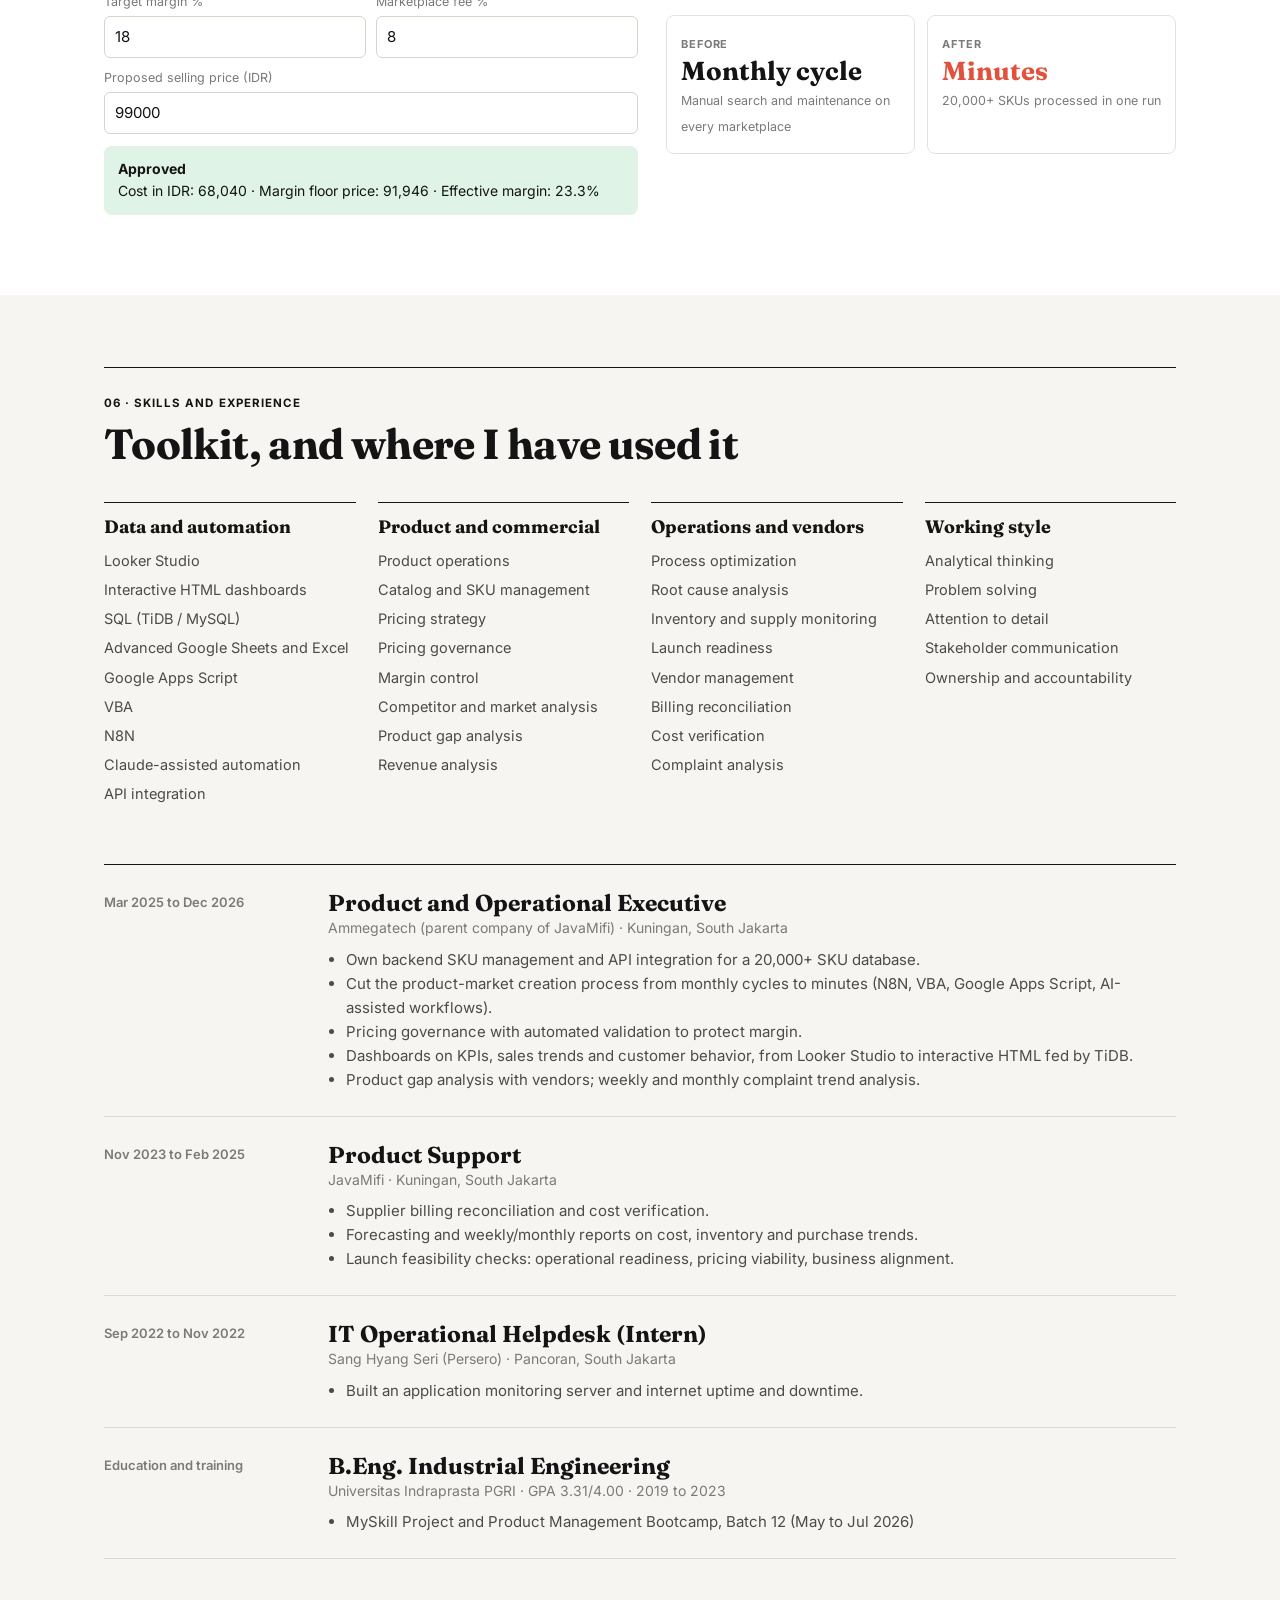
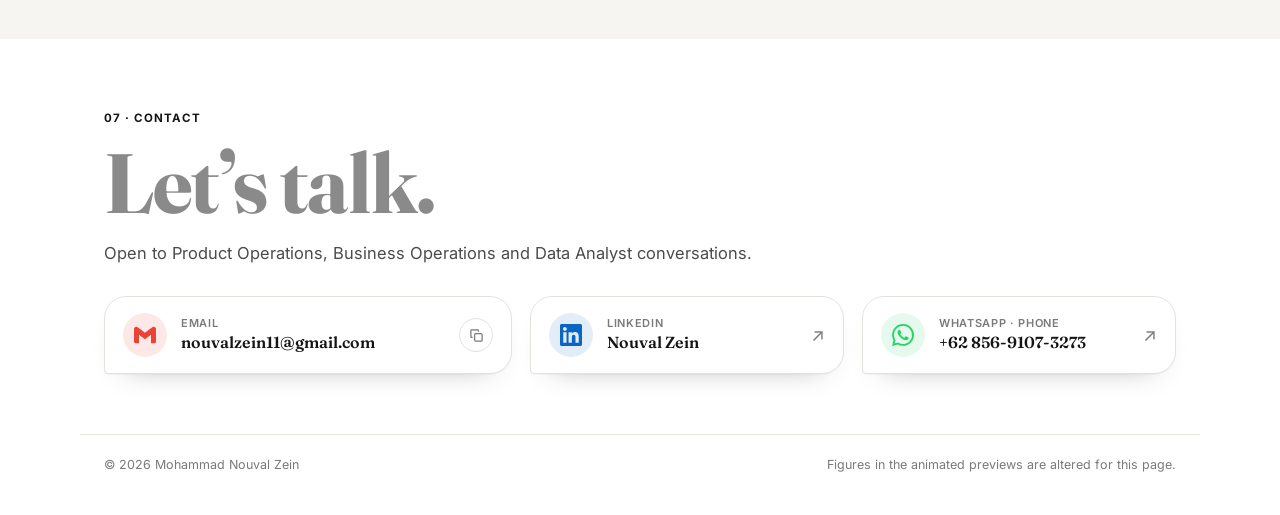
==== commit f2a1388c: "Contact: shorten LinkedIn label so it fits with Fraunces Co-Authored-By: Claude Opus 5.5 <noreply@an" ====
--- a/index.html
+++ b/index.html
@@ -260,7 +260,7 @@
     <div class="bubble b-in">
       <a class="b-link" href="https://linkedin.com/in/mohammadnouvalzein111000" target="_blank" rel="noopener" aria-label="LinkedIn profile"></a>
       <span class="b-ico"><img src="assets/icons/linkedin.svg" alt="" width="22" height="22"></span>
-      <span class="b-txt"><small>LinkedIn</small><b>Mohammad Nouval Zein</b></span>
+      <span class="b-txt"><small>LinkedIn</small><b>Nouval Zein</b></span>
       <span class="b-go" aria-hidden="true">↗</span>
     </div>
     <div class="bubble b-wa">
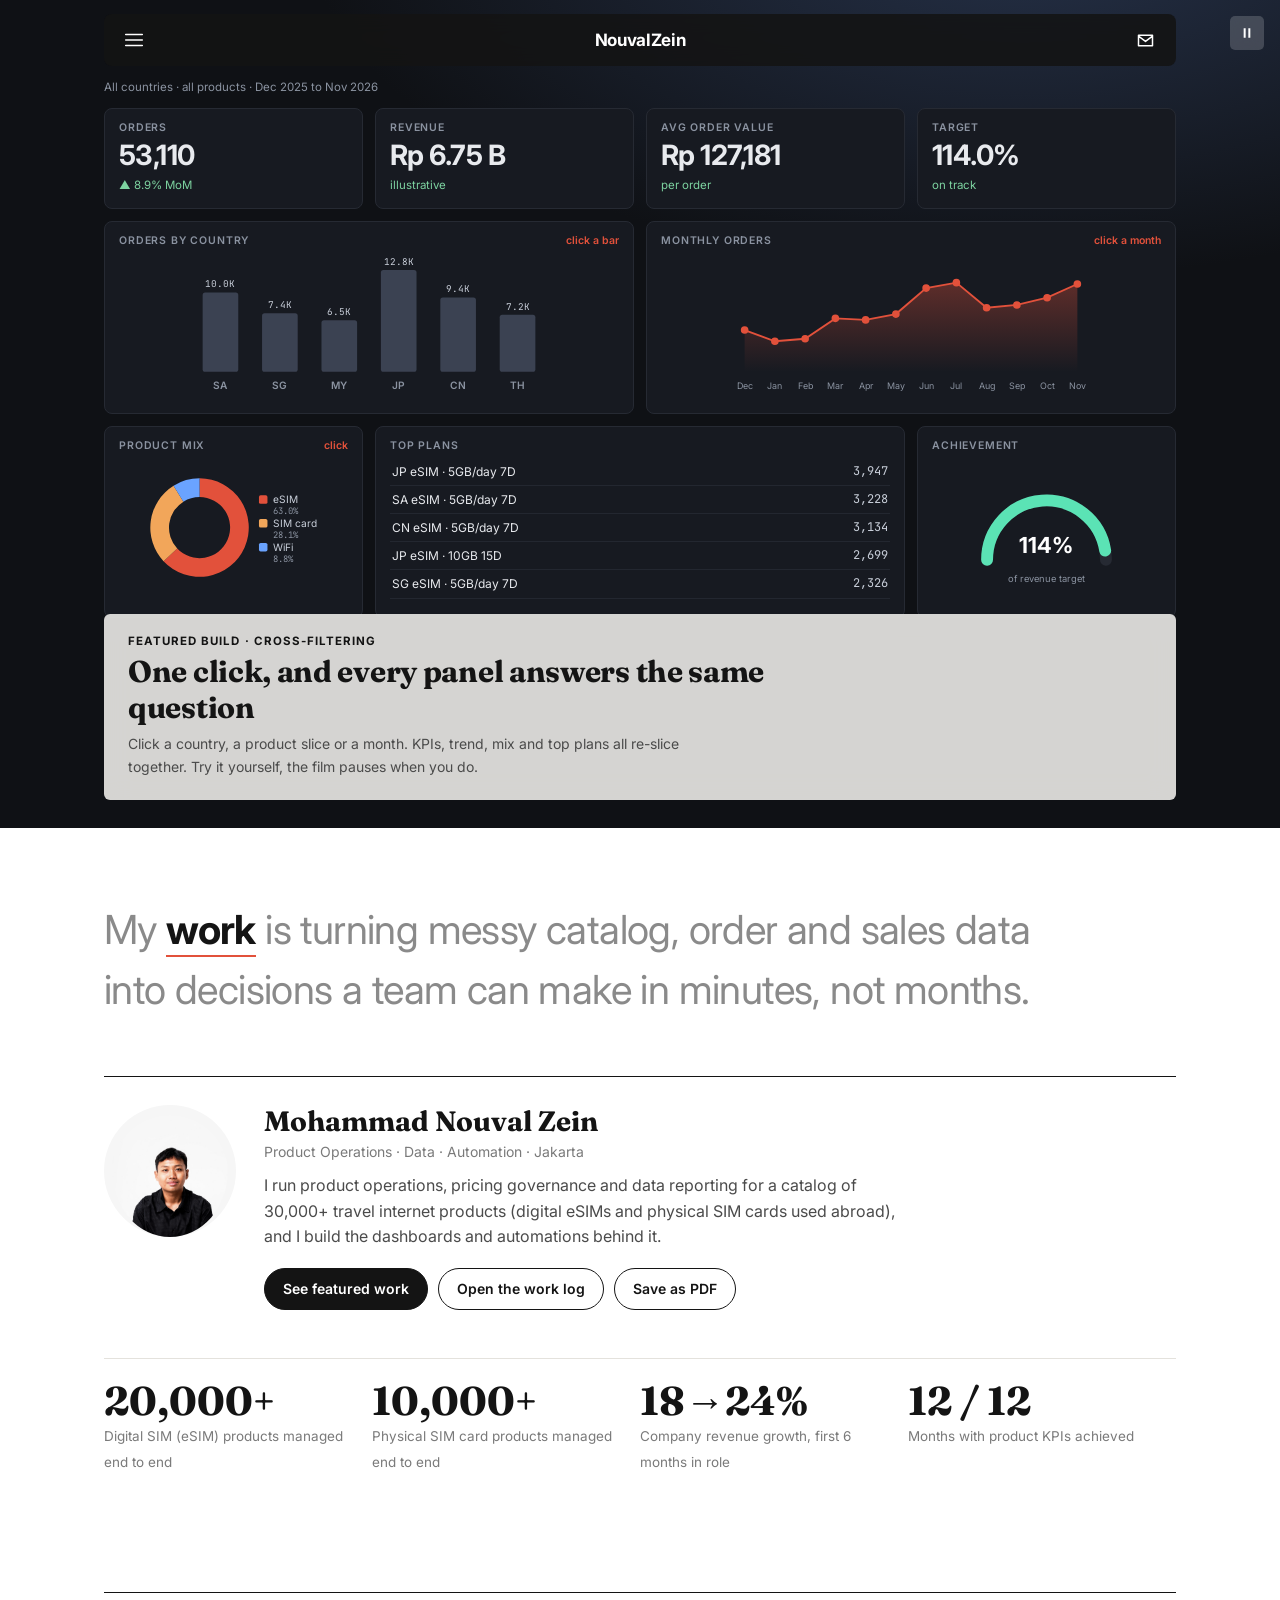
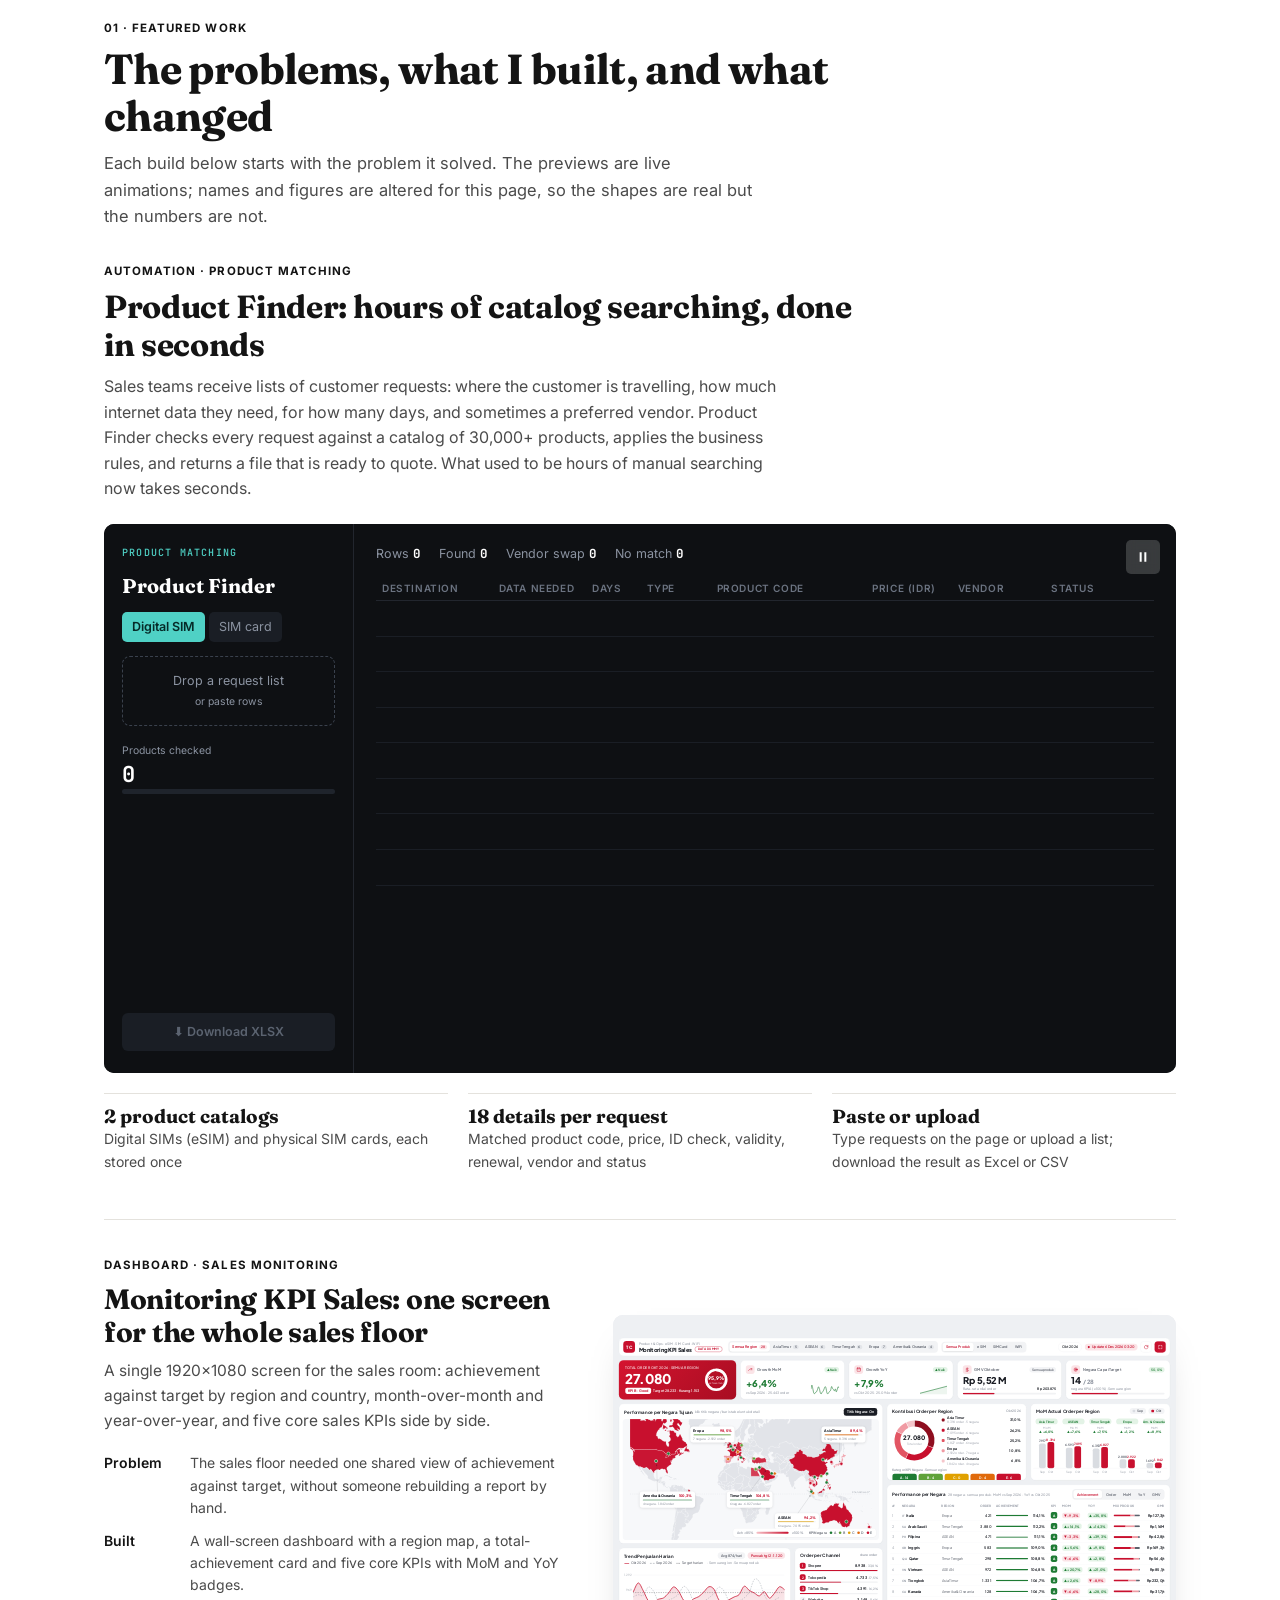
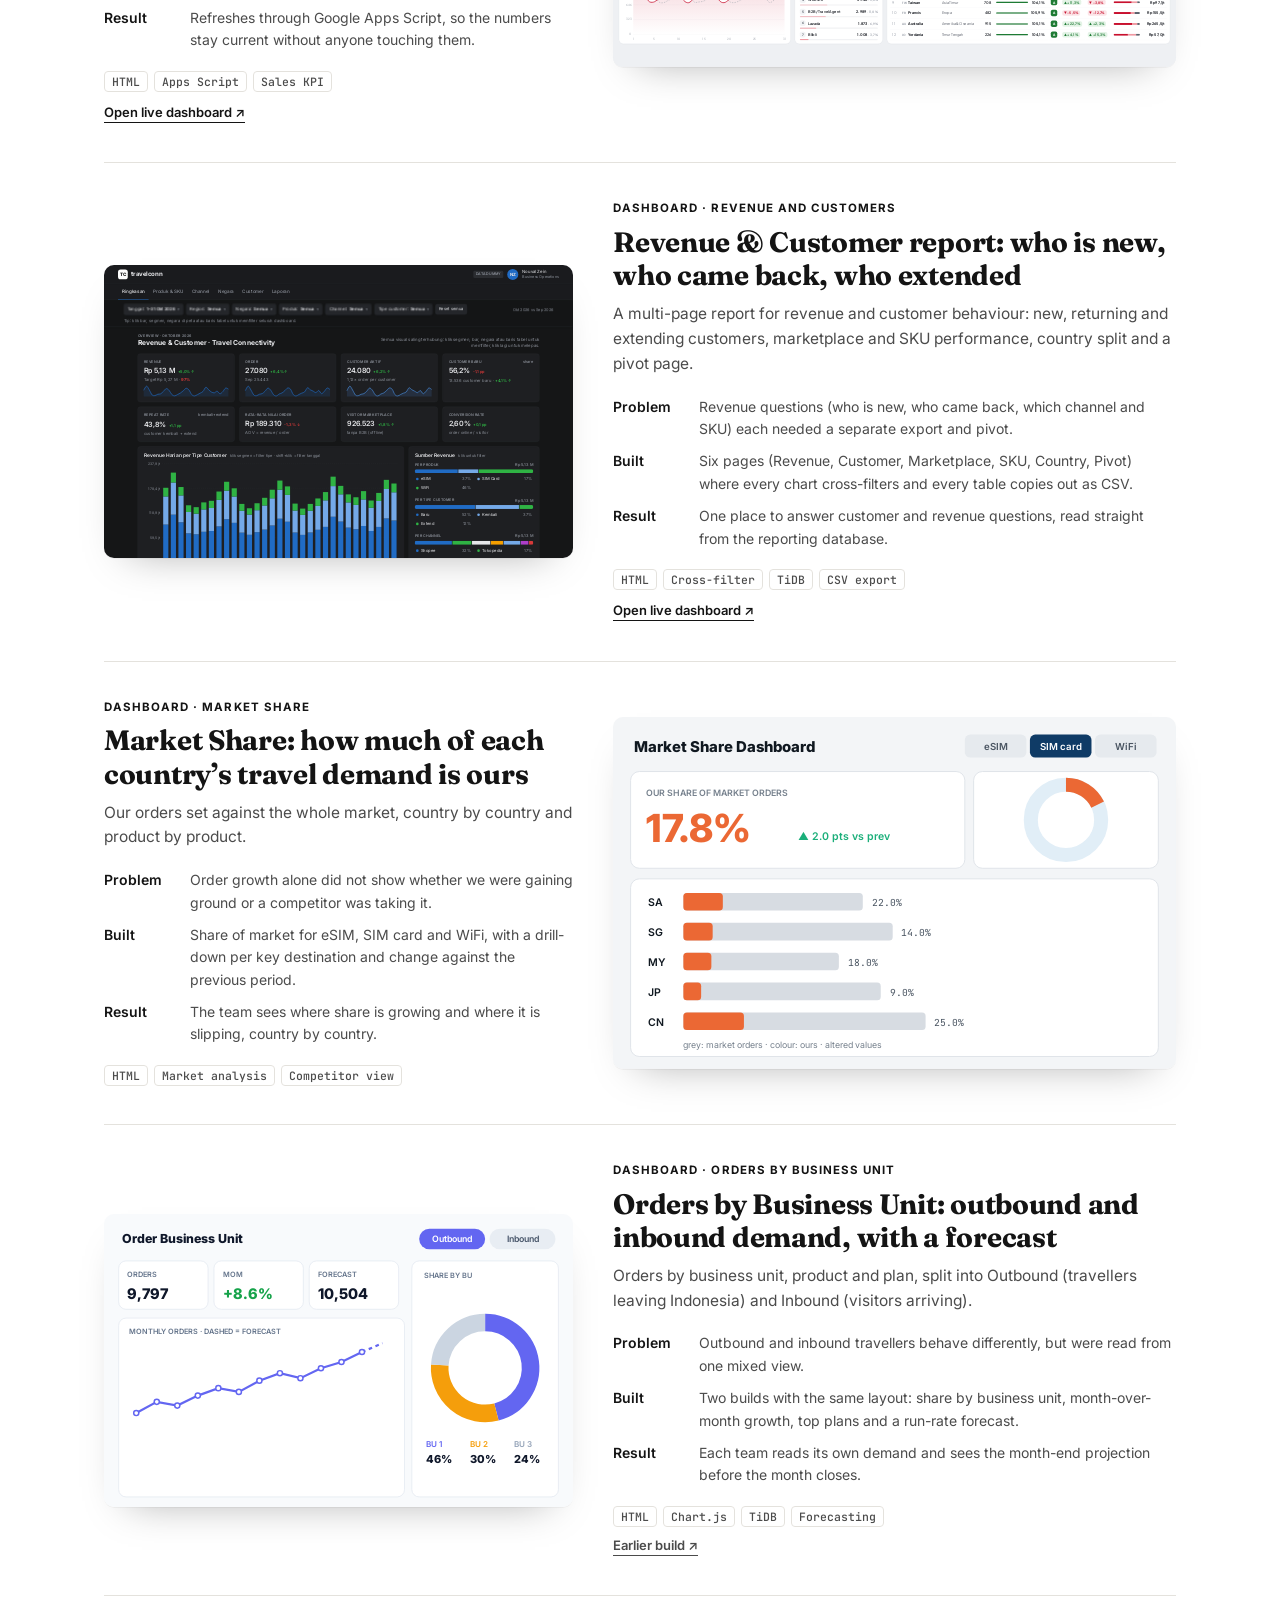
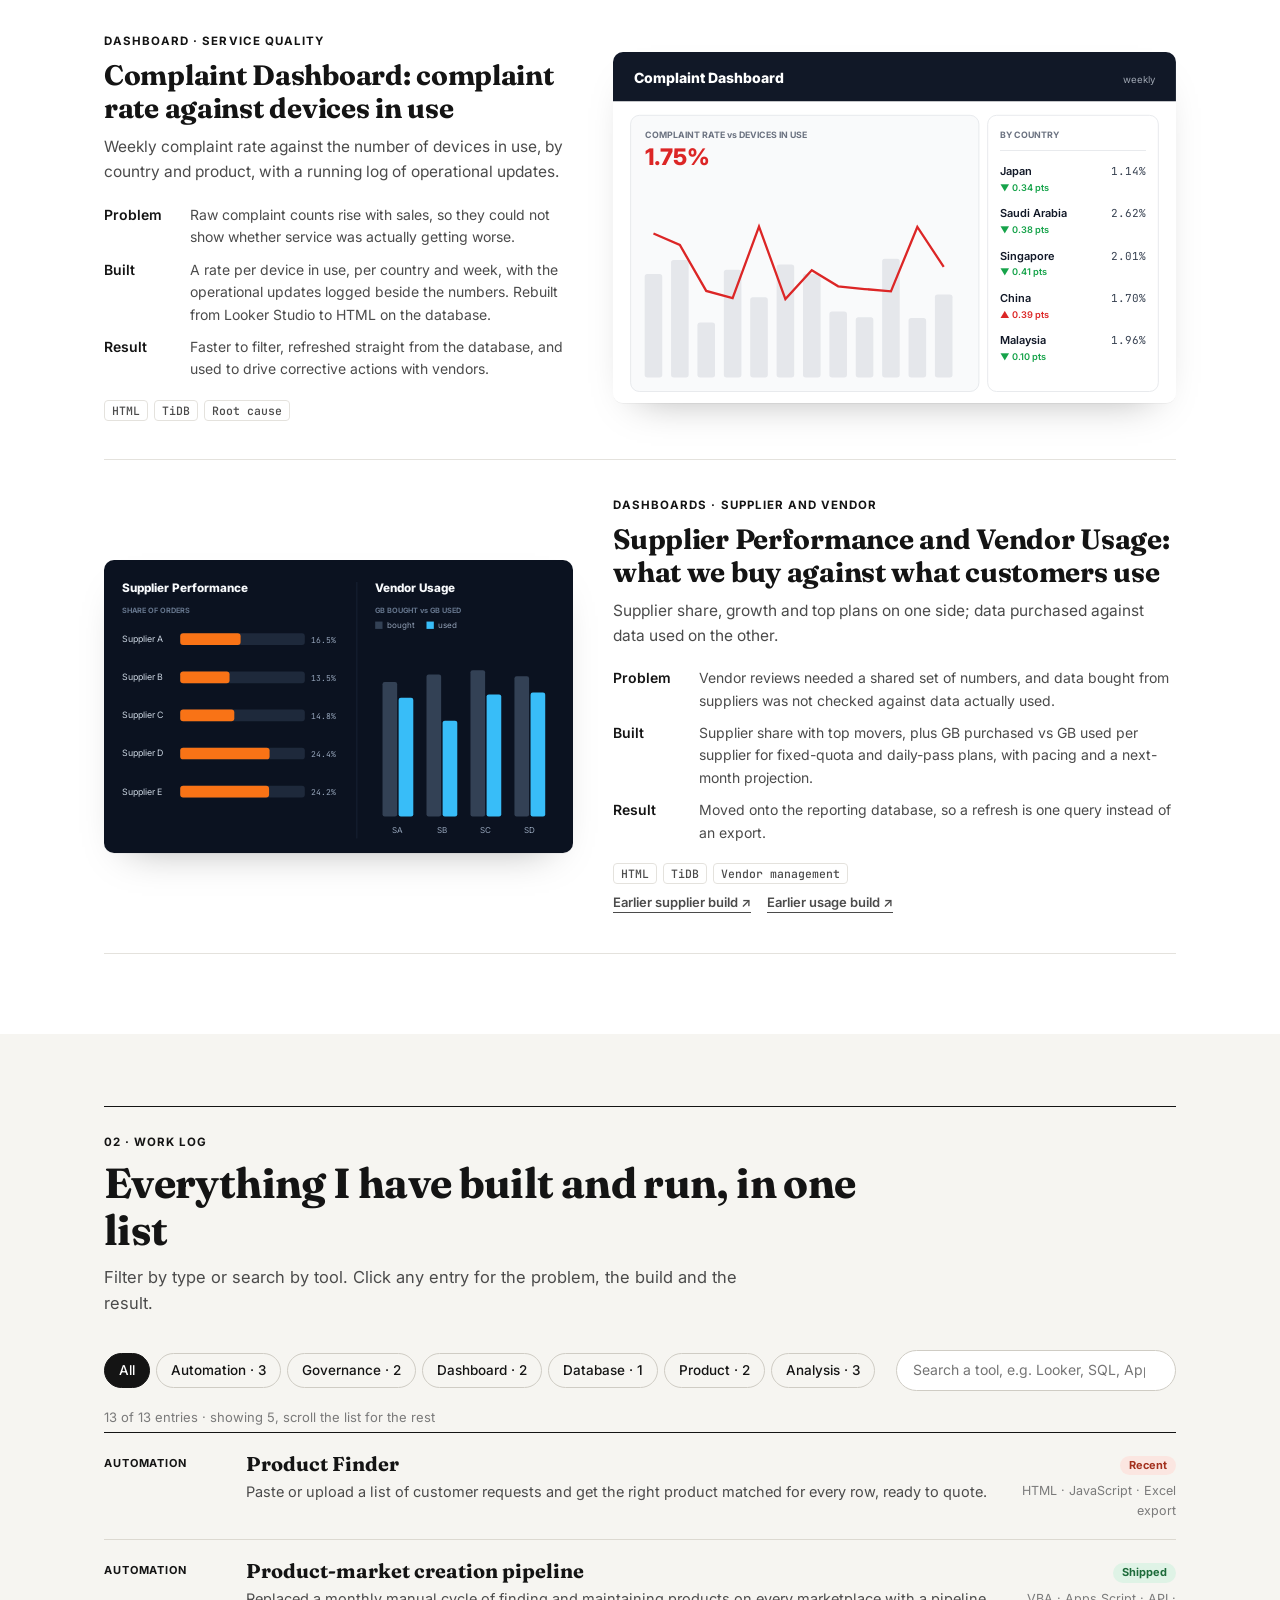
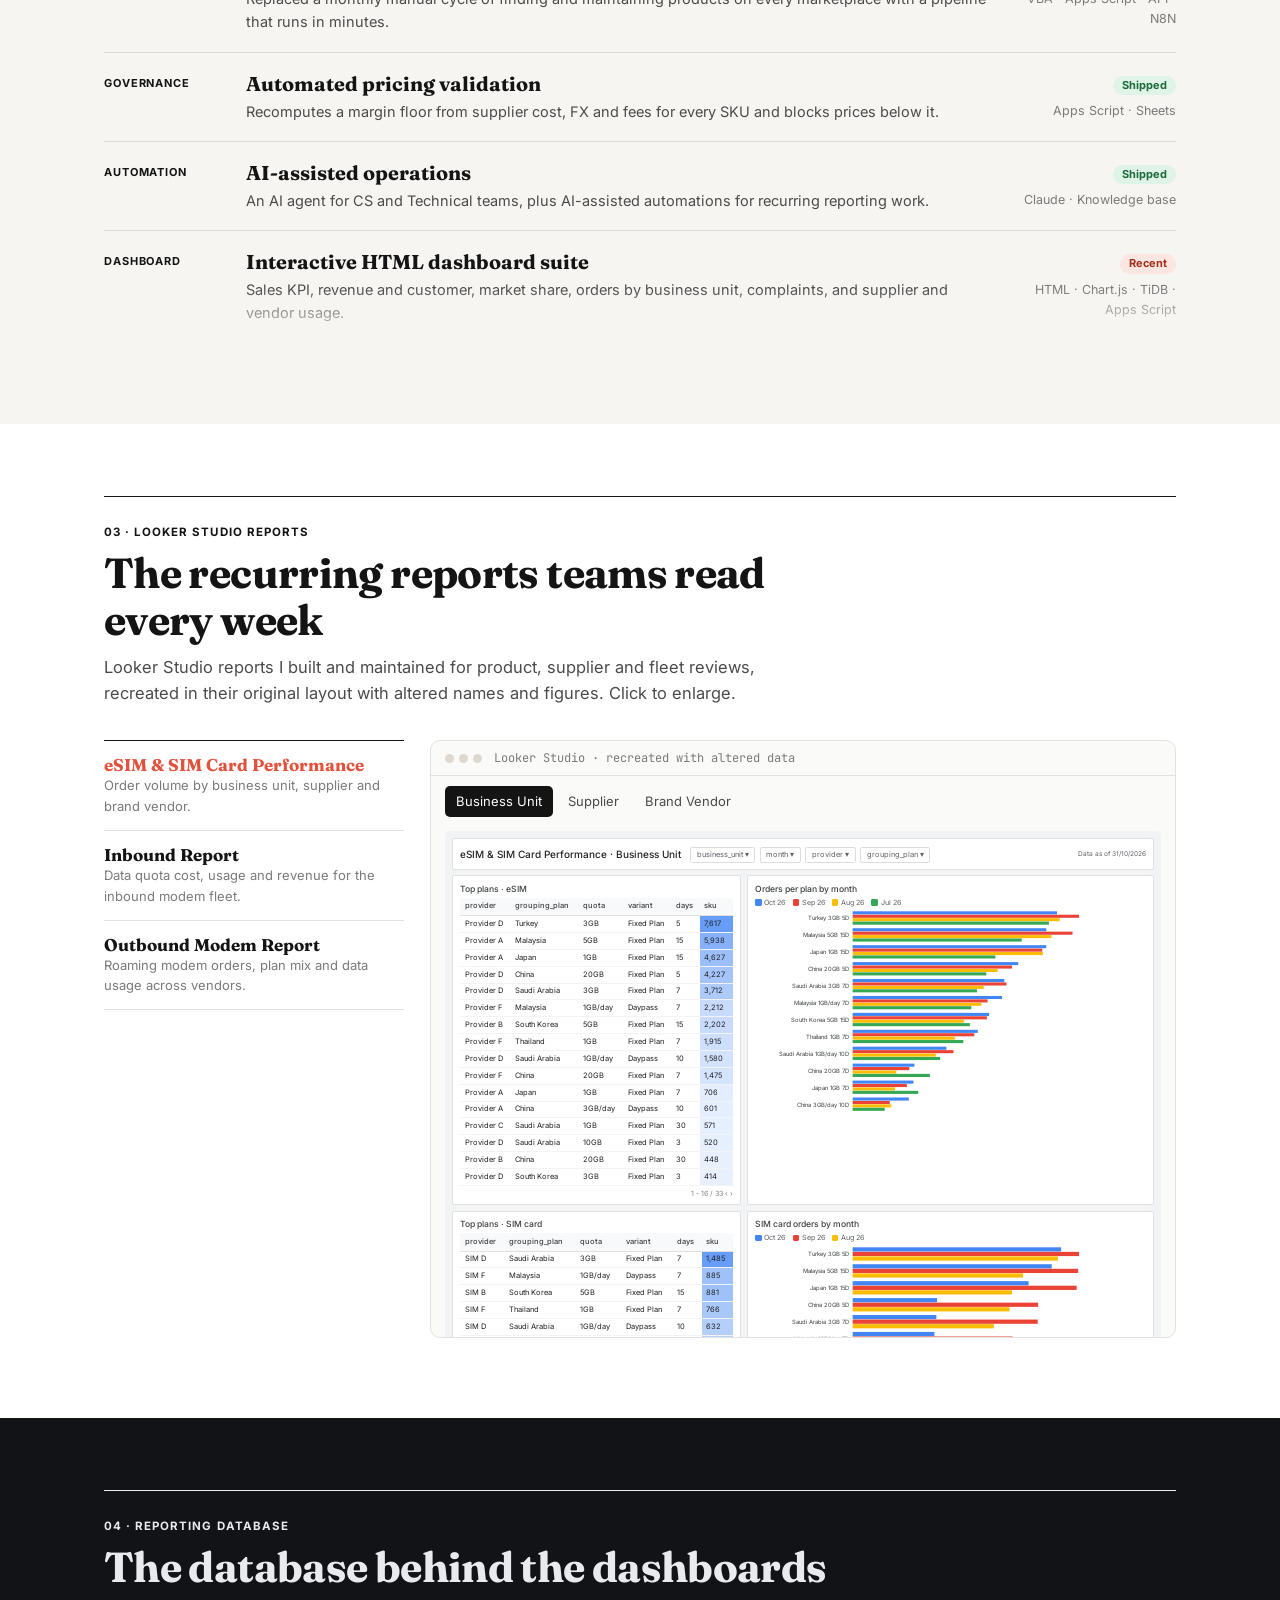
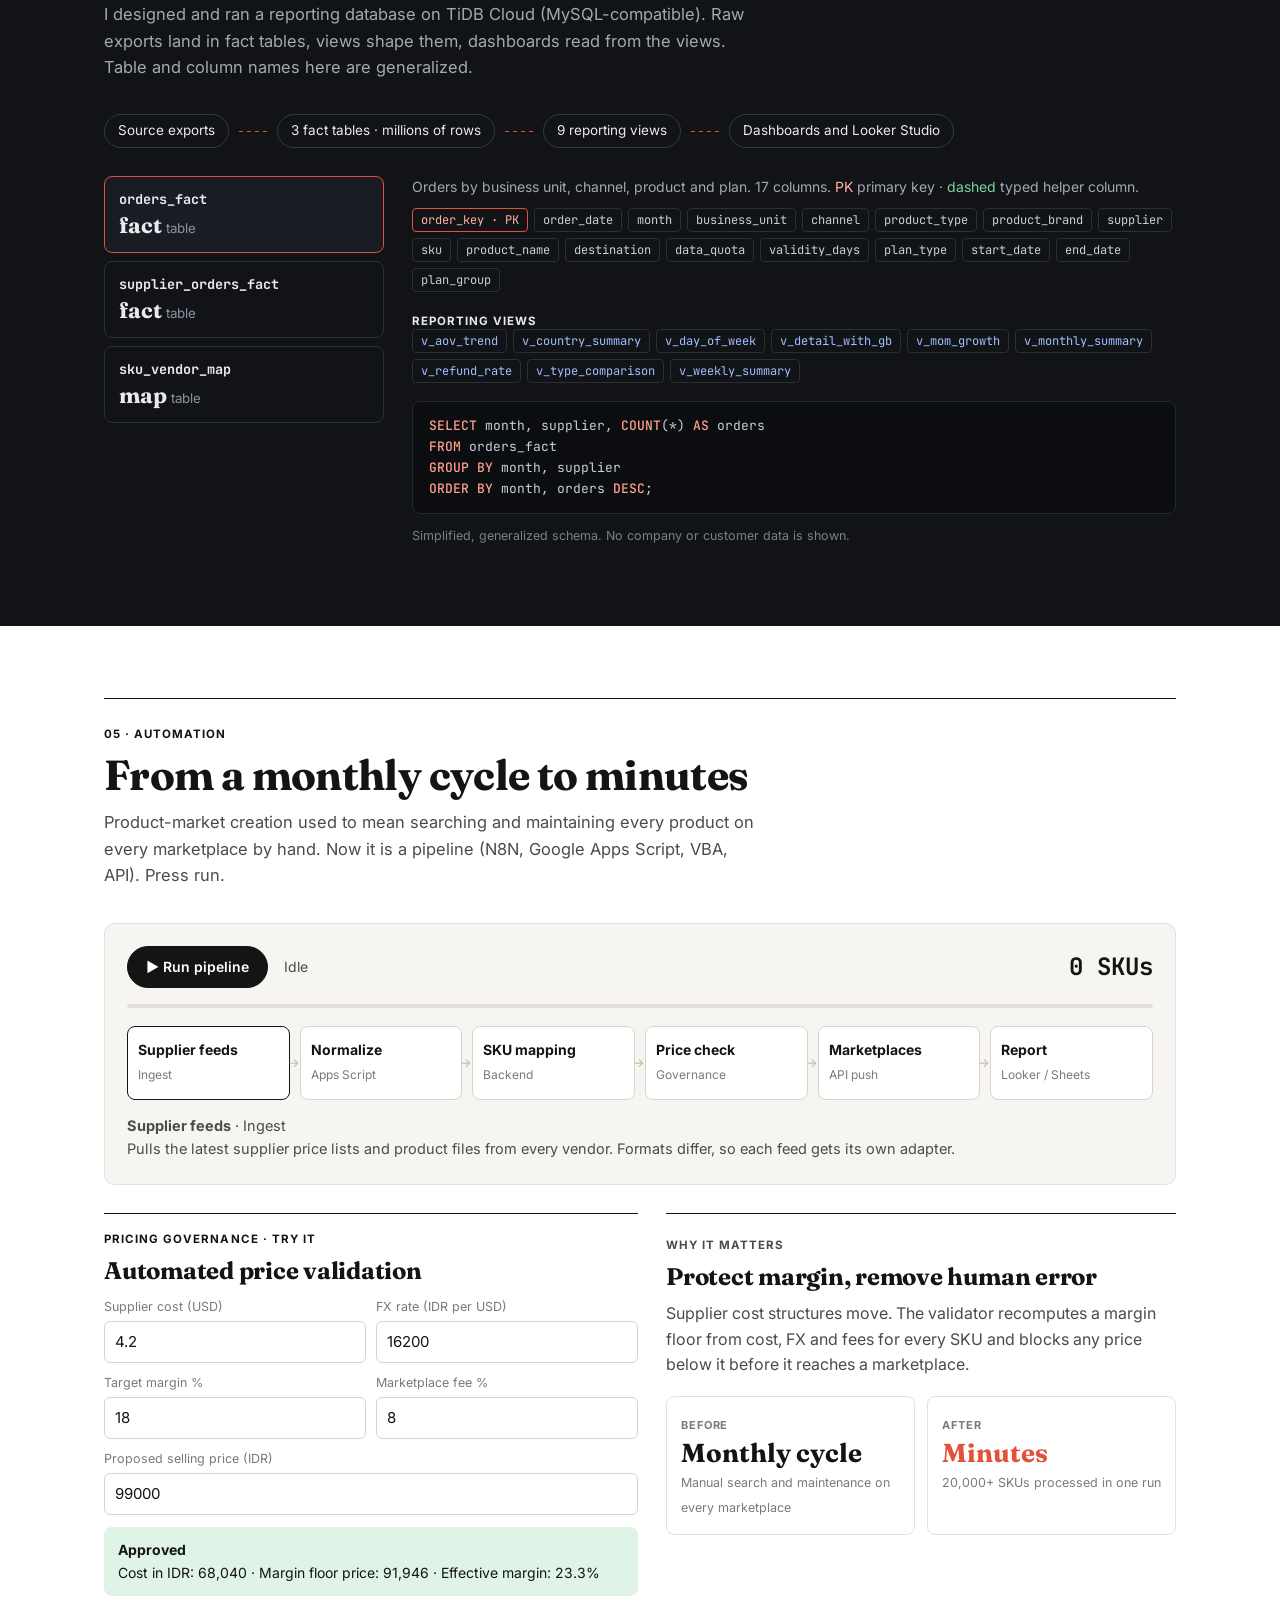
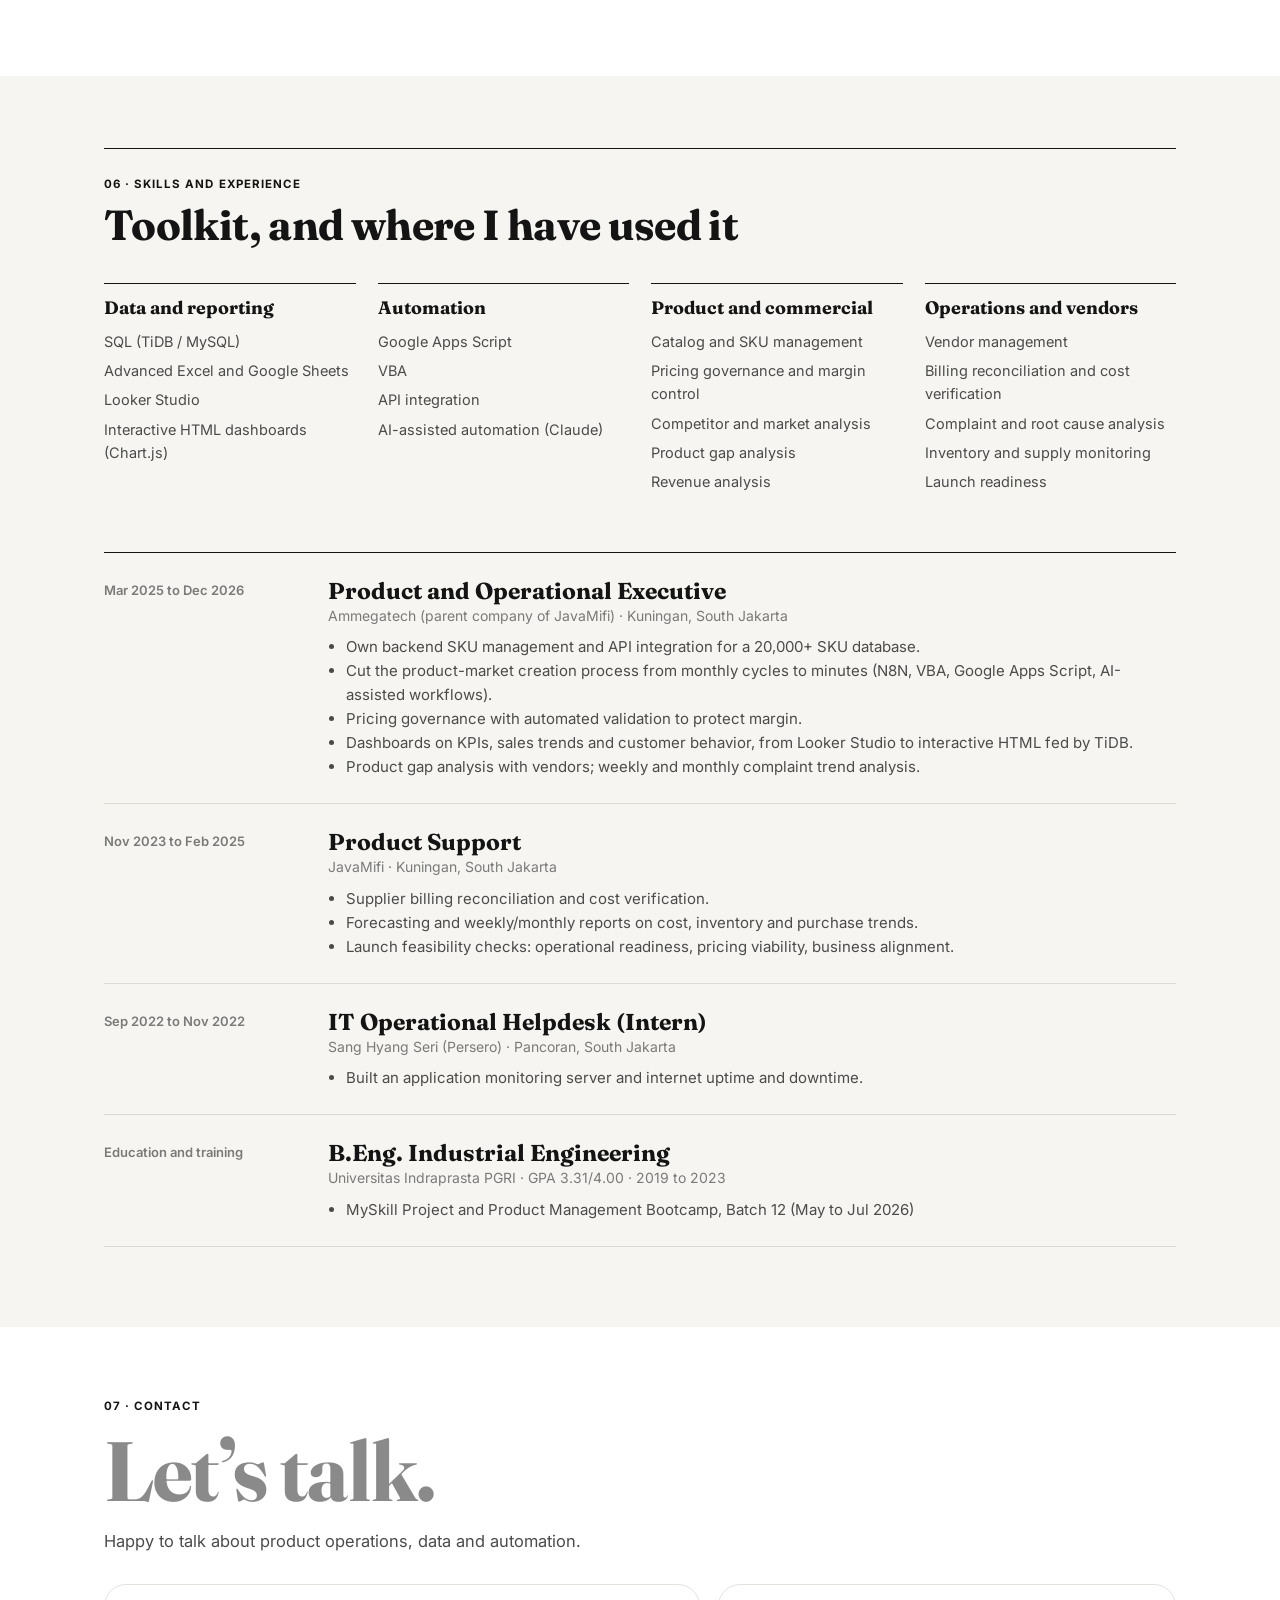
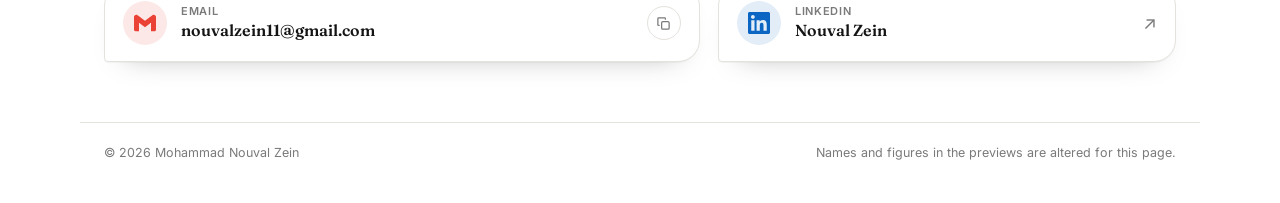
==== commit 916fe64a: "Portfolio cleanup: case-study format, leaner work log, generalized schema - Featured builds rewritte" ====
--- a/index.html
+++ b/index.html
@@ -26,9 +26,9 @@
 <nav class="menu" id="menu" aria-hidden="true">
   <div class="menu-in">
     <p class="kicker">Sections</p>
-    <a href="#builds"><span>01</span>Latest builds</a>
+    <a href="#builds"><span>01</span>Featured work</a>
     <a href="#log"><span>02</span>Work log</a>
-    <a href="#archive"><span>03</span>Dashboard archive</a>
+    <a href="#archive"><span>03</span>Looker Studio reports</a>
     <a href="#db"><span>04</span>Reporting database</a>
     <a href="#auto"><span>05</span>Automation</a>
     <a href="#about"><span>06</span>Skills and experience</a>
@@ -60,7 +60,7 @@
       <p class="role">Product Operations · Data · Automation · Jakarta</p>
       <p class="lede">I run product operations, pricing governance and data reporting for a catalog of 30,000+ travel internet products (digital eSIMs and physical SIM cards used abroad), and I build the dashboards and automations behind it.</p>
       <div class="ctas">
-        <a class="btn dark" href="#builds">See the latest builds</a>
+        <a class="btn dark" href="#builds">See featured work</a>
         <a class="btn" href="#log">Open the work log</a>
         <button class="btn" id="pdfBtn" type="button">Save as PDF</button>
       </div>
@@ -76,9 +76,9 @@
 
 <section class="wrap builds" id="builds">
   <div class="sec-head">
-    <p class="kicker">01 · Latest builds · Nov 2026</p>
-    <h2 class="sec-title">New dashboards and one automation, rebuilt this month</h2>
-    <p class="dek">Rebuilt as interactive HTML. The previews below are live animations; every figure in them has been altered for this page, so the shapes are real but the numbers are not.</p>
+    <p class="kicker">01 · Featured work</p>
+    <h2 class="sec-title">The problems, what I built, and what changed</h2>
+    <p class="dek">Each build below starts with the problem it solved. The previews are live animations; names and figures are altered for this page, so the shapes are real but the numbers are not.</p>
   </div>
 
   <article class="story feature">
@@ -103,12 +103,12 @@
   <div class="wrap">
     <div class="sec-head">
       <p class="kicker">02 · Work log</p>
-      <h2 class="sec-title">Everything I have built and run</h2>
-      <p class="dek">Filter by type or search by tool. Click any entry for the story.</p>
+      <h2 class="sec-title">Everything I have built and run, in one list</h2>
+      <p class="dek">Filter by type or search by tool. Click any entry for the problem, the build and the result.</p>
     </div>
     <div class="log-tools">
       <div class="chips" id="logChips"></div>
-      <input id="logSearch" type="search" placeholder="Search a tool, e.g. Looker, N8N, SQL" aria-label="Search the work log">
+      <input id="logSearch" type="search" placeholder="Search a tool, e.g. Looker, SQL, Apps Script" aria-label="Search the work log">
     </div>
     <p class="log-count" id="logCount"></p>
     <div class="log-list" id="logList"></div>
@@ -117,9 +117,9 @@
 
 <section class="wrap" id="archive">
   <div class="sec-head">
-    <p class="kicker">03 · Dashboard archive</p>
-    <h2 class="sec-title">The earlier builds, full size</h2>
-    <p class="dek">Screenshots of the first HTML dashboards and the Looker Studio reports I maintain. The HTML builds use masked names; the Looker Studio reports are recreated in their original layout with altered names and figures. Click to enlarge.</p>
+    <p class="kicker">03 · Looker Studio reports</p>
+    <h2 class="sec-title">The recurring reports teams read every week</h2>
+    <p class="dek">Looker Studio reports I built and maintained for product, supplier and fleet reviews, recreated in their original layout with altered names and figures. Click to enlarge.</p>
   </div>
   <div class="archive">
     <div class="arc-list" id="arcList"></div>
@@ -136,9 +136,9 @@
     <div class="sec-head">
       <p class="kicker">04 · Reporting database</p>
       <h2 class="sec-title">The database behind the dashboards</h2>
-      <p class="dek">I designed and run my own reporting database on TiDB Cloud (MySQL-compatible). Raw exports land in fact tables, views shape them, dashboards read from the views.</p>
-    </div>
-    <div class="flowline"><span>Source exports</span><i></i><span>3 fact tables · ~2.5M rows</span><i></i><span>9 reporting views</span><i></i><span>Dashboards and Looker Studio</span></div>
+      <p class="dek">I designed and ran a reporting database on TiDB Cloud (MySQL-compatible). Raw exports land in fact tables, views shape them, dashboards read from the views. Table and column names here are generalized.</p>
+    </div>
+    <div class="flowline"><span>Source exports</span><i></i><span>3 fact tables · millions of rows</span><i></i><span>9 reporting views</span><i></i><span>Dashboards and Looker Studio</span></div>
     <div class="dbx">
       <div class="tbls" id="tbls"></div>
       <div>
@@ -147,7 +147,7 @@
         <p class="kicker" style="margin-top:22px">Reporting views</p>
         <div class="cols views" id="views"></div>
         <pre class="sql" id="sql"></pre>
-        <p class="note">Schema only. No customer data is shown. Row counts are approximate.</p>
+        <p class="note">Simplified, generalized schema. No company or customer data is shown.</p>
       </div>
     </div>
   </div>
@@ -249,7 +249,7 @@
 <section class="wrap contact" id="contact">
   <p class="kicker">07 · Contact</p>
   <h2 class="sec-title big">Let’s talk.</h2>
-  <p class="dek">Open to Product Operations, Business Operations and Data Analyst conversations.</p>
+  <p class="dek">Happy to talk about product operations, data and automation.</p>
   <div class="contact-row">
     <div class="bubble b-mail">
       <a class="b-link" href="mailto:nouvalzein11@gmail.com" aria-label="Email nouvalzein11@gmail.com"></a>
@@ -263,7 +263,7 @@
       <span class="b-txt"><small>LinkedIn</small><b>Nouval Zein</b></span>
       <span class="b-go" aria-hidden="true">↗</span>
     </div>
-    <div class="bubble b-wa">
+    <div class="bubble b-wa print-only">
       <a class="b-link" href="https://wa.me/6285691073273" target="_blank" rel="noopener" aria-label="WhatsApp +62 856-9107-3273"></a>
       <span class="b-ico"><img src="assets/icons/whatsapp.svg" alt="" width="22" height="22"></span>
       <span class="b-txt"><small>WhatsApp · Phone</small><b>+62 856-9107-3273</b></span>
@@ -276,7 +276,7 @@
 
 <footer class="foot wrap">
   <span>© 2026 Mohammad Nouval Zein</span>
-  <span>Figures in the animated previews are altered for this page.</span>
+  <span>Names and figures in the previews are altered for this page.</span>
 </footer>
 
 <div class="modal" id="modal" aria-hidden="true">
--- a/style.css
+++ b/style.css
@@ -154,7 +154,8 @@
 .chips button.on{background:var(--ink);border-color:var(--ink);color:#fff}
 #logSearch{border:1px solid #cfccc4;border-radius:999px;padding:8px 16px;font:inherit;font-size:14px;min-width:280px;background:#fff}
 .log-count{font-size:13px;color:var(--mute);margin:16px 0 4px}
-.log-list{border-top:1px solid var(--rule)}
+.log-list{border-top:1px solid var(--rule);overflow-y:auto;overscroll-behavior:contain;scrollbar-width:thin;scrollbar-color:#cfccc4 transparent}
+.log-list.more{-webkit-mask-image:linear-gradient(#000 calc(100% - 56px),transparent);mask-image:linear-gradient(#000 calc(100% - 56px),transparent)}
 .entry{display:grid;grid-template-columns:120px 1fr 160px;gap:22px;padding:18px 0;border-bottom:1px solid #dcd9d1;cursor:pointer;align-items:start;transition:padding .25s}
 .entry:hover{padding-left:8px}
 .entry:hover h3{color:var(--accent)}
@@ -260,7 +261,7 @@
 @media(max-width:760px){.timeline article{grid-template-columns:1fr;gap:4px}}
 .contact{padding-top:72px;padding-bottom:60px}
 .contact .sec-title{margin-top:10px}
-.contact-row{display:grid;grid-template-columns:minmax(0,1.3fr) minmax(0,1fr) minmax(0,1fr);gap:18px;margin-top:30px}
+.contact-row{display:grid;grid-template-columns:minmax(0,1.3fr) minmax(0,1fr);gap:18px;margin-top:30px}
 .bubble{--c:#141414;position:relative;display:flex;align-items:center;gap:14px;padding:16px 18px;background:#fff;border:1px solid var(--line);
   border-radius:22px 22px 22px 4px;box-shadow:0 1px 0 rgba(0,0,0,.03),0 14px 30px -22px rgba(0,0,0,.35);
   transition:transform .25s ease,box-shadow .25s ease,border-color .25s ease;opacity:0;animation:bubIn .5s cubic-bezier(.2,.8,.2,1) forwards}
@@ -289,7 +290,9 @@
 .rv{opacity:0;transform:translateY(22px);transition:opacity .8s ease,transform .8s ease}
 .rv.in{opacity:1;transform:none}
 @media(prefers-reduced-motion:reduce){*,*:before,*:after{animation:none!important;transition:none!important}.rv{opacity:1;transform:none}}
+.print-only{display:none!important}
 @media print{
+  .print-only{display:flex!important}
   .nav,.menu,.playbtn,.cursor,.modal,.lb,#runBtn,.ctas,.log-tools,.arc-tabs{display:none!important}
   .hero{display:none}
   .band,.band.dark{background:#fff!important;color:#000!important;padding:20px 0}
@@ -297,6 +300,7 @@
   .film,.mini{break-inside:avoid}
   .arc-body{height:auto;overflow:visible}
   .rv{opacity:1;transform:none}
+  .log-list{max-height:none!important;overflow:visible!important;-webkit-mask-image:none!important;mask-image:none!important}
   .entry,.srow,.timeline article{break-inside:avoid}
 }
 
@@ -321,3 +325,10 @@
 .lk .sc em{font-style:normal;font-size:10.5px}.lk .sc em.up{color:#188038}.lk .sc em.dn{color:#d93025}
 .lk.lk-big{width:1200px;margin:auto;cursor:zoom-out}
 .arc-body .lk{cursor:zoom-in}
+
+.srow ul.cs li{padding-left:0;display:grid;grid-template-columns:78px minmax(0,1fr);gap:0 8px}
+.srow ul.cs li:before{display:none}
+.srow ul.cs li b{color:var(--ink);font-weight:600}
+.srow .prev{display:inline-block;margin:12px 16px 0 0;font:600 13px/1 Inter,system-ui,sans-serif;color:var(--ink2);text-decoration:none;border-bottom:1px solid currentColor;padding-bottom:3px}
+.s-Shipped{background:#dff3e6;color:#1d6b3a}.s-Recent{background:var(--accent-soft);color:#a3301d}
+.modal-card .cs{list-style:none;padding:0}.modal-card .cs li{margin:6px 0}.modal-card .cs b{display:inline-block;min-width:74px}
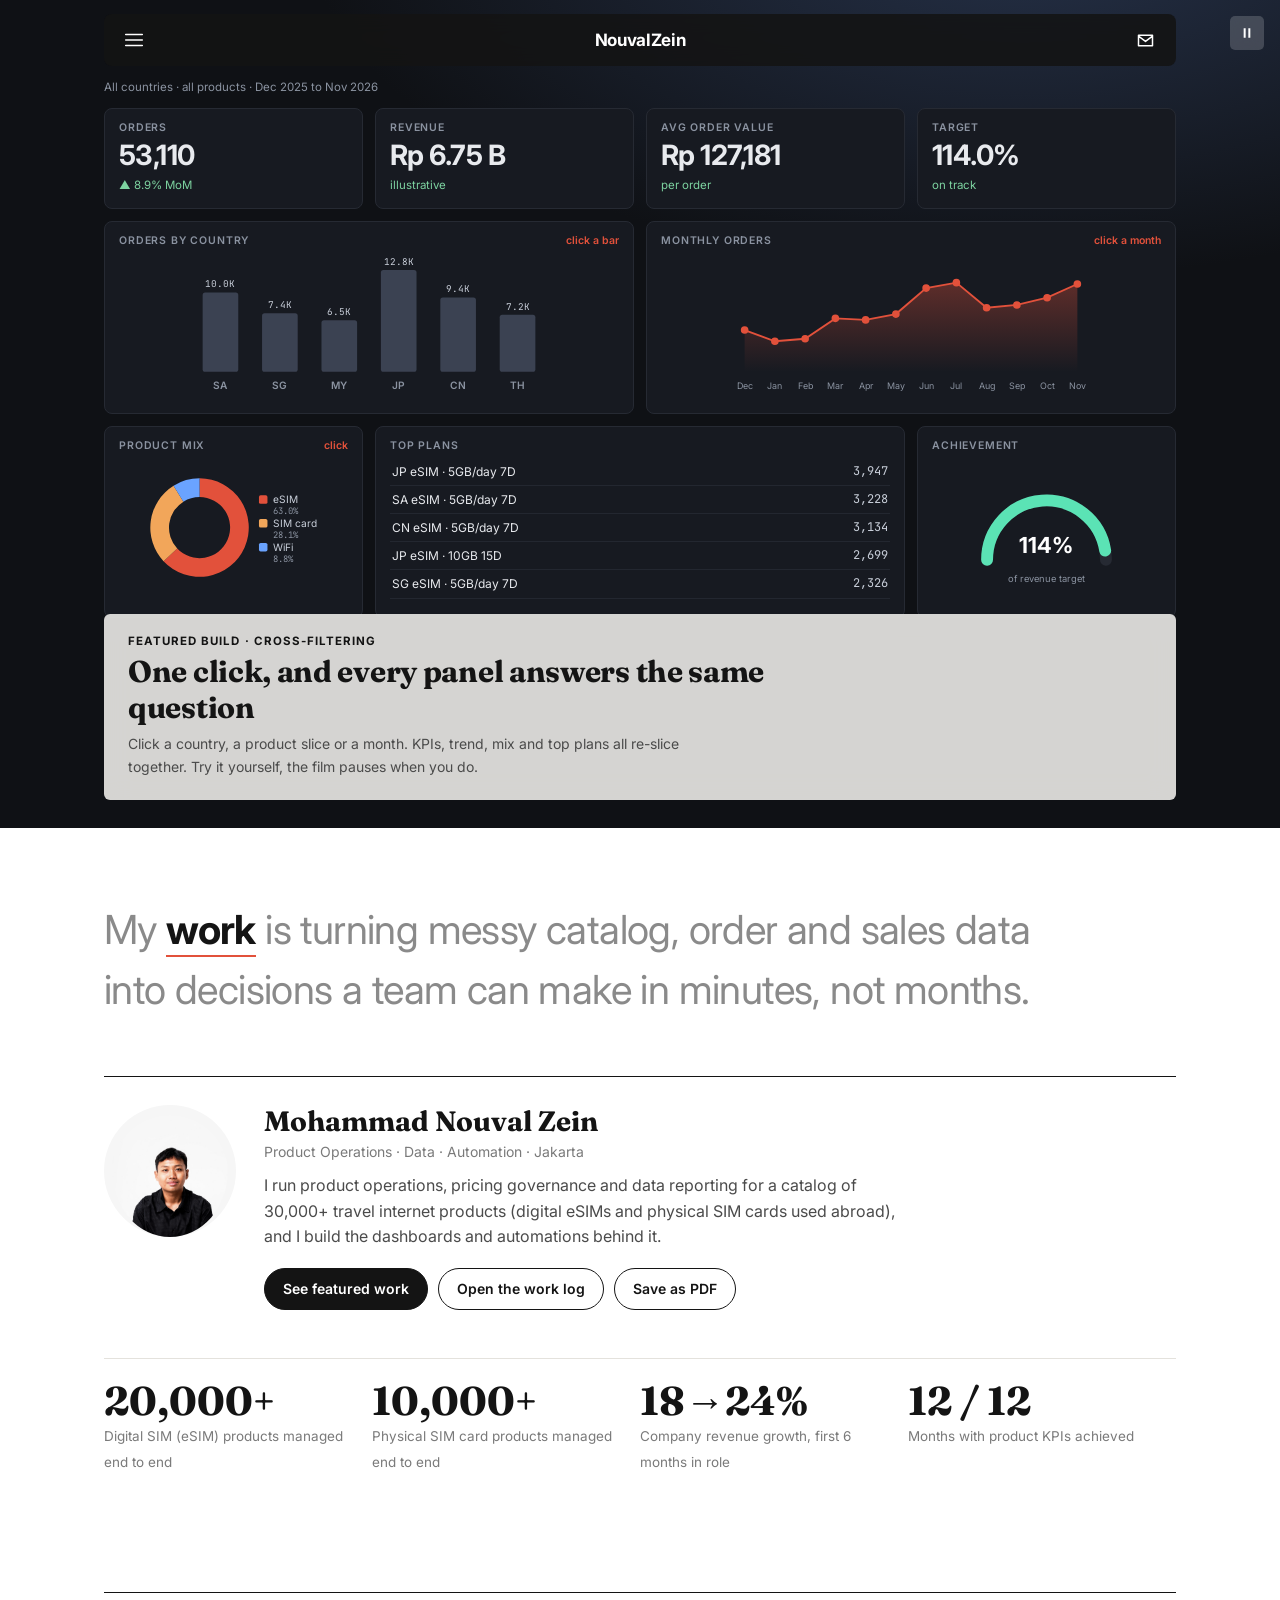
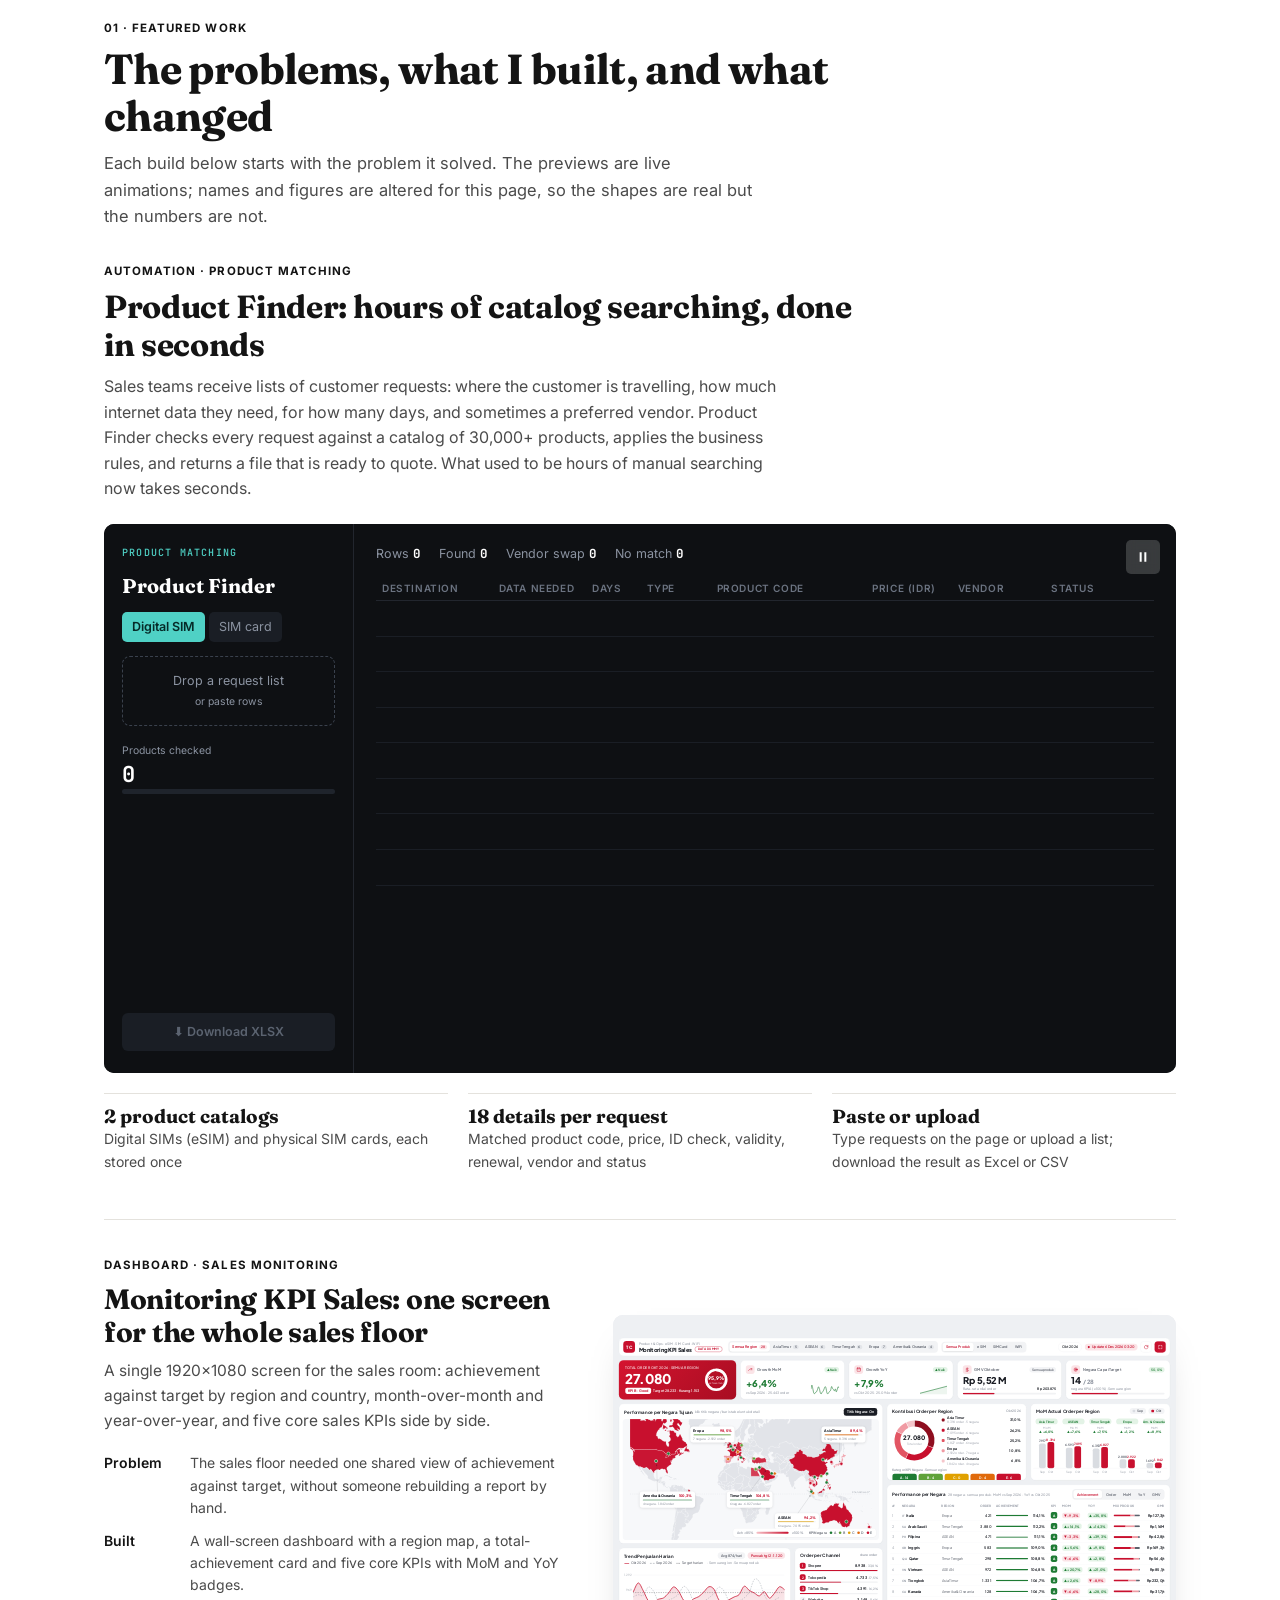
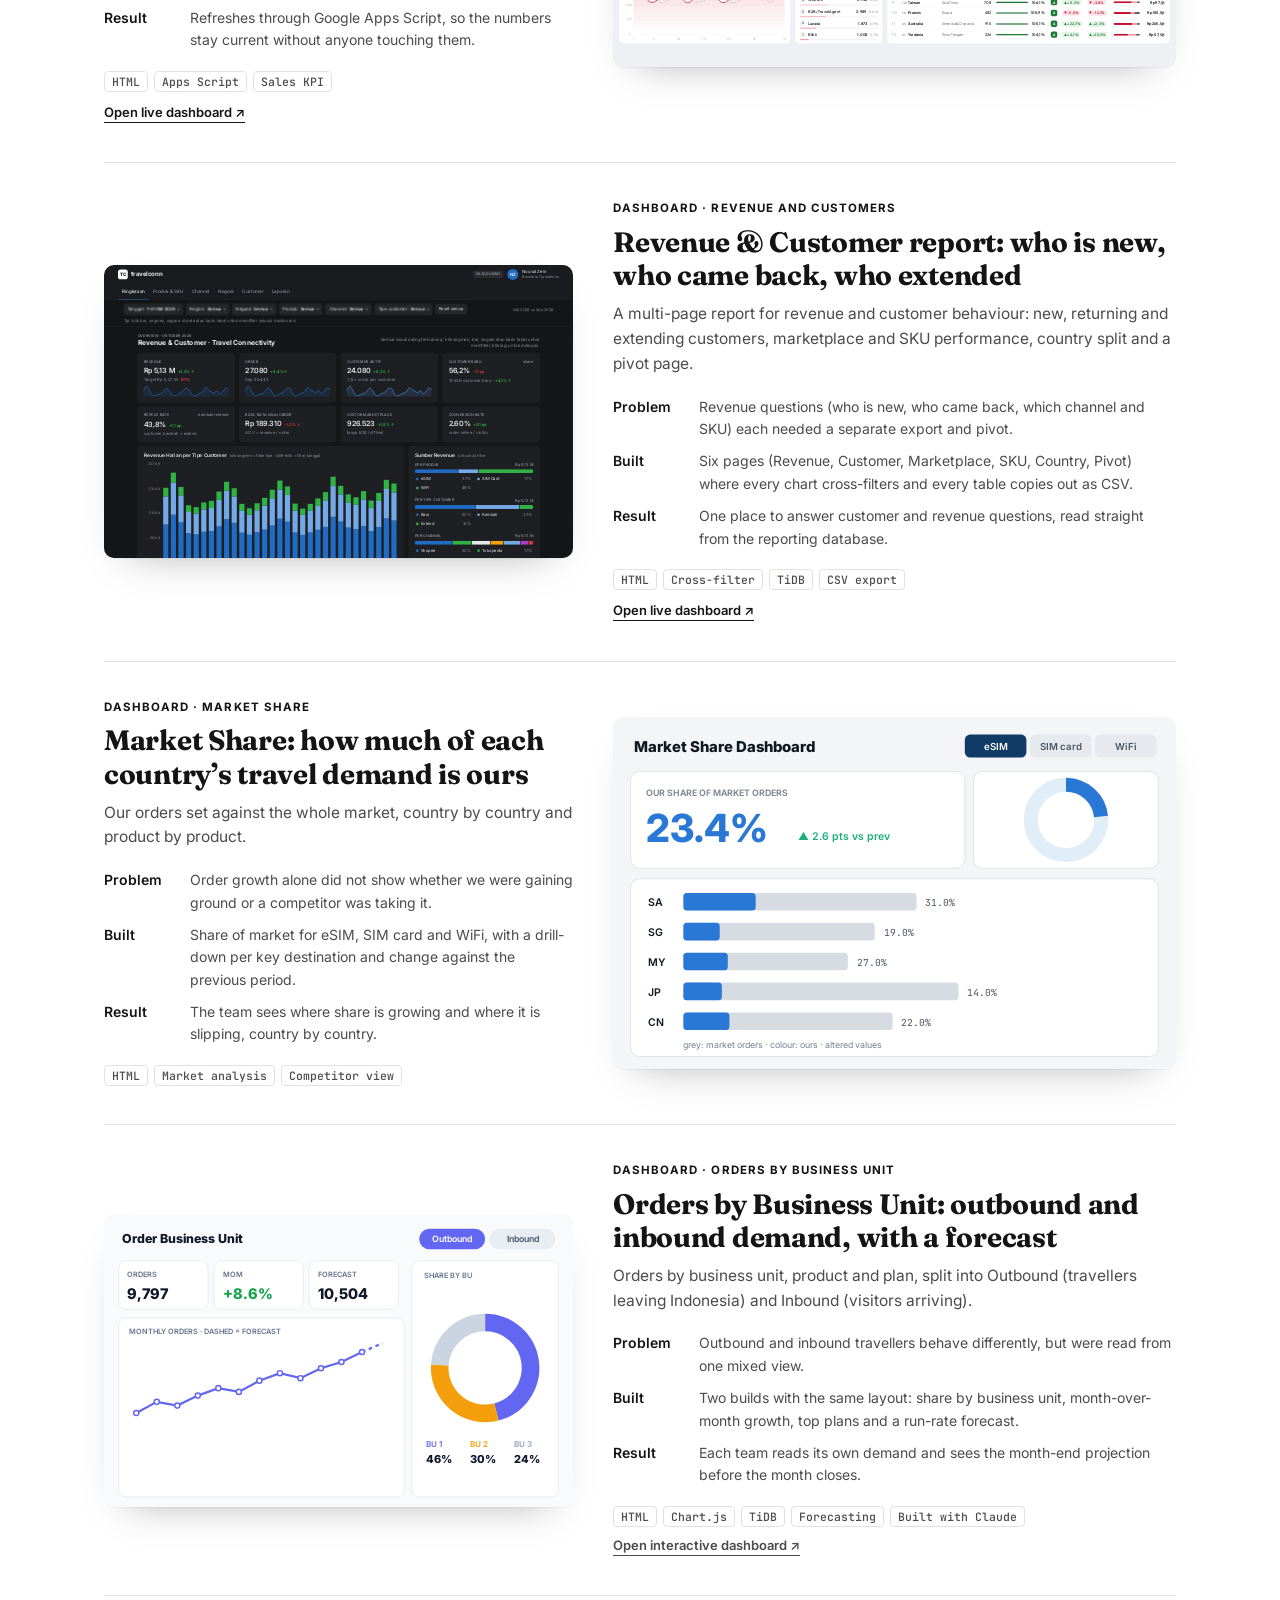
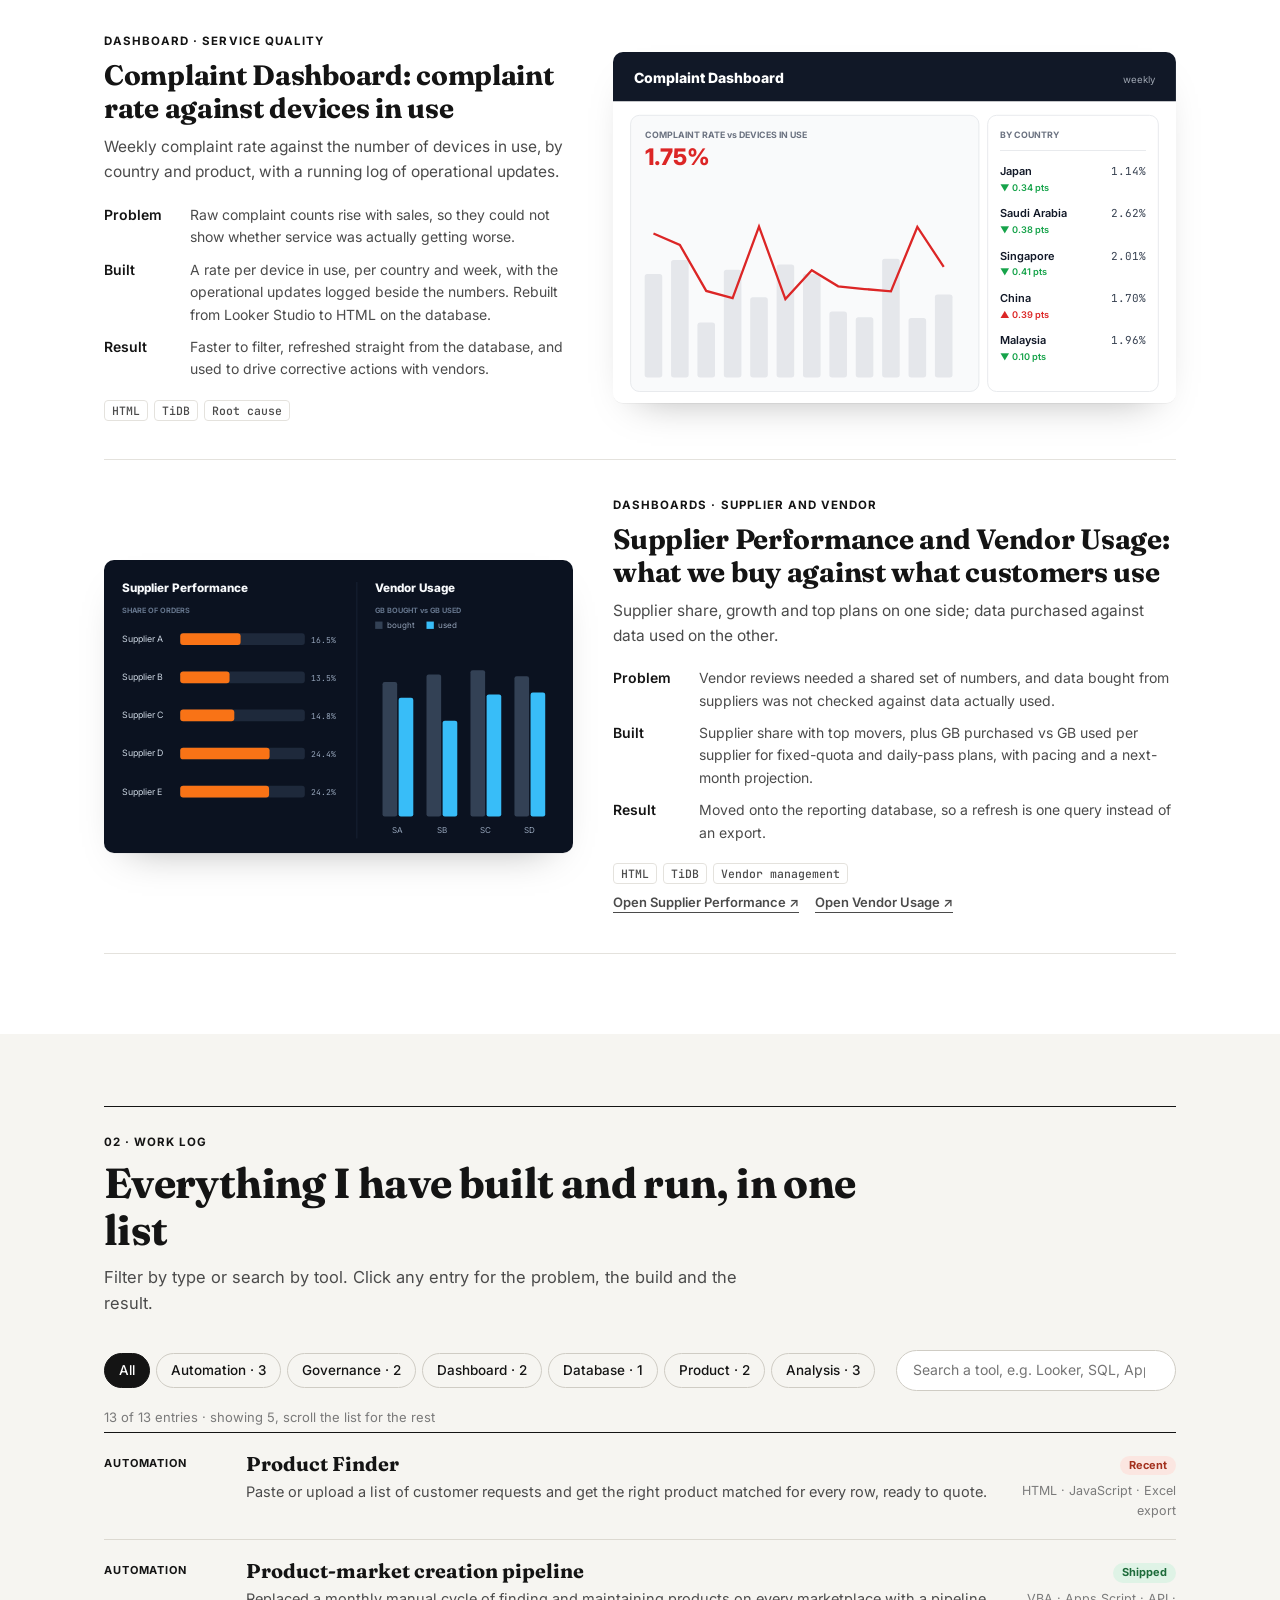
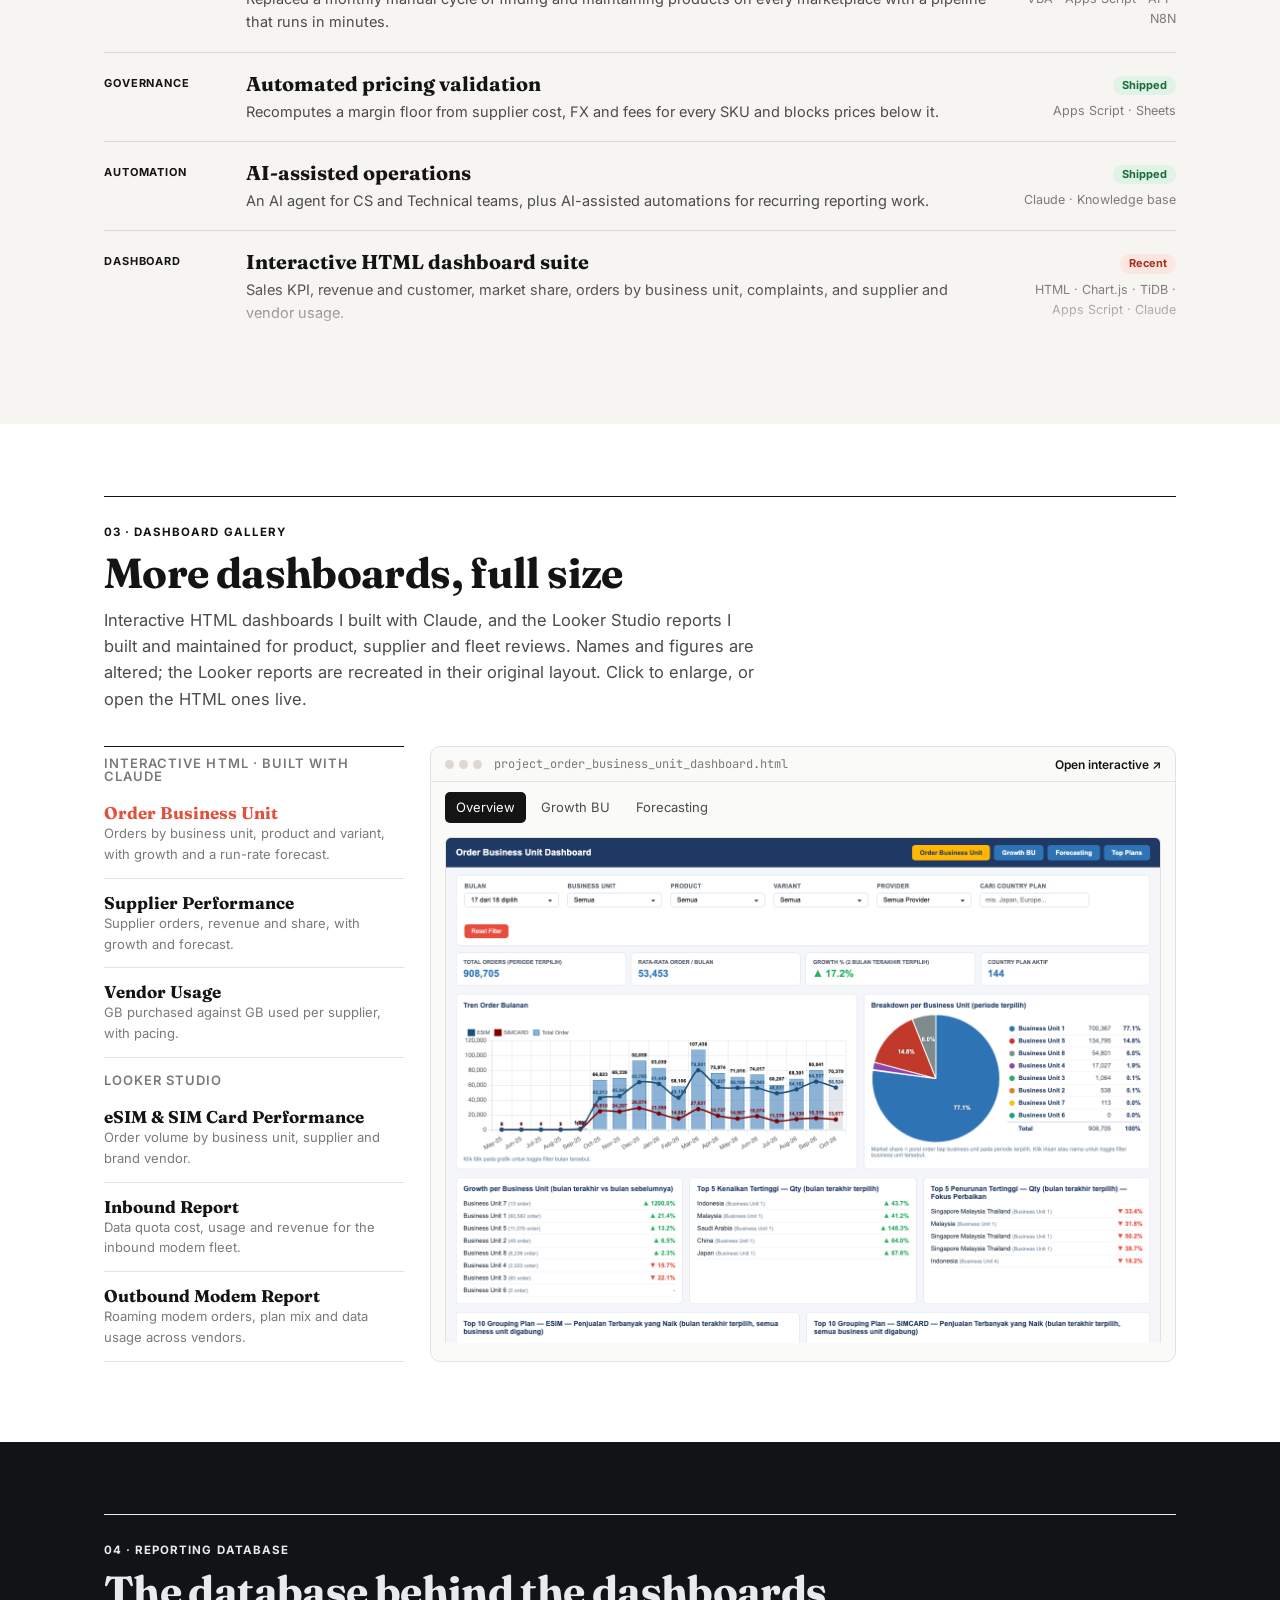
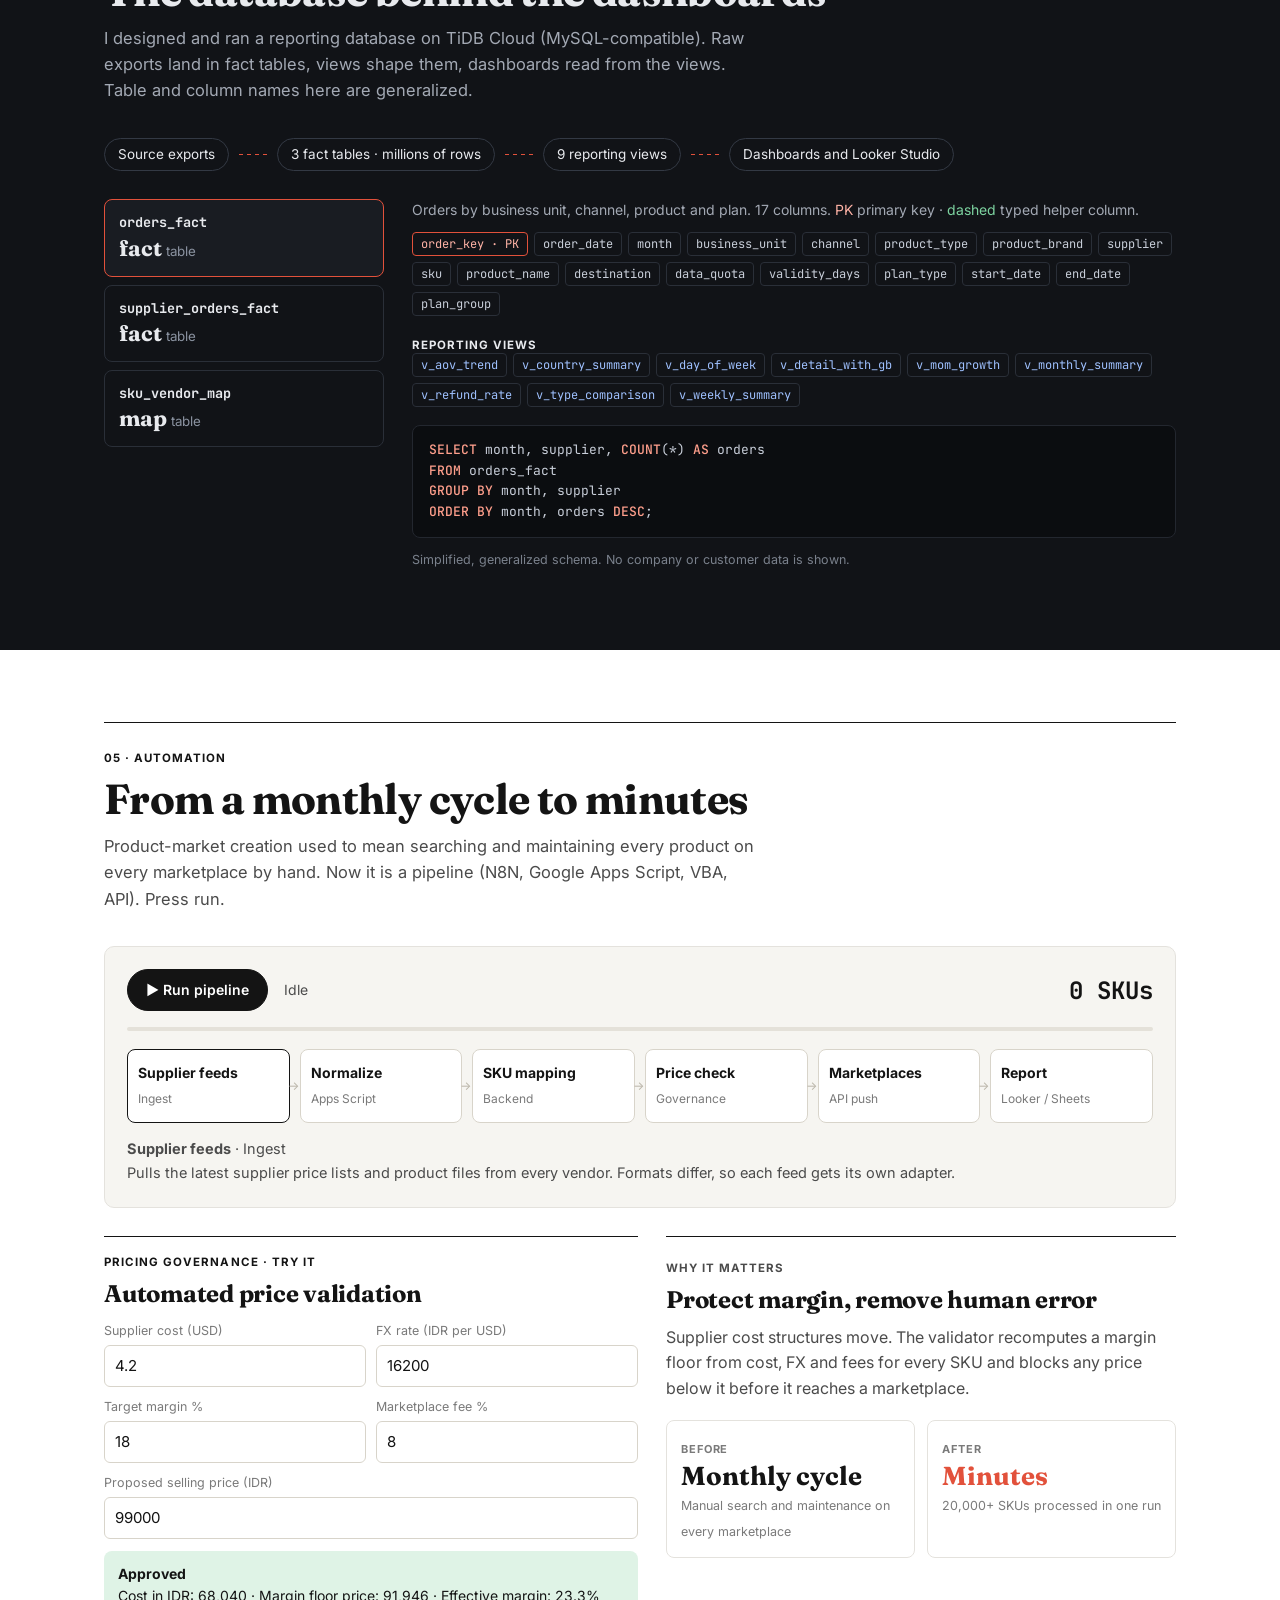
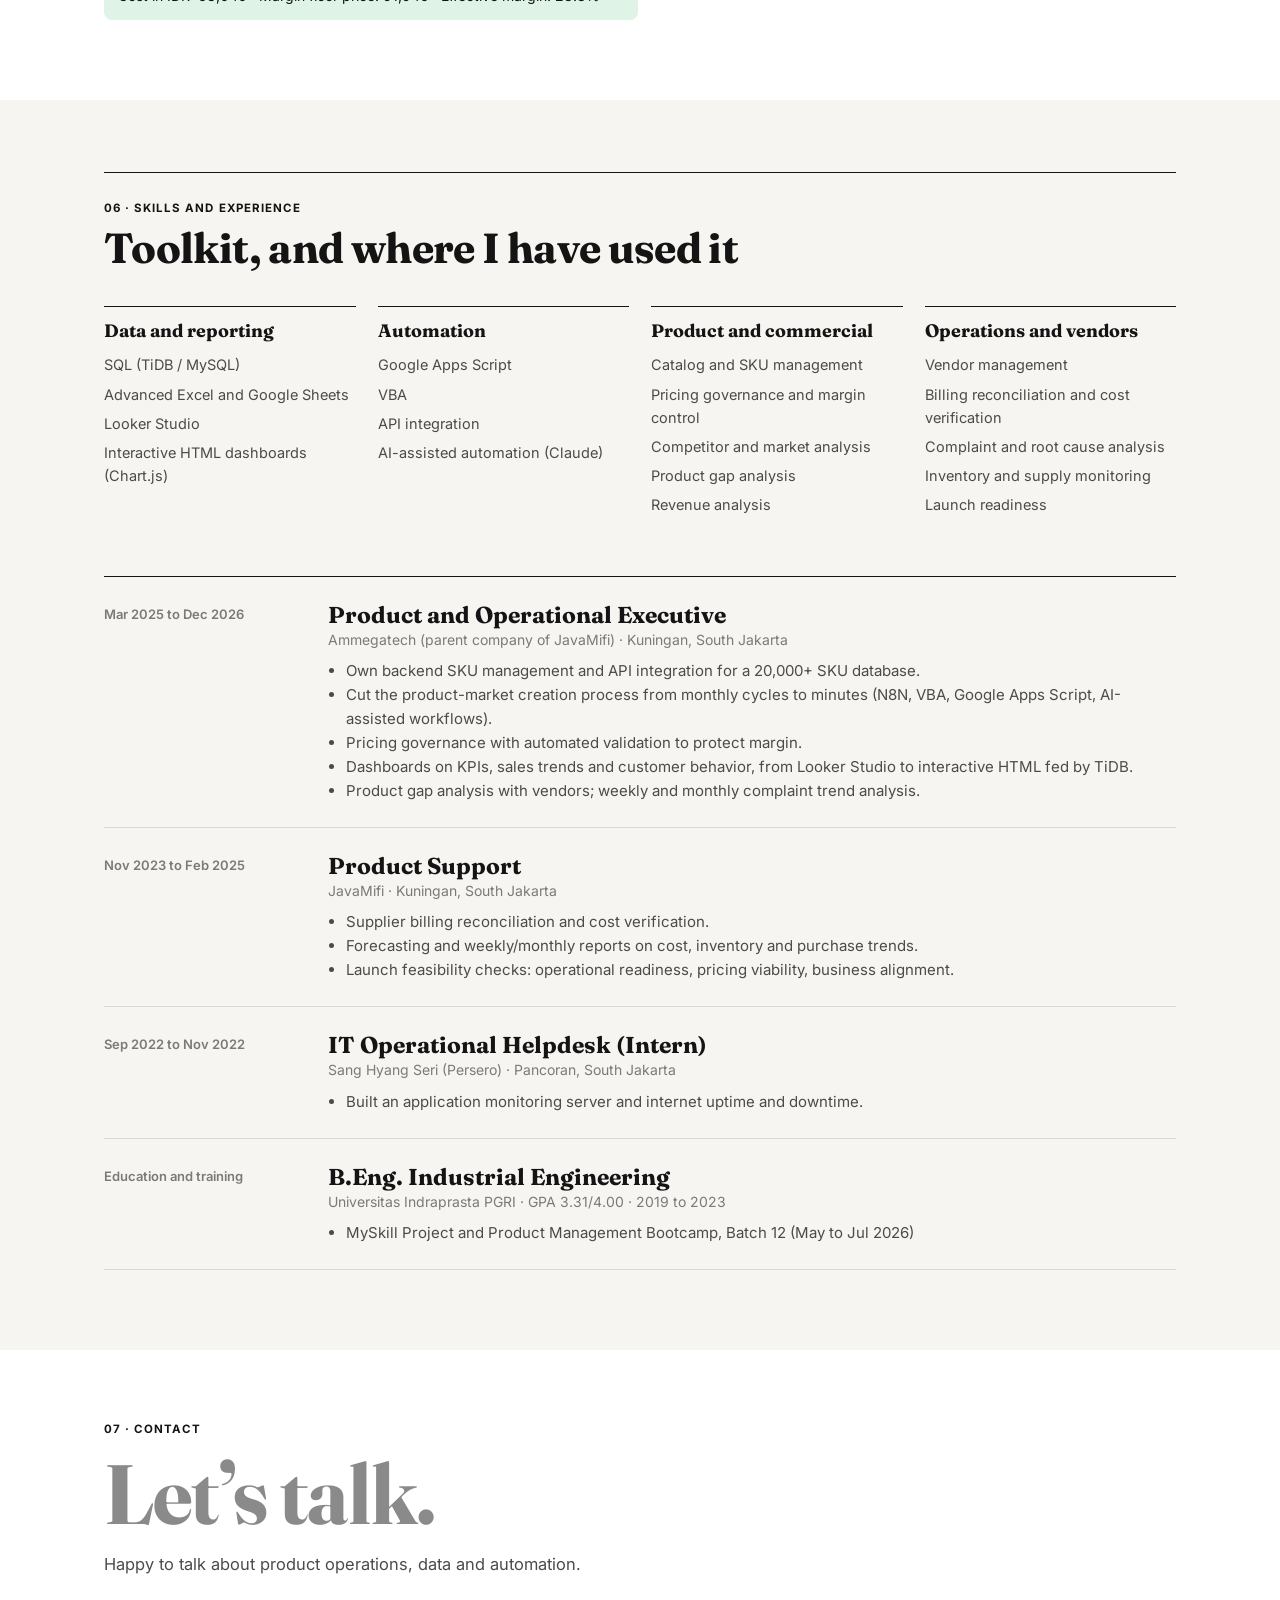
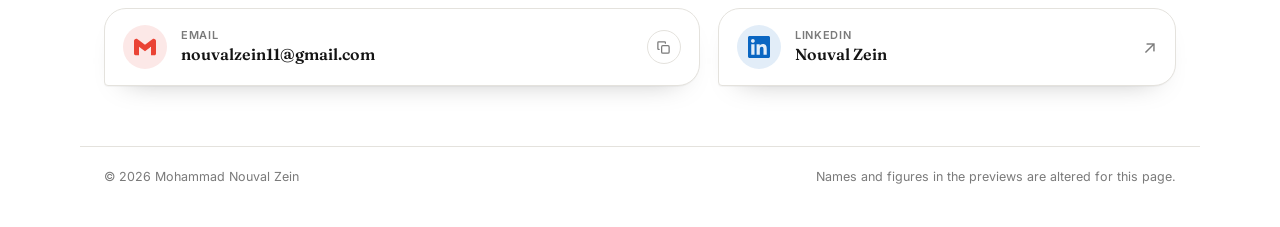
==== commit 216ac42a: "Bring back Claude-built HTML dashboards in a dashboard gallery - Archive becomes 'Dashboard gallery'" ====
--- a/index.html
+++ b/index.html
@@ -28,7 +28,7 @@
     <p class="kicker">Sections</p>
     <a href="#builds"><span>01</span>Featured work</a>
     <a href="#log"><span>02</span>Work log</a>
-    <a href="#archive"><span>03</span>Looker Studio reports</a>
+    <a href="#archive"><span>03</span>Dashboard gallery</a>
     <a href="#db"><span>04</span>Reporting database</a>
     <a href="#auto"><span>05</span>Automation</a>
     <a href="#about"><span>06</span>Skills and experience</a>
@@ -117,9 +117,9 @@
 
 <section class="wrap" id="archive">
   <div class="sec-head">
-    <p class="kicker">03 · Looker Studio reports</p>
-    <h2 class="sec-title">The recurring reports teams read every week</h2>
-    <p class="dek">Looker Studio reports I built and maintained for product, supplier and fleet reviews, recreated in their original layout with altered names and figures. Click to enlarge.</p>
+    <p class="kicker">03 · Dashboard gallery</p>
+    <h2 class="sec-title">More dashboards, full size</h2>
+    <p class="dek">Interactive HTML dashboards I built with Claude, and the Looker Studio reports I built and maintained for product, supplier and fleet reviews. Names and figures are altered; the Looker reports are recreated in their original layout. Click to enlarge, or open the HTML ones live.</p>
   </div>
   <div class="archive">
     <div class="arc-list" id="arcList"></div>
--- a/style.css
+++ b/style.css
@@ -332,3 +332,5 @@
 .srow .prev{display:inline-block;margin:12px 16px 0 0;font:600 13px/1 Inter,system-ui,sans-serif;color:var(--ink2);text-decoration:none;border-bottom:1px solid currentColor;padding-bottom:3px}
 .s-Shipped{background:#dff3e6;color:#1d6b3a}.s-Recent{background:var(--accent-soft);color:#a3301d}
 .modal-card .cs{list-style:none;padding:0}.modal-card .cs li{margin:6px 0}.modal-card .cs b{display:inline-block;min-width:74px}
+.arc-grp{font:600 11px/1 var(--sans);letter-spacing:.08em;text-transform:uppercase;color:var(--mute);padding:16px 0 6px}
+.arc-grp:first-child{padding-top:10px}
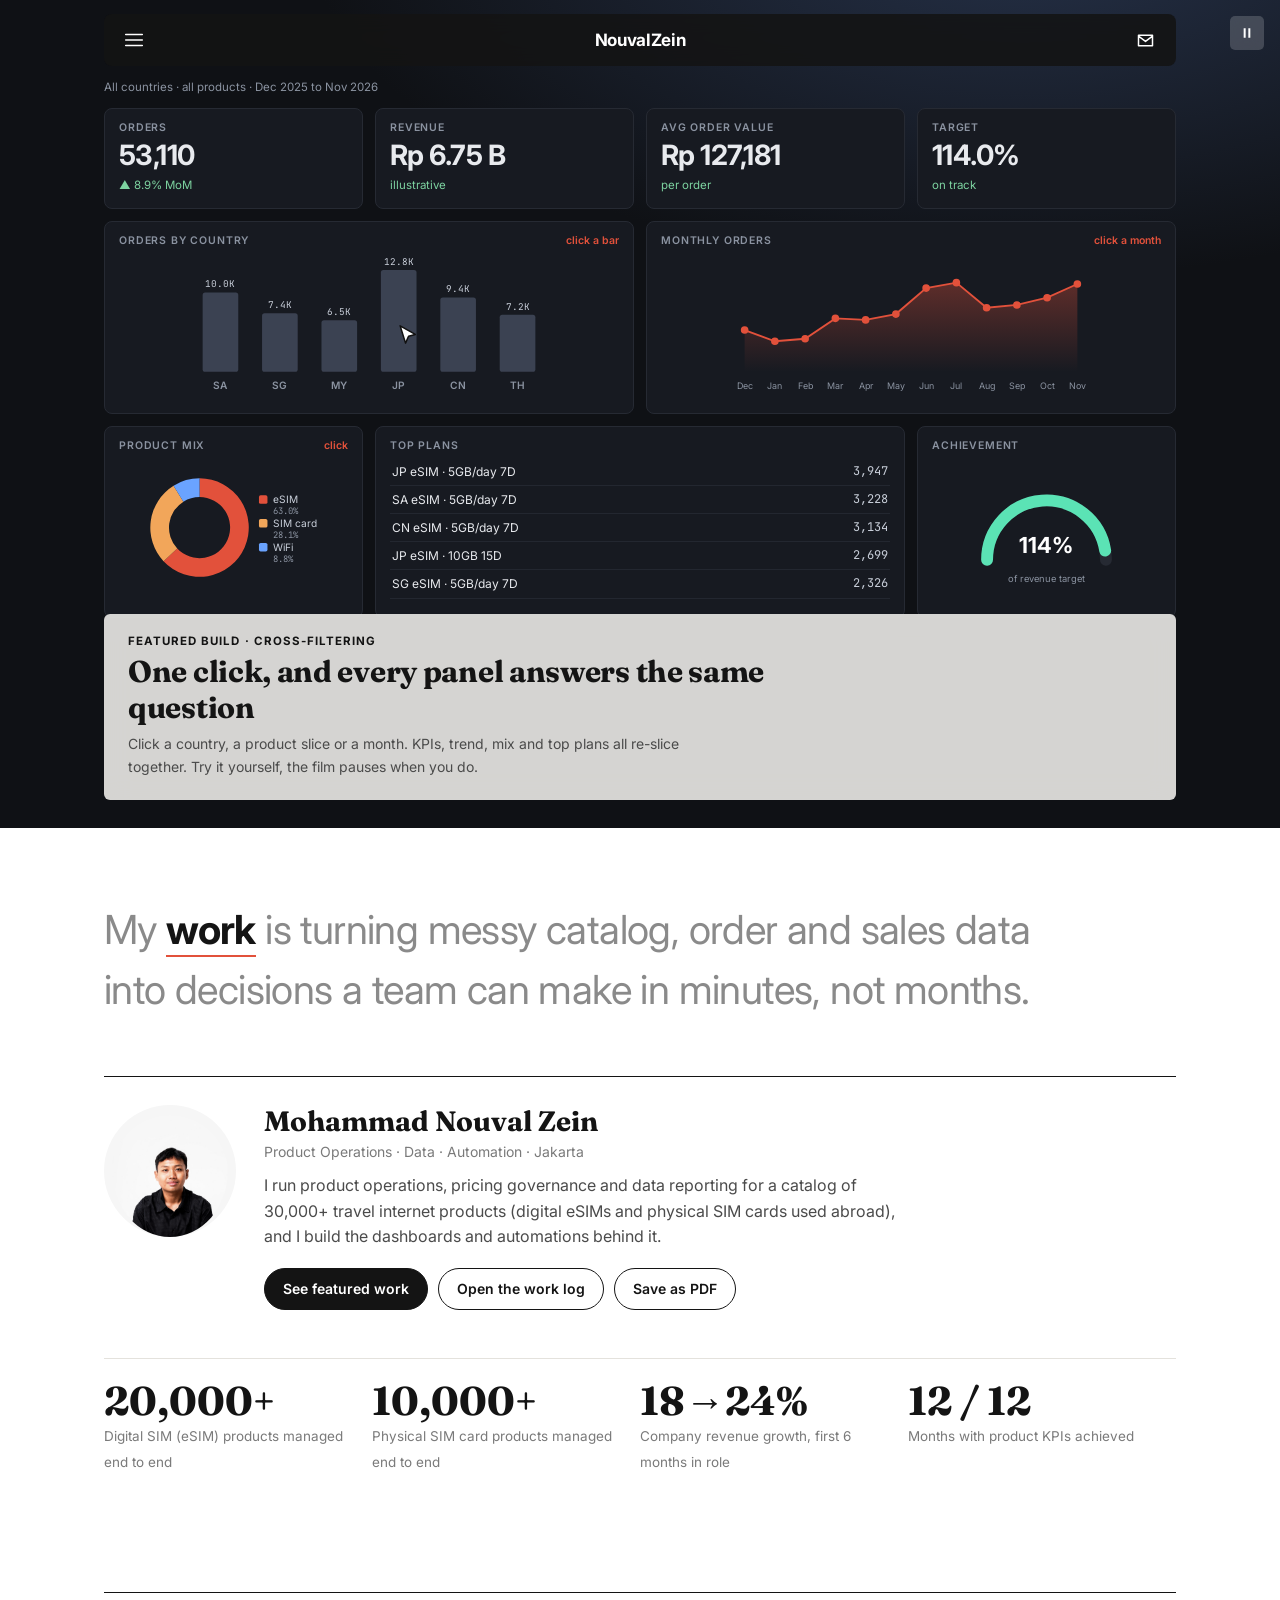
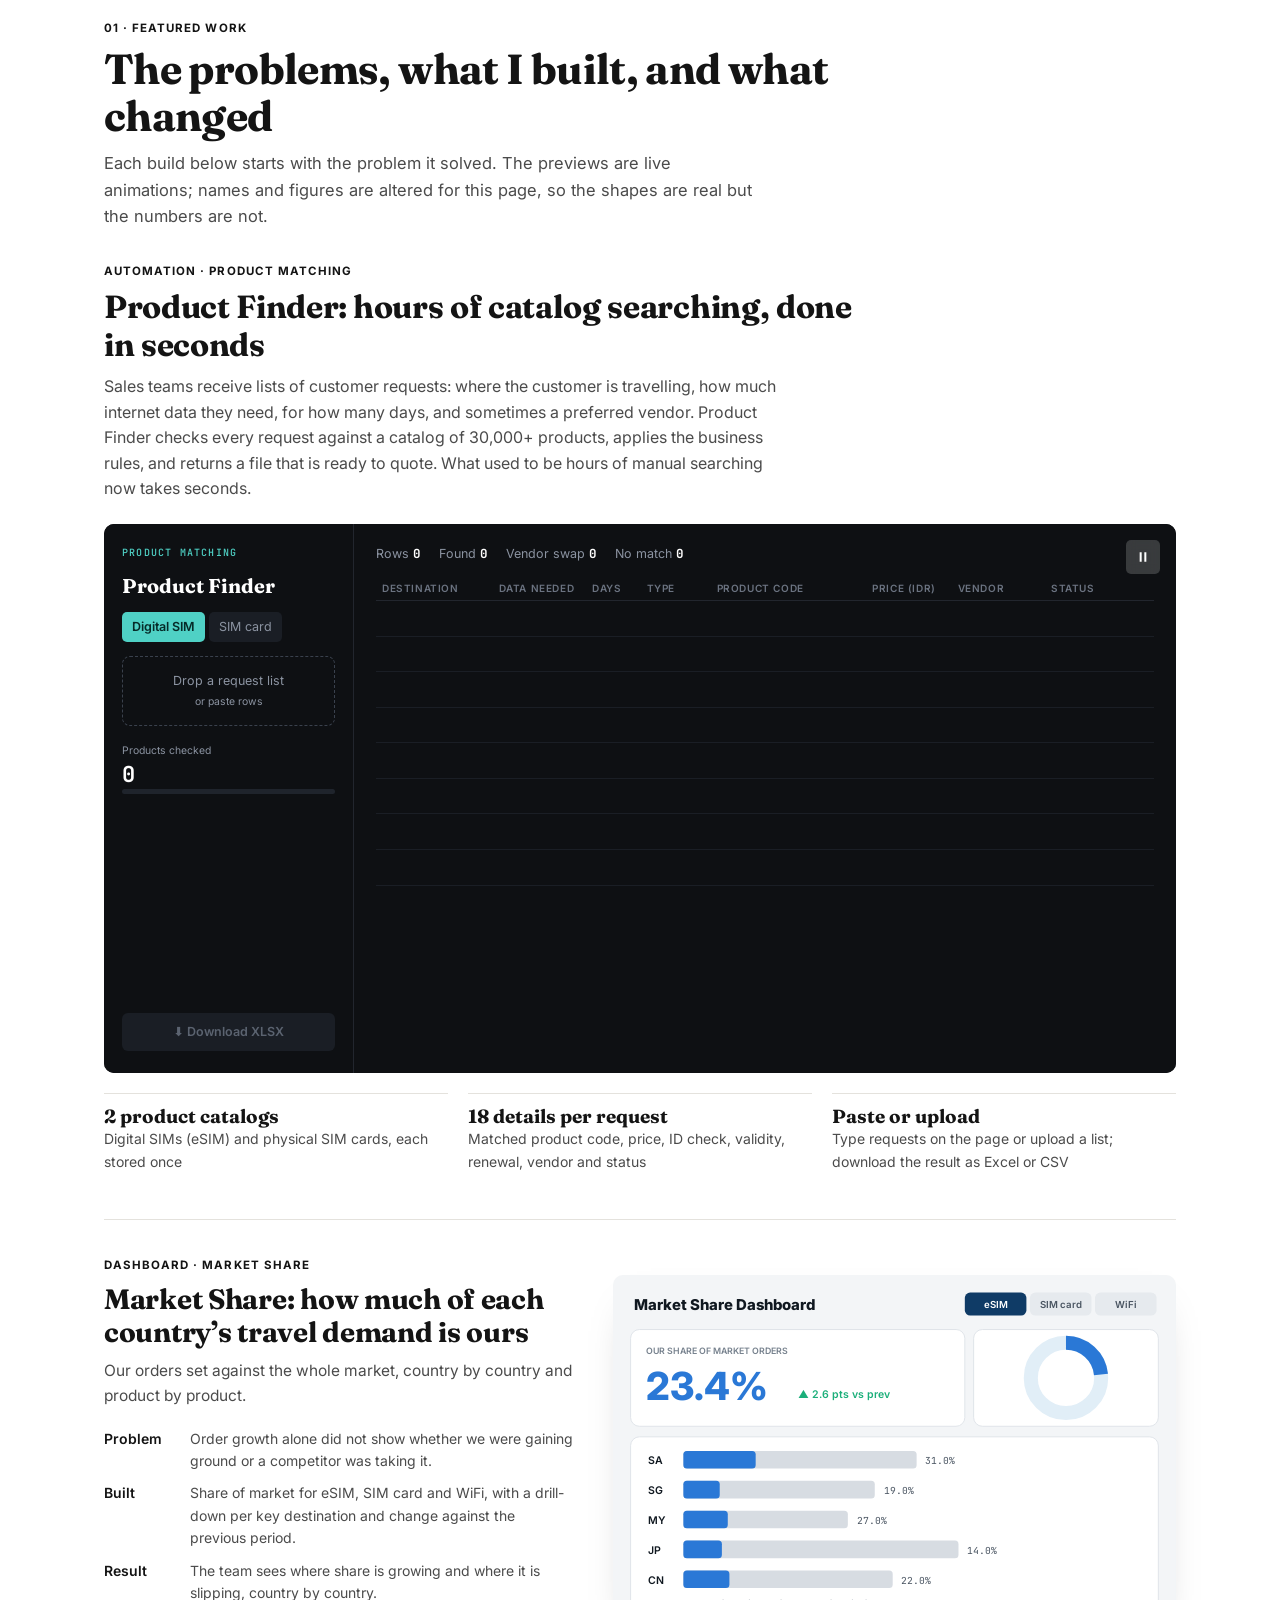
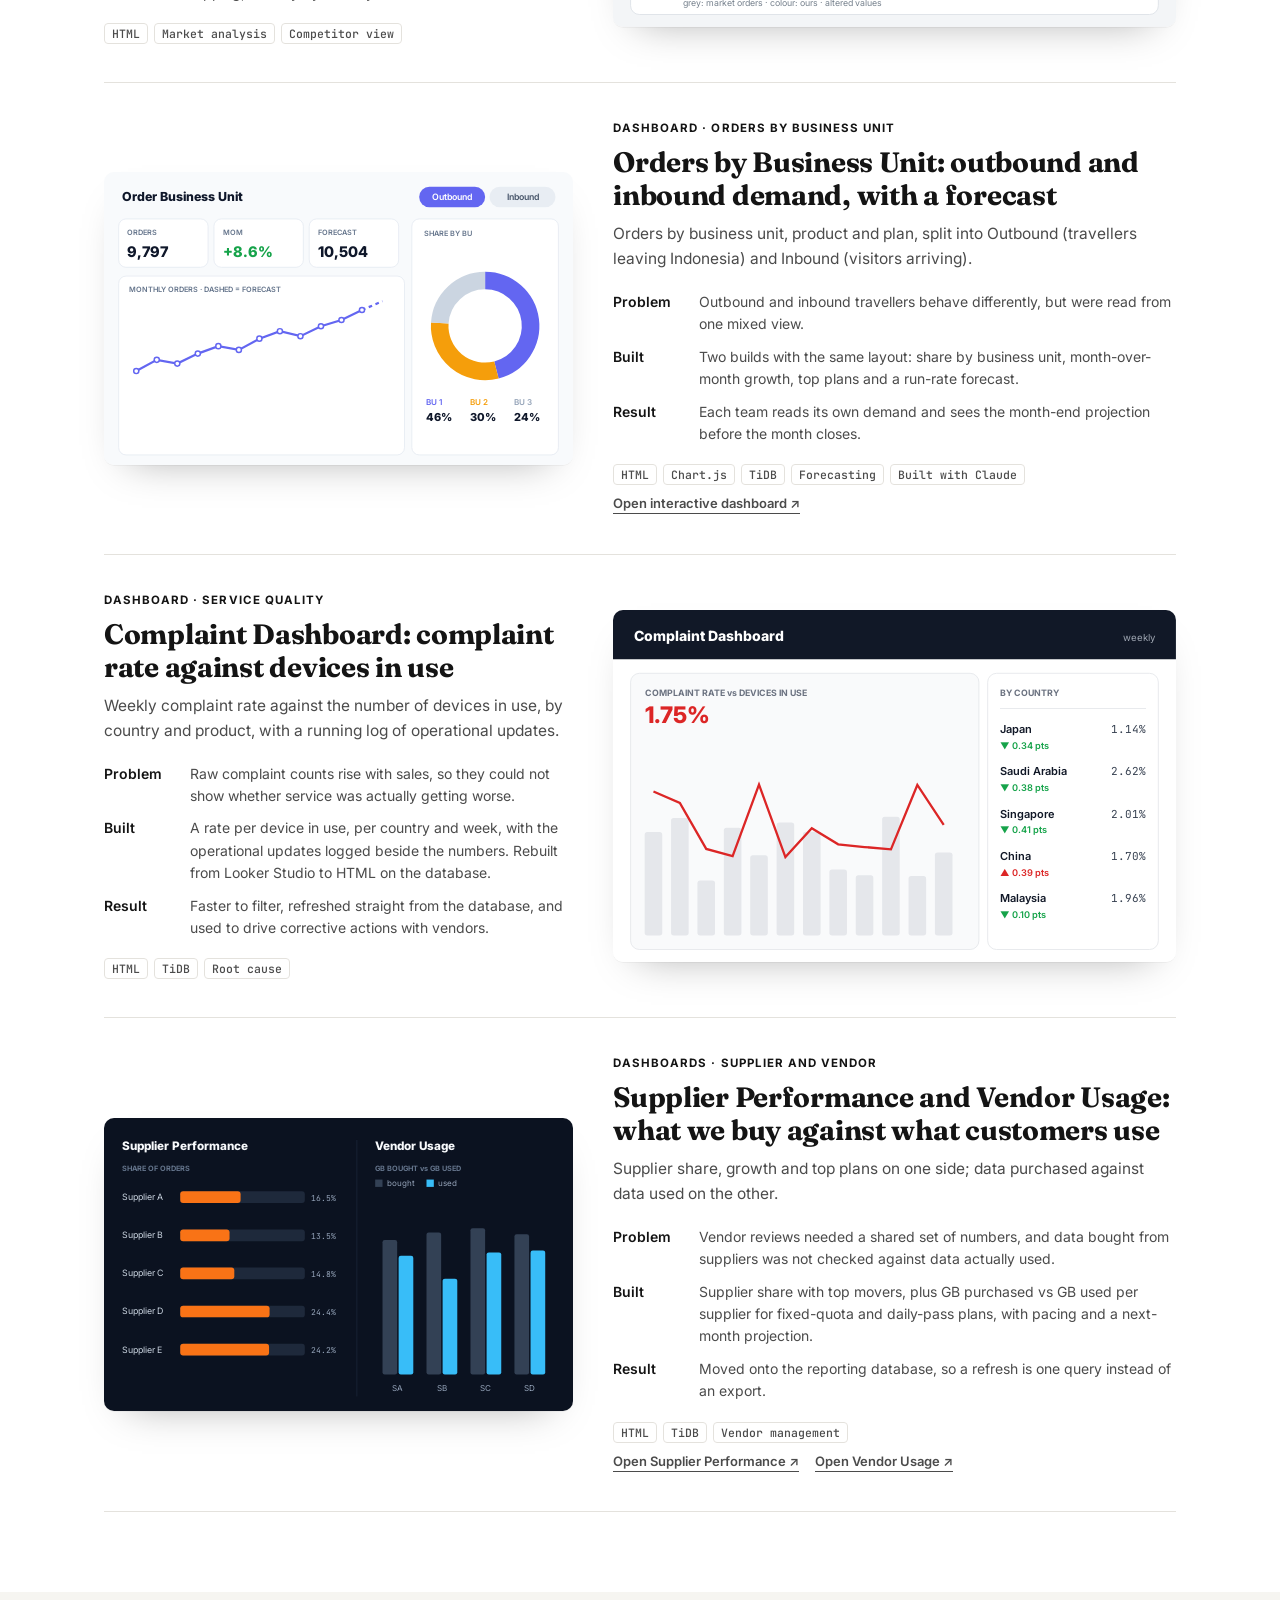
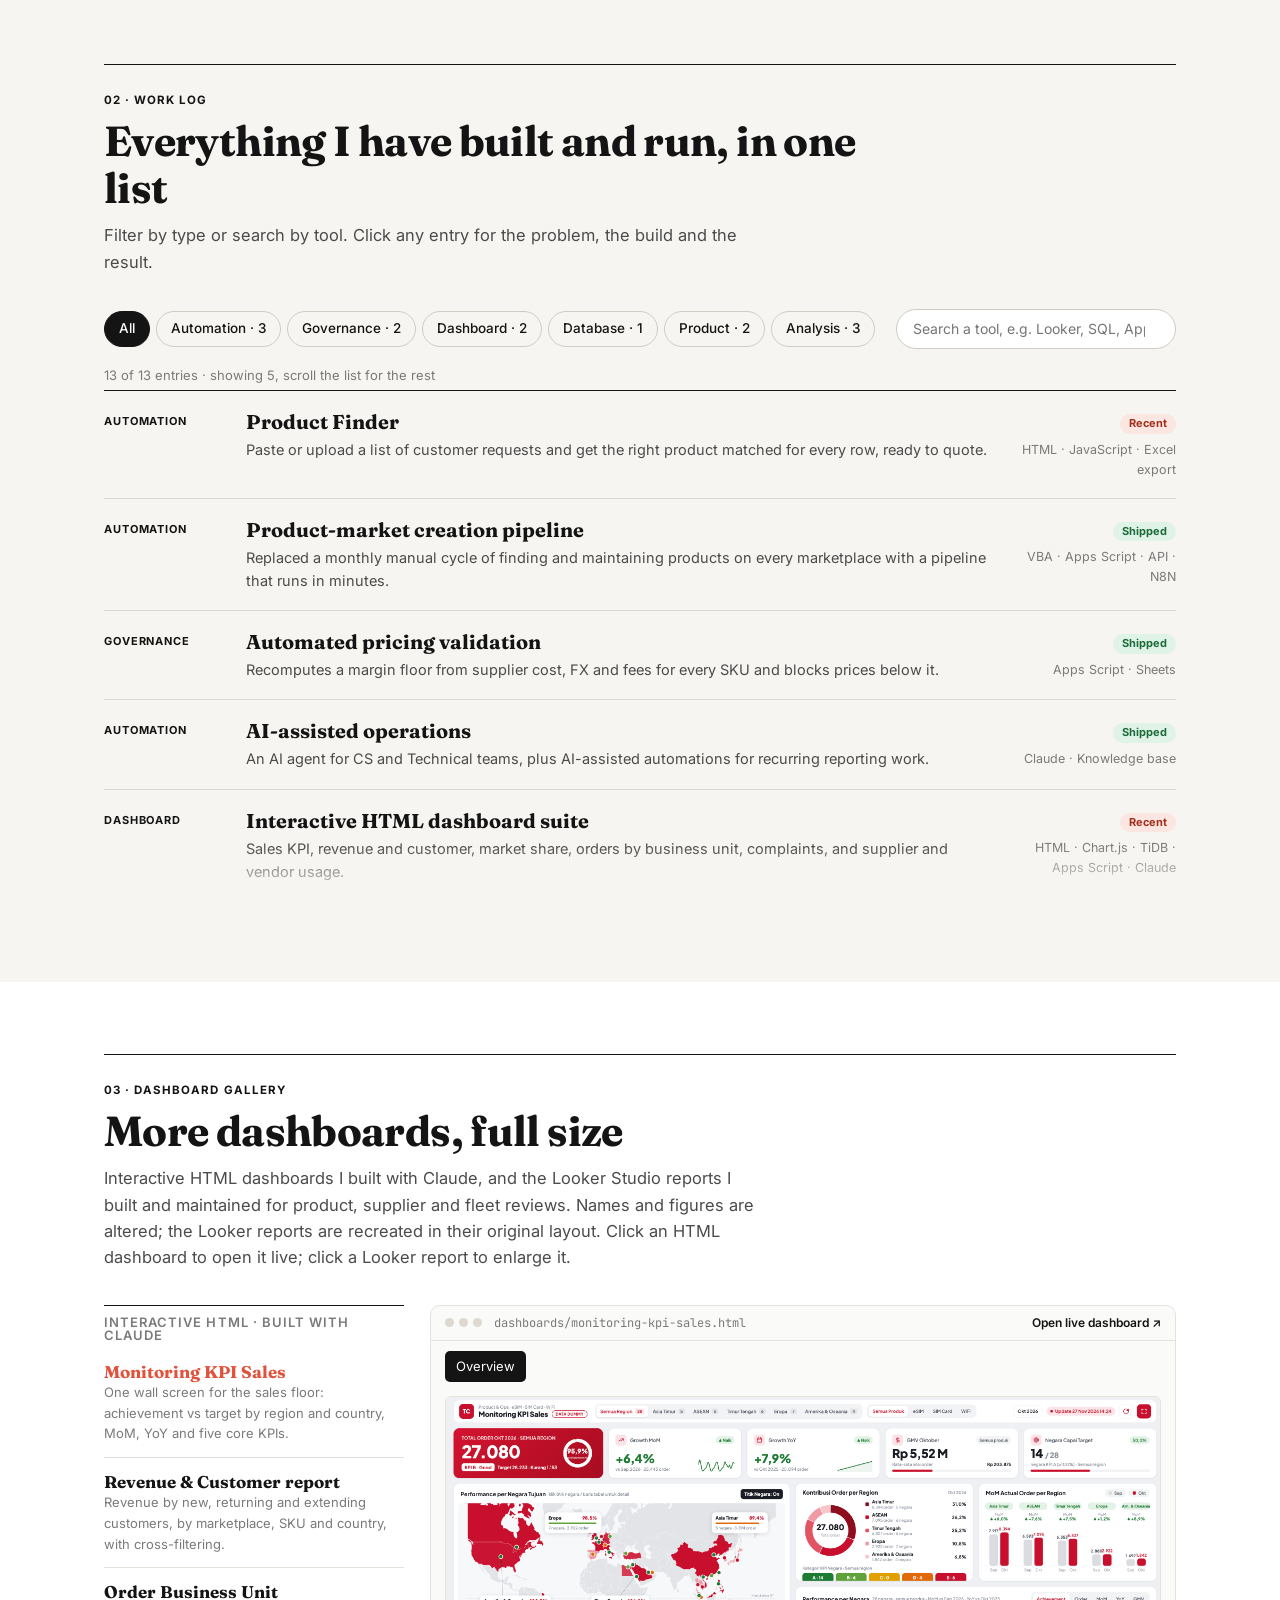
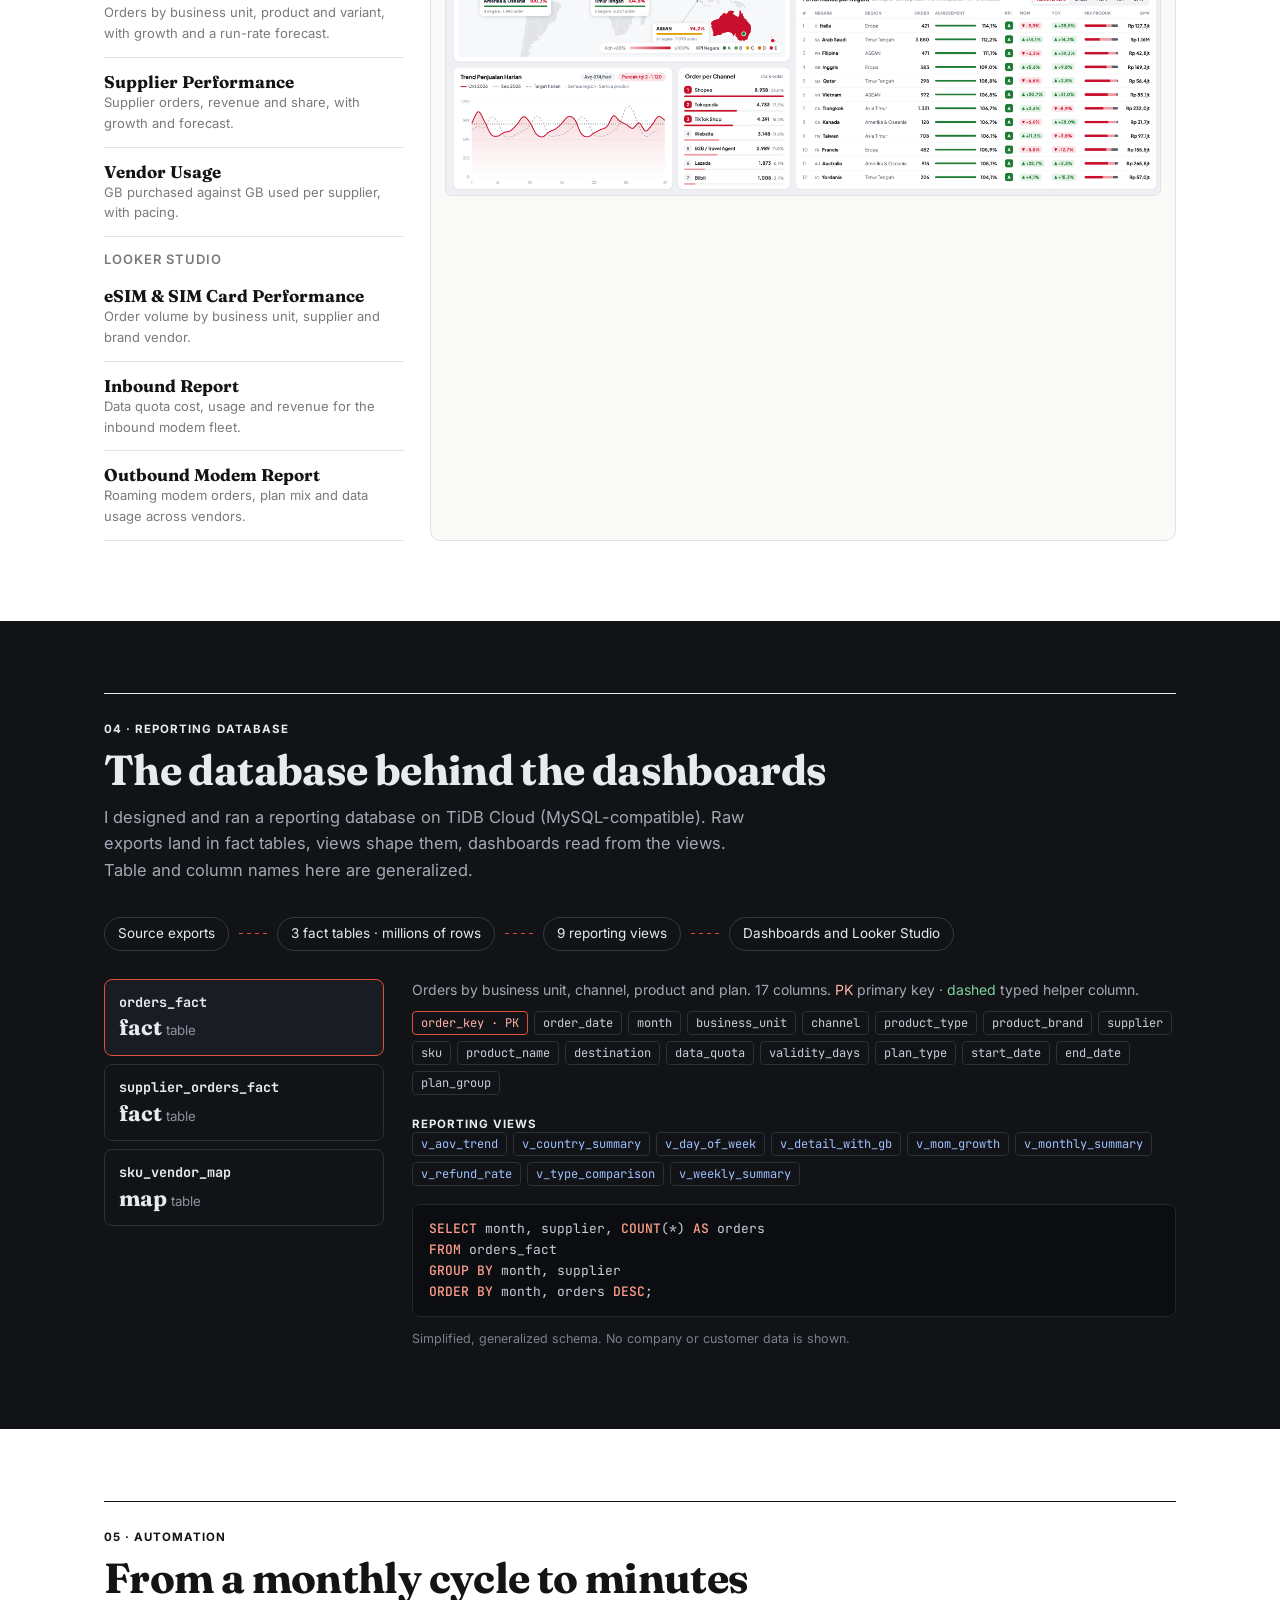
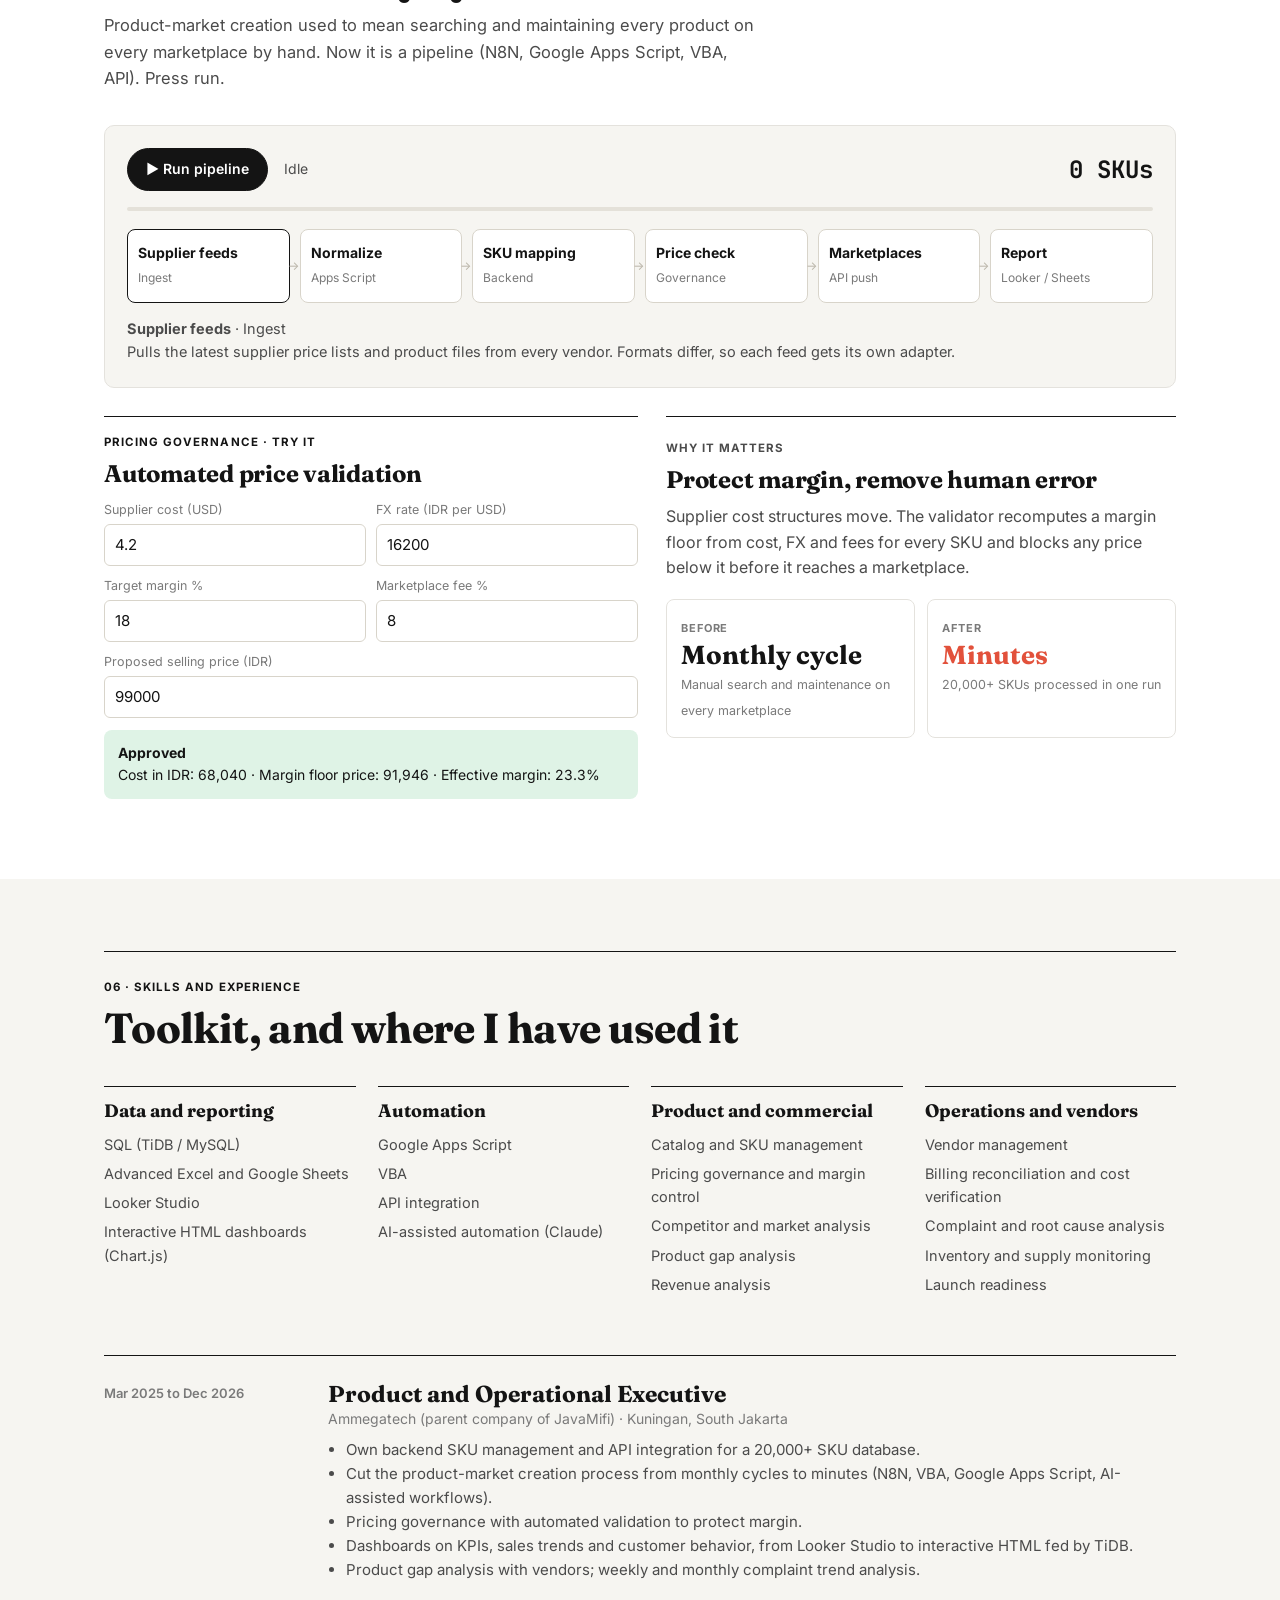
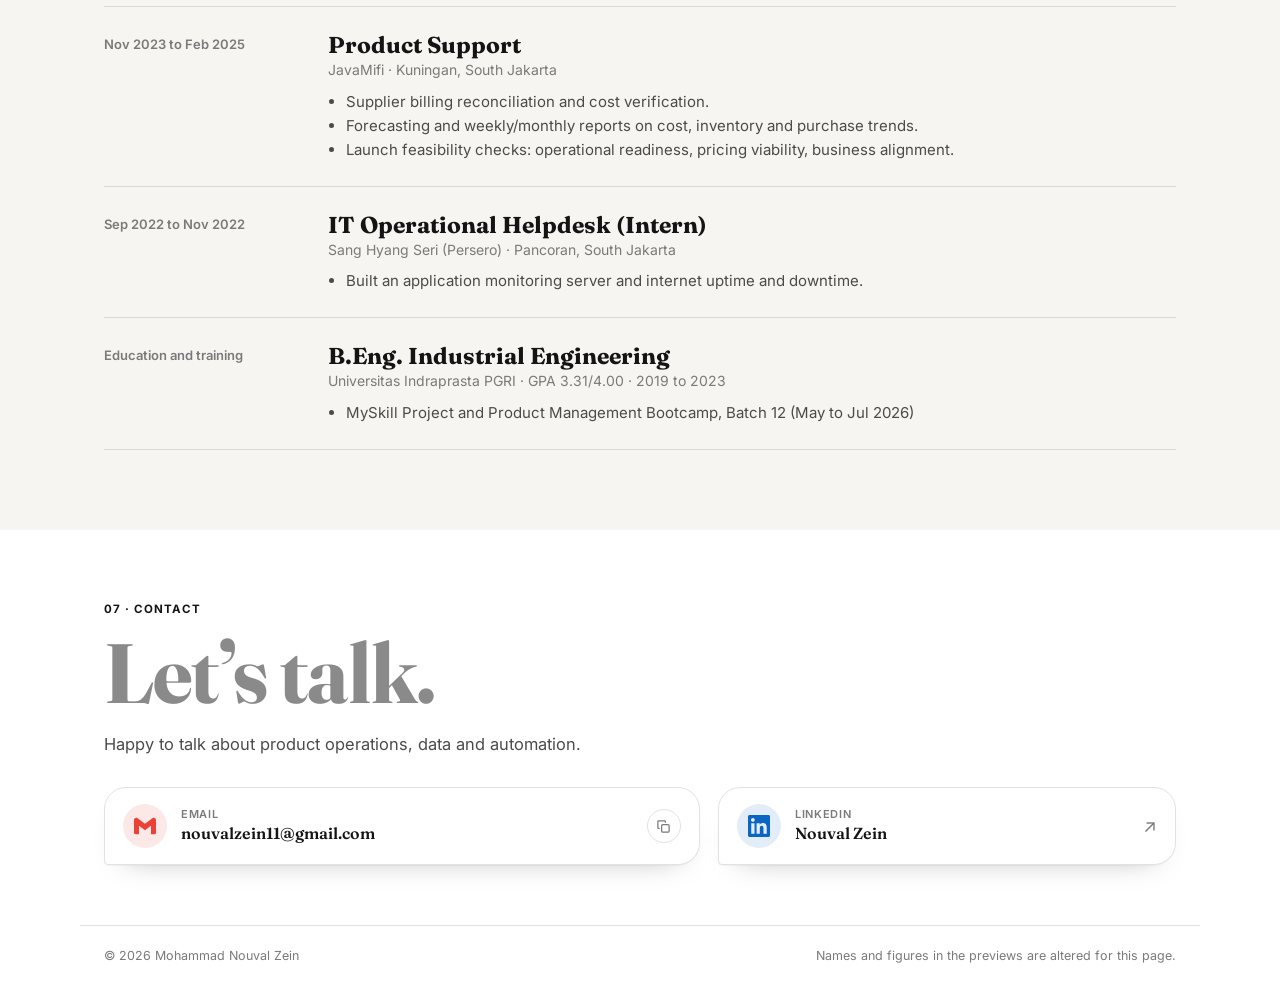
==== commit a2d7a44e: "Move KPI Sales and Revenue & Customer into the dashboard gallery - Both now sit at the top of the HT" ====
--- a/index.html
+++ b/index.html
@@ -119,12 +119,12 @@
   <div class="sec-head">
     <p class="kicker">03 · Dashboard gallery</p>
     <h2 class="sec-title">More dashboards, full size</h2>
-    <p class="dek">Interactive HTML dashboards I built with Claude, and the Looker Studio reports I built and maintained for product, supplier and fleet reviews. Names and figures are altered; the Looker reports are recreated in their original layout. Click to enlarge, or open the HTML ones live.</p>
+    <p class="dek">Interactive HTML dashboards I built with Claude, and the Looker Studio reports I built and maintained for product, supplier and fleet reviews. Names and figures are altered; the Looker reports are recreated in their original layout. Click an HTML dashboard to open it live; click a Looker report to enlarge it.</p>
   </div>
   <div class="archive">
     <div class="arc-list" id="arcList"></div>
     <div class="arc-view">
-      <div class="arc-bar"><span class="dots"><i></i><i></i><i></i></span><span id="arcUrl"></span><a id="arcOpen" target="_blank" rel="noopener">Open interactive ↗</a></div>
+      <div class="arc-bar"><span class="dots"><i></i><i></i><i></i></span><span id="arcUrl"></span><a id="arcOpen" target="_blank" rel="noopener">Open live dashboard ↗</a></div>
       <div class="arc-tabs" id="arcTabs"></div>
       <div class="arc-body" id="arcBody"><img id="arcImg" alt=""></div>
     </div>
@@ -288,6 +288,5 @@
 <div class="lb" id="lb"><img id="lbImg" alt=""></div>
 
 <script src="script.js"></script>
-<script src="add-dashboards.js" defer></script>
 </body>
 </html>
--- a/style.css
+++ b/style.css
@@ -334,3 +334,4 @@
 .modal-card .cs{list-style:none;padding:0}.modal-card .cs li{margin:6px 0}.modal-card .cs b{display:inline-block;min-width:74px}
 .arc-grp{font:600 11px/1 var(--sans);letter-spacing:.08em;text-transform:uppercase;color:var(--mute);padding:16px 0 6px}
 .arc-grp:first-child{padding-top:10px}
+#arcBody.live{cursor:pointer}#arcBody.live:hover img{opacity:.92}
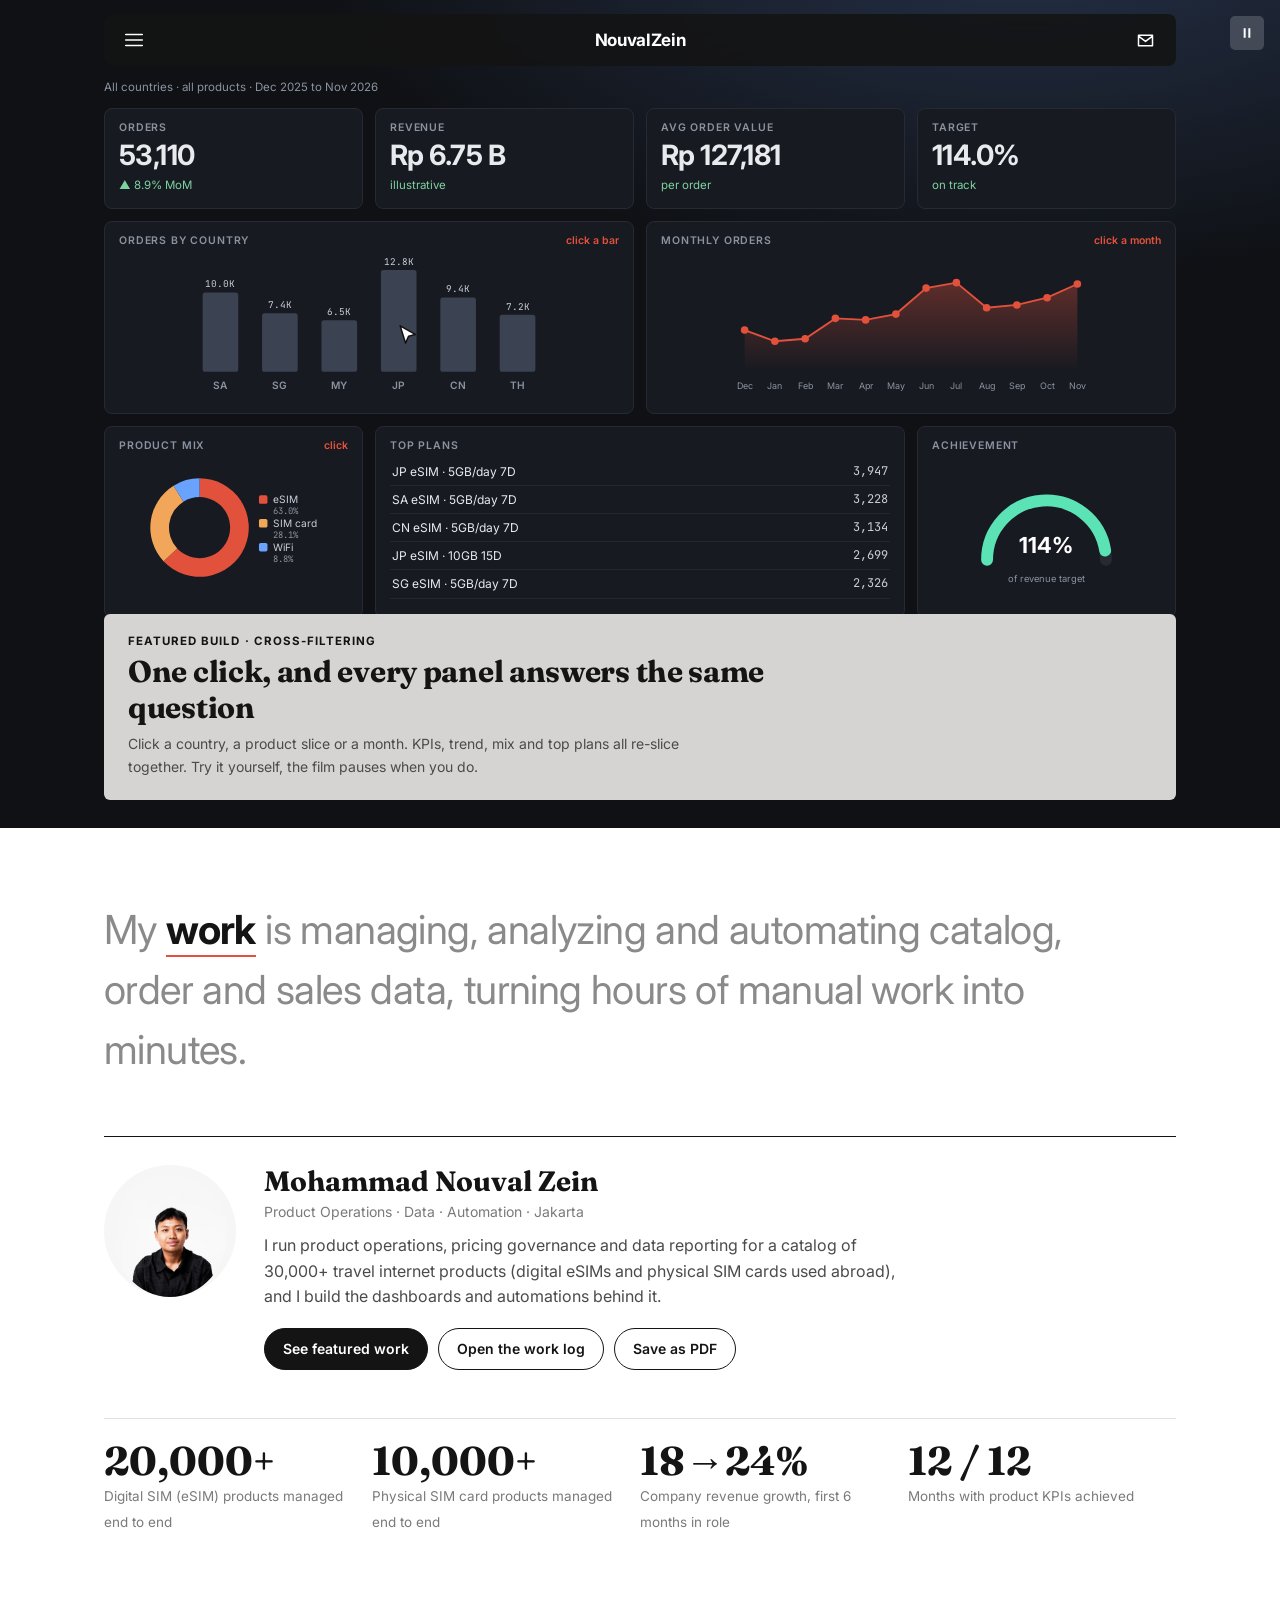
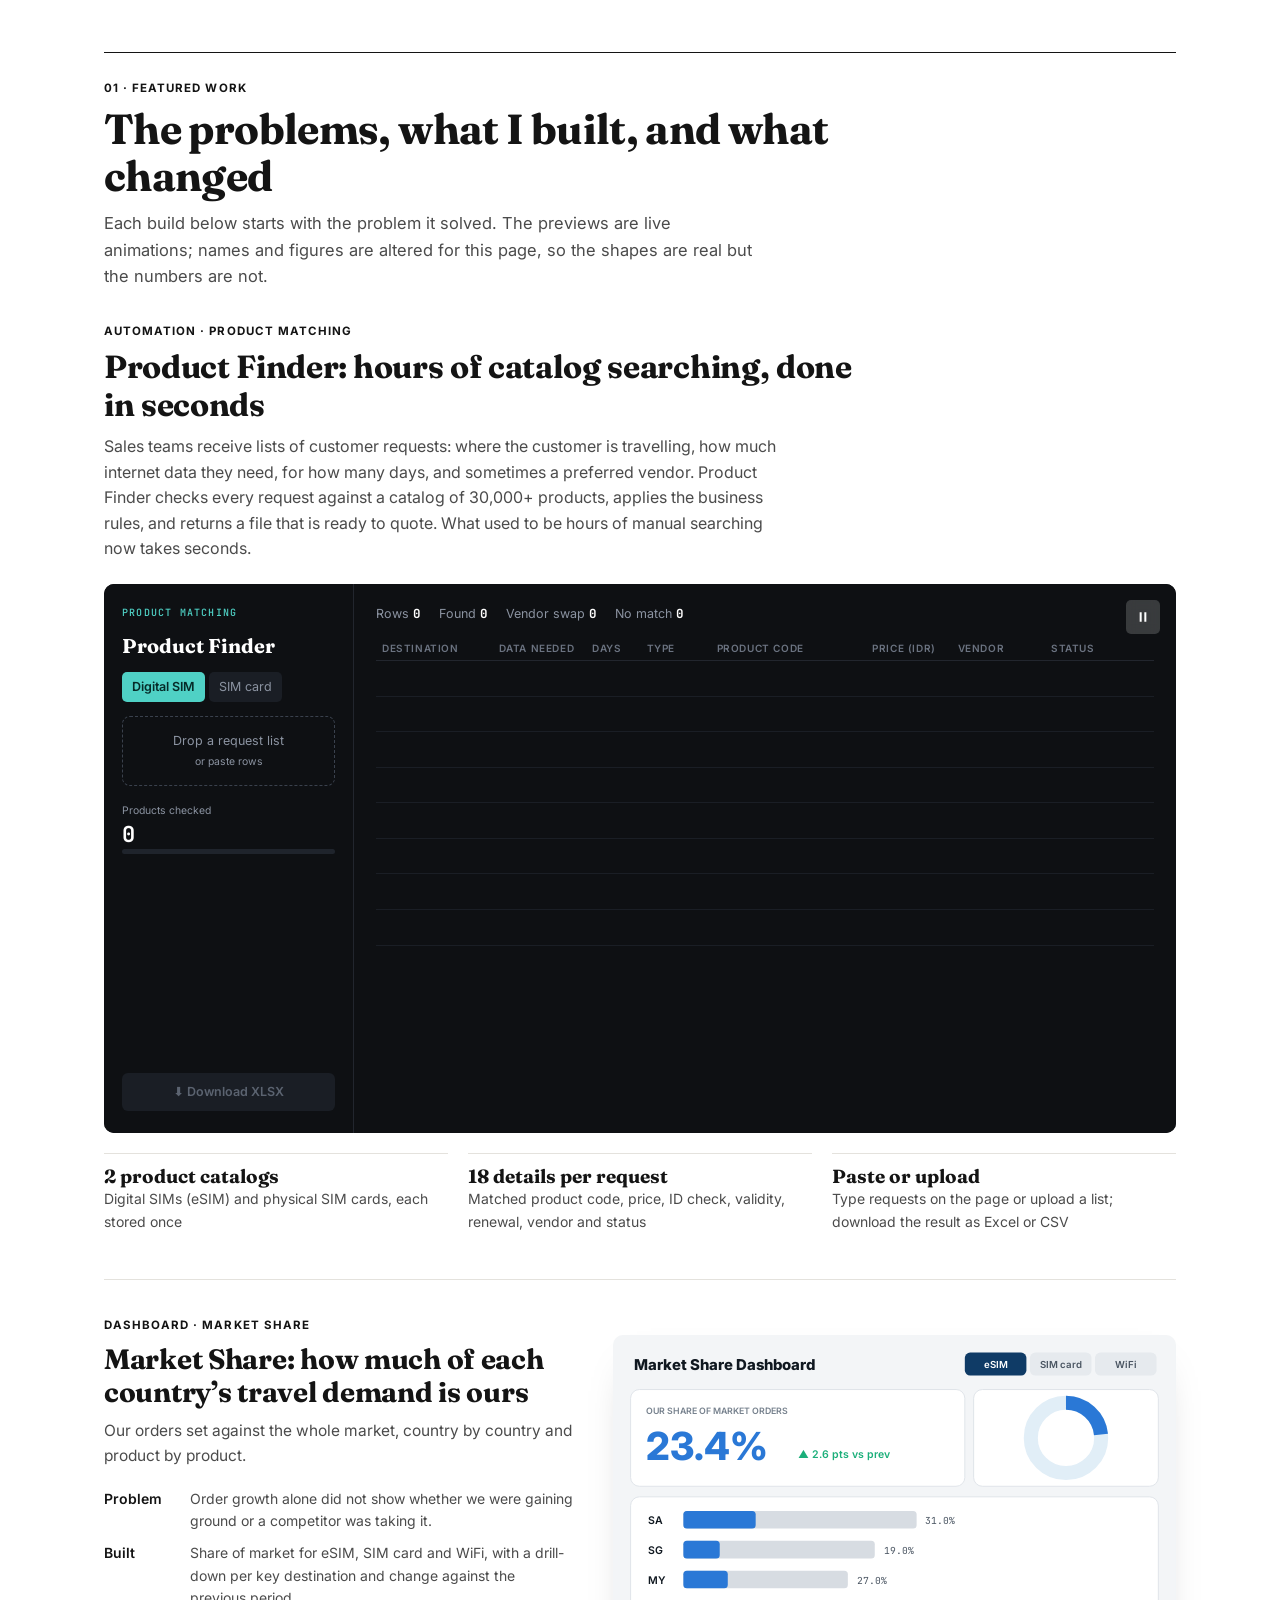
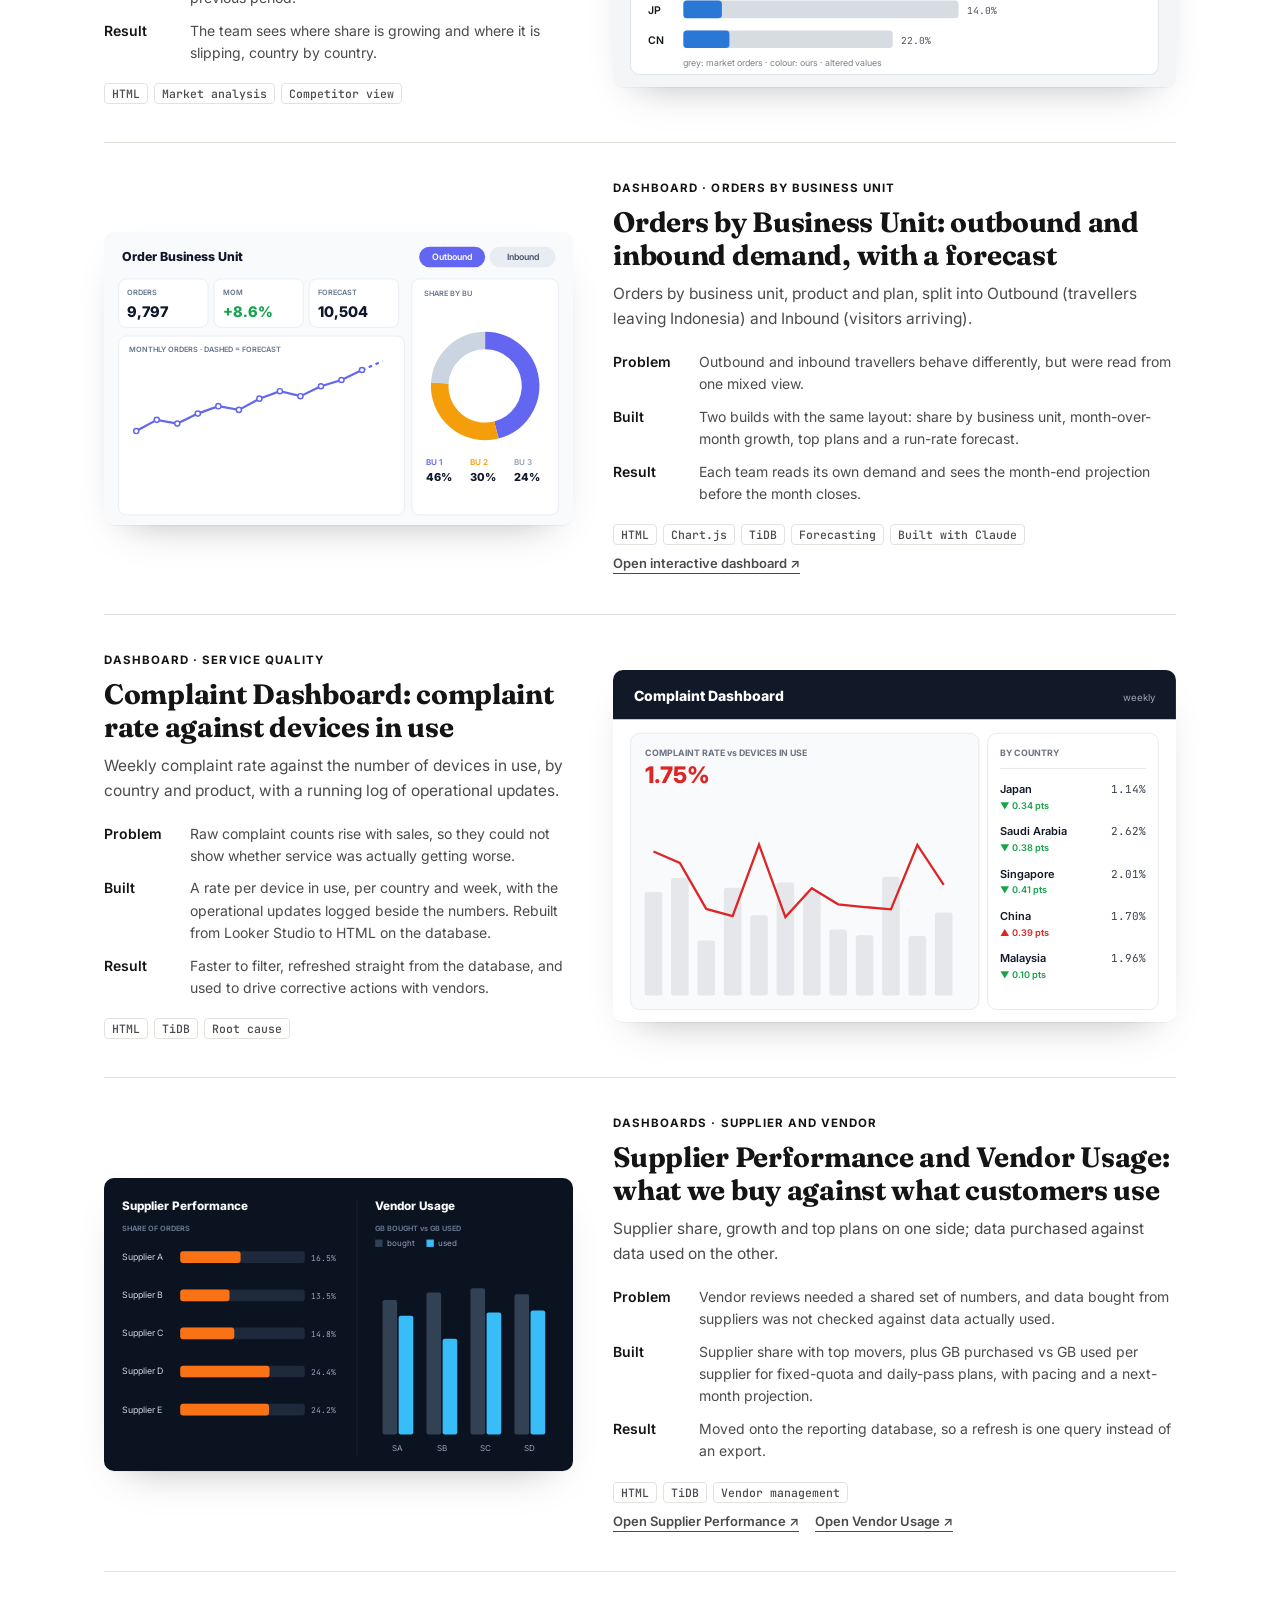
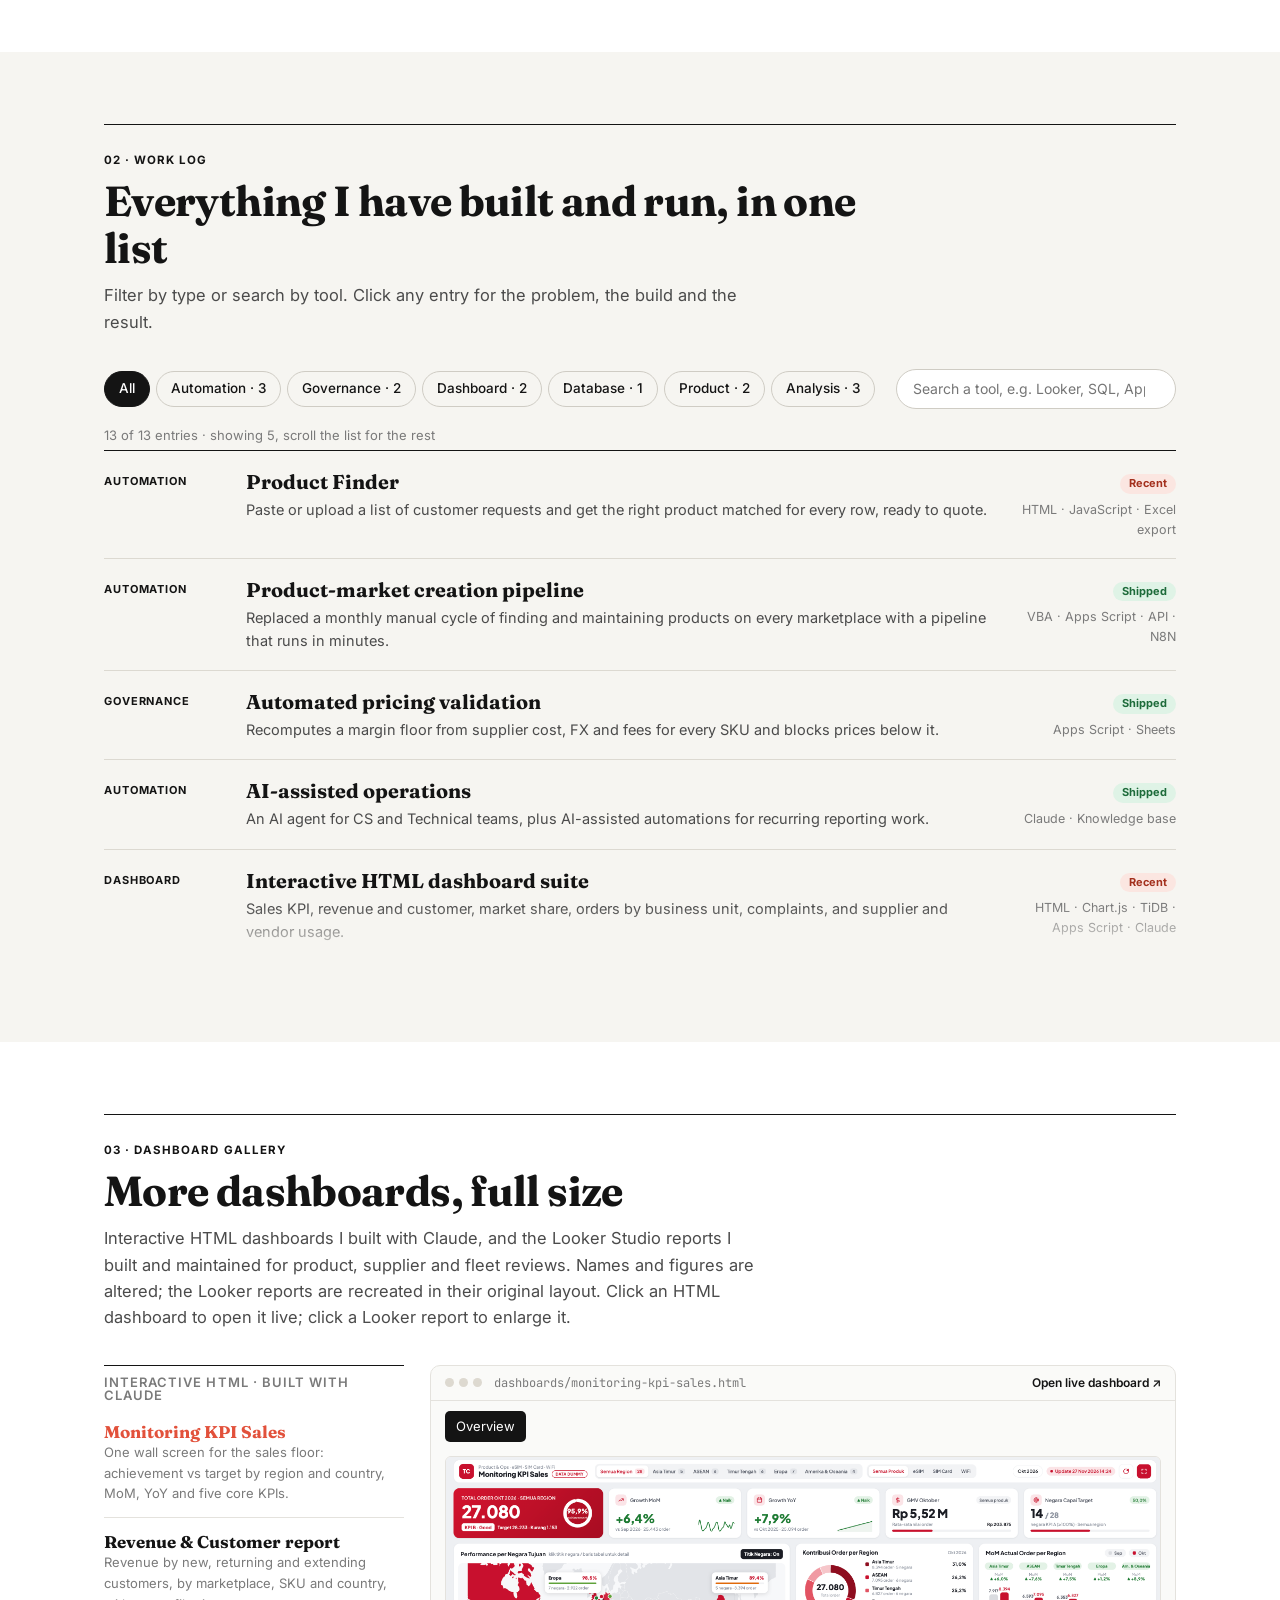
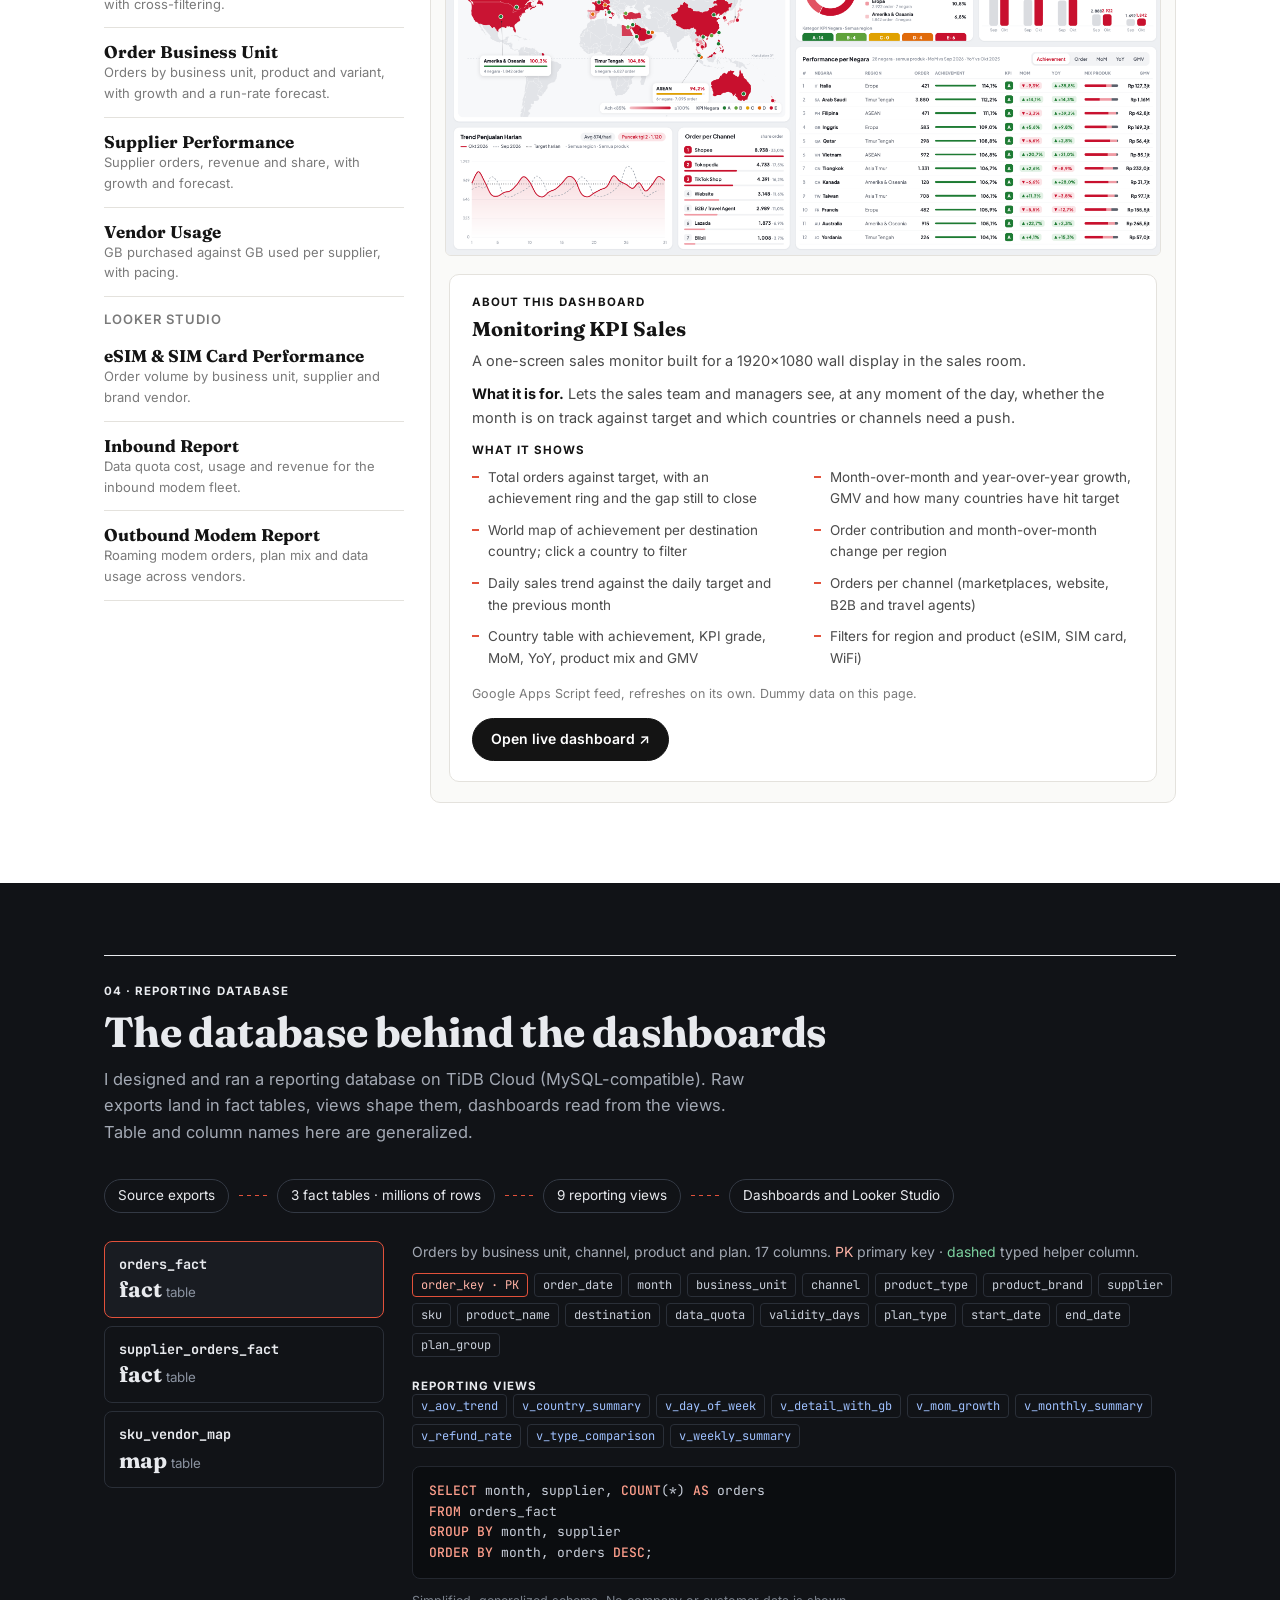
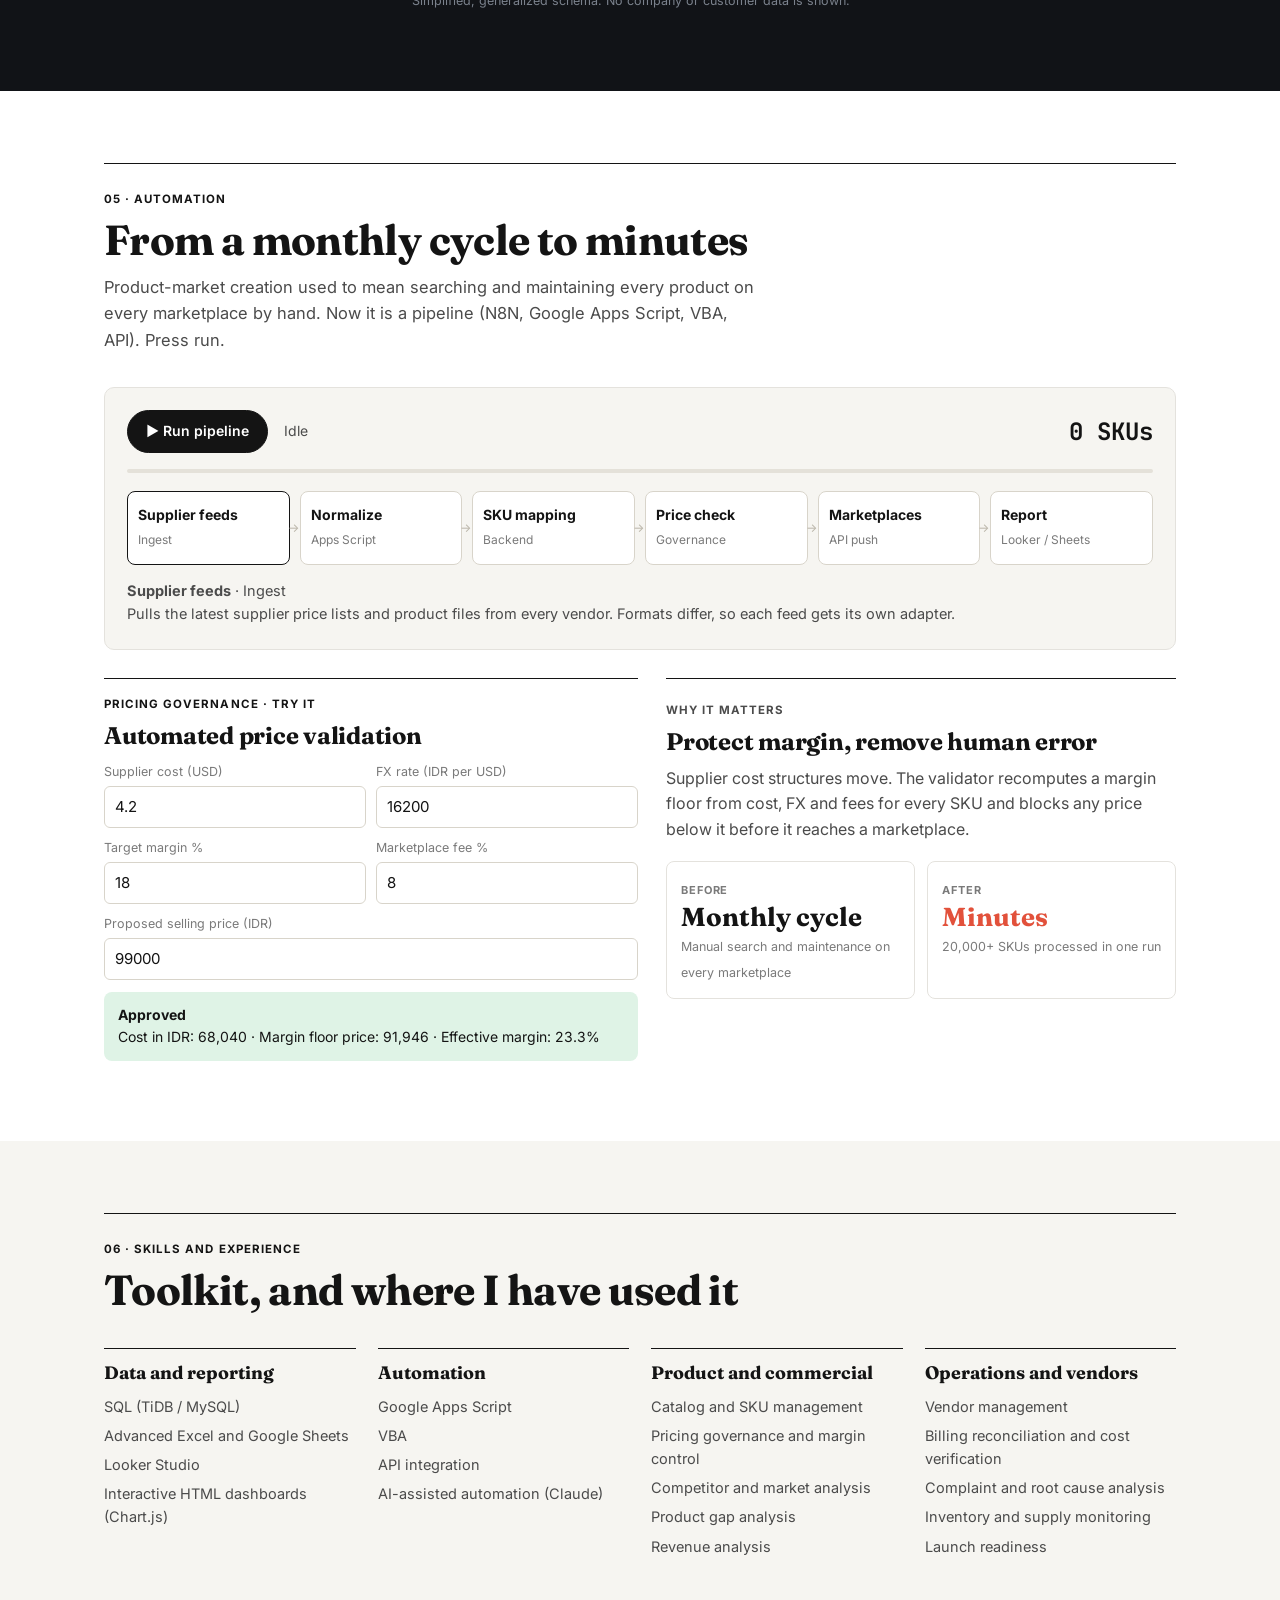
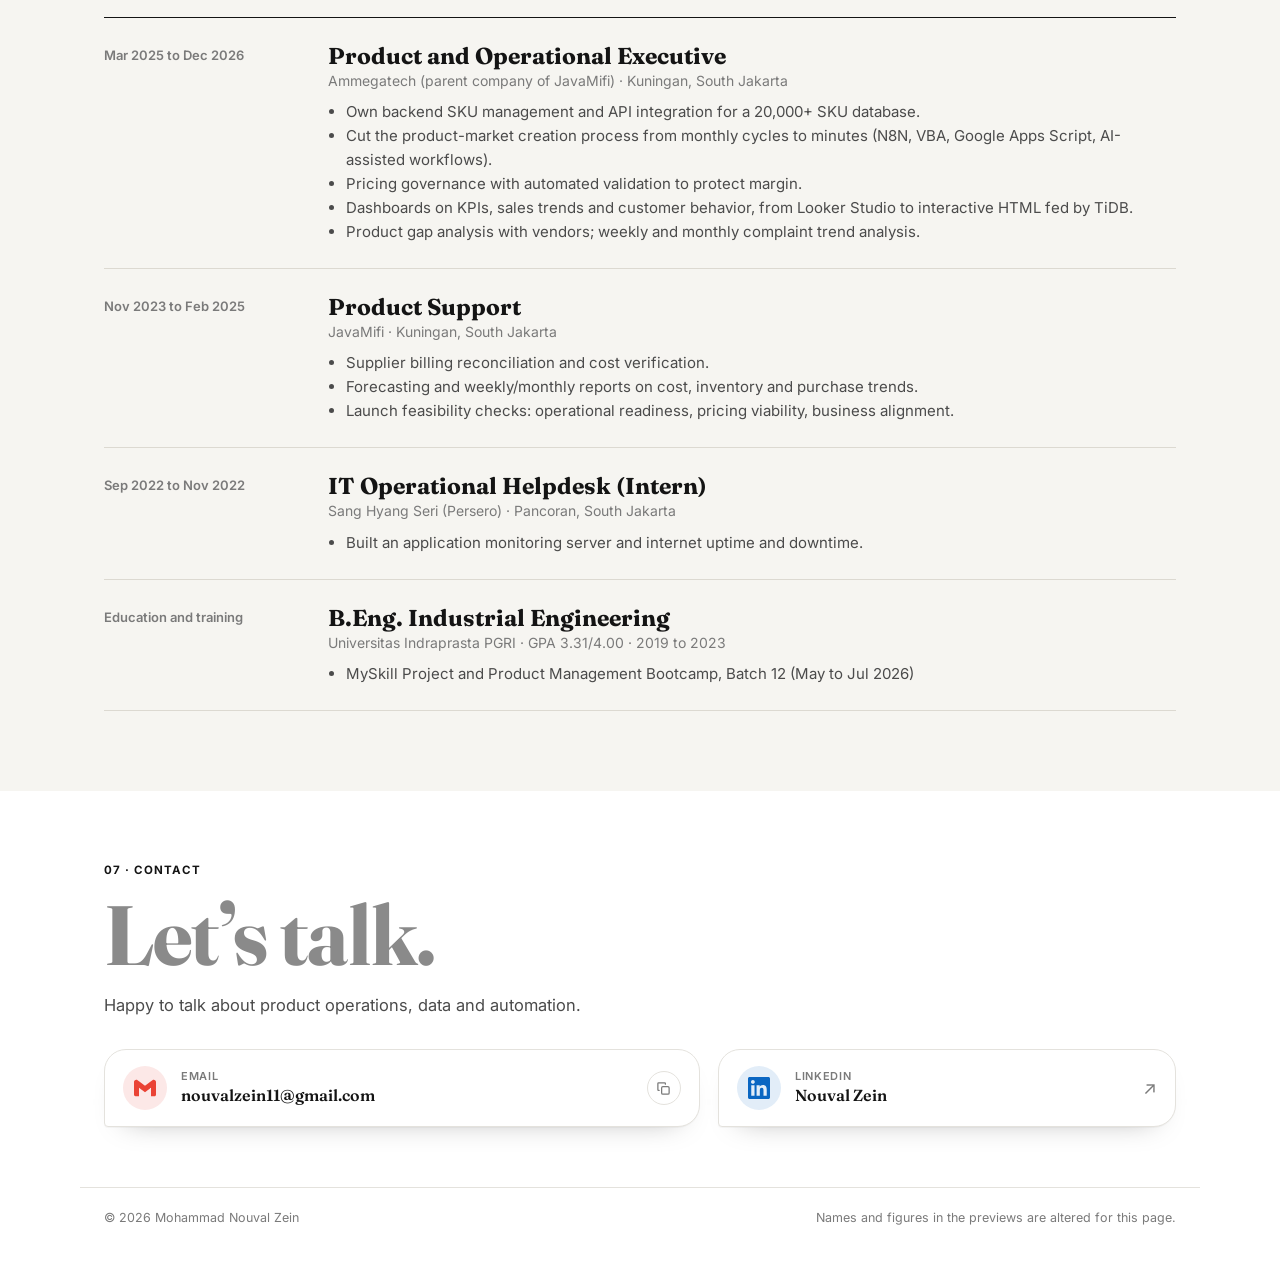
==== commit 4e4bf788: "Update hero line to cover data management, analysis and automation Co-Authored-By: Claude Opus 5.5 <" ====
--- a/index.html
+++ b/index.html
@@ -52,7 +52,7 @@
 </section>
 
 <section class="statement wrap">
-  <p class="big">My <span class="hl" id="hlWord">work</span> is turning messy catalog, order and sales data into decisions a team can make in minutes, not months.</p>
+  <p class="big">My <span class="hl" id="hlWord">work</span> is managing, analyzing and automating catalog, order and sales data, turning hours of manual work into minutes.</p>
   <div class="intro">
     <img src="assets/profile.jpg" alt="Mohammad Nouval Zein" class="avatar">
     <div>
--- a/style.css
+++ b/style.css
@@ -335,3 +335,13 @@
 .arc-grp{font:600 11px/1 var(--sans);letter-spacing:.08em;text-transform:uppercase;color:var(--mute);padding:16px 0 6px}
 .arc-grp:first-child{padding-top:10px}
 #arcBody.live{cursor:pointer}#arcBody.live:hover img{opacity:.92}
+.arc-desc{margin:18px 4px 6px;padding:20px 22px;border:1px solid var(--line);border-radius:10px;background:#fff;cursor:default;font-size:14.5px;color:var(--ink2)}
+.arc-desc h4{font:700 20px var(--serif);color:var(--ink);margin:4px 0 8px}
+.arc-desc p{margin:0 0 10px}.arc-desc .use b{color:var(--ink)}
+.arc-desc .kicker{margin:14px 0 6px}.arc-desc .kicker:first-child{margin-top:0}
+.arc-desc ul{list-style:none;padding:0;margin:0 0 12px;display:grid;grid-template-columns:1fr 1fr;gap:4px 22px}
+.arc-desc li{position:relative;padding:3px 0 3px 16px;font-size:13.5px}
+.arc-desc li:before{content:"";position:absolute;left:0;top:12px;width:7px;height:2px;background:var(--accent)}
+.arc-desc .src{font-size:12.5px;color:var(--mute)}.arc-desc .btn{margin-top:4px;display:inline-block}
+@media(max-width:860px){.arc-desc ul{grid-template-columns:1fr}}
+.arc-body{height:auto!important;overflow:visible}
